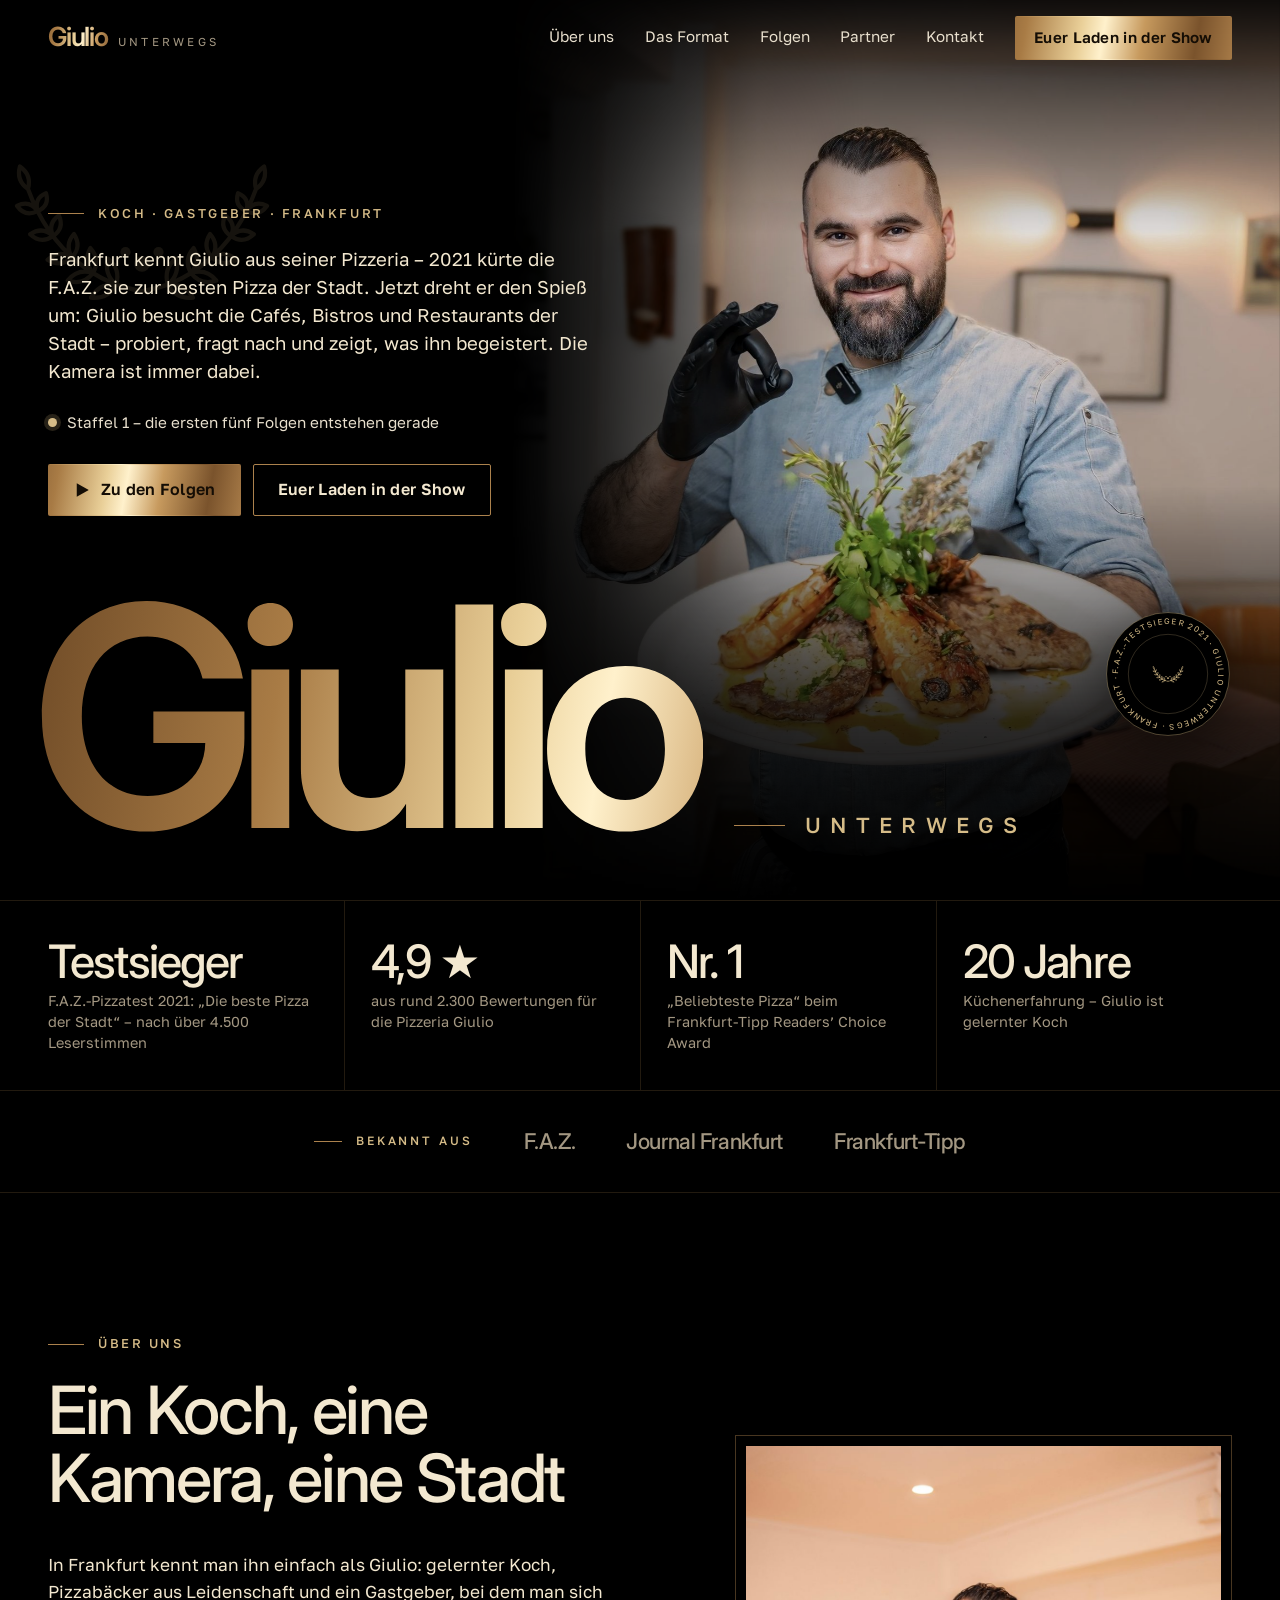
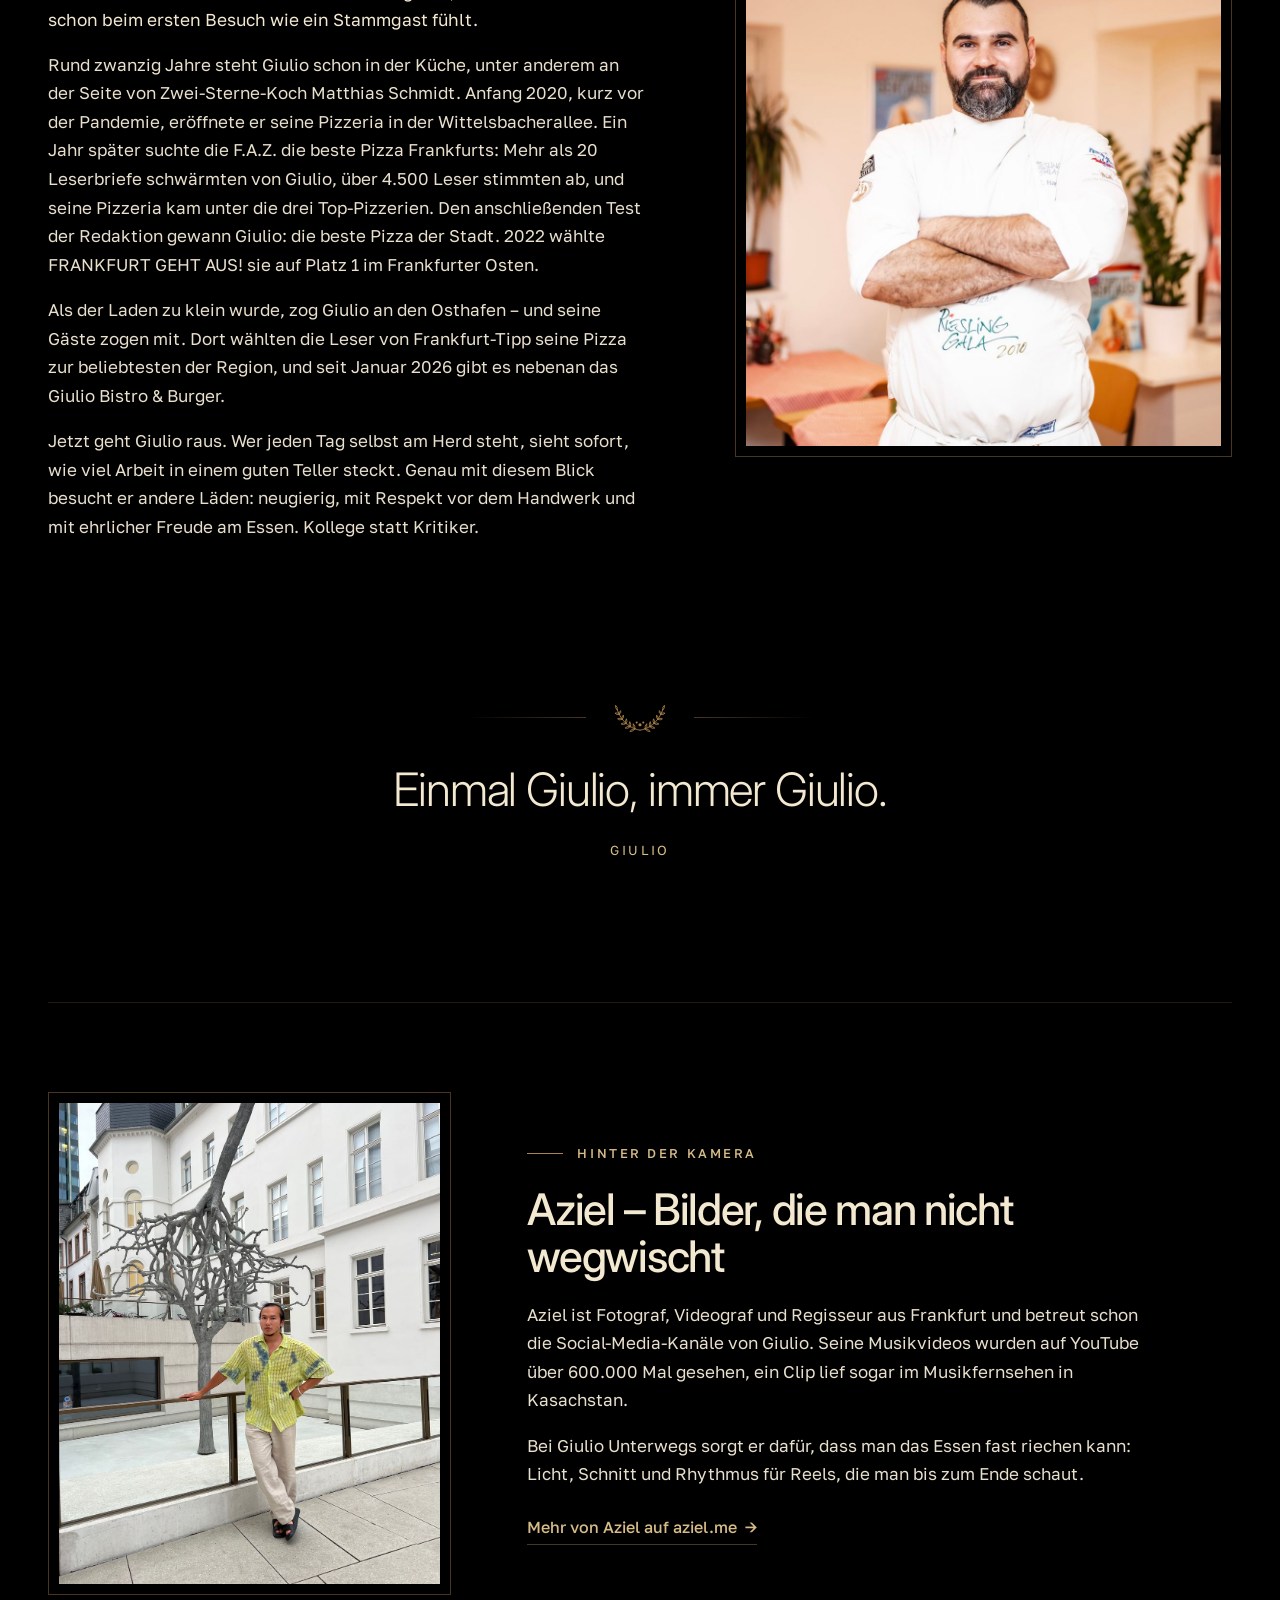
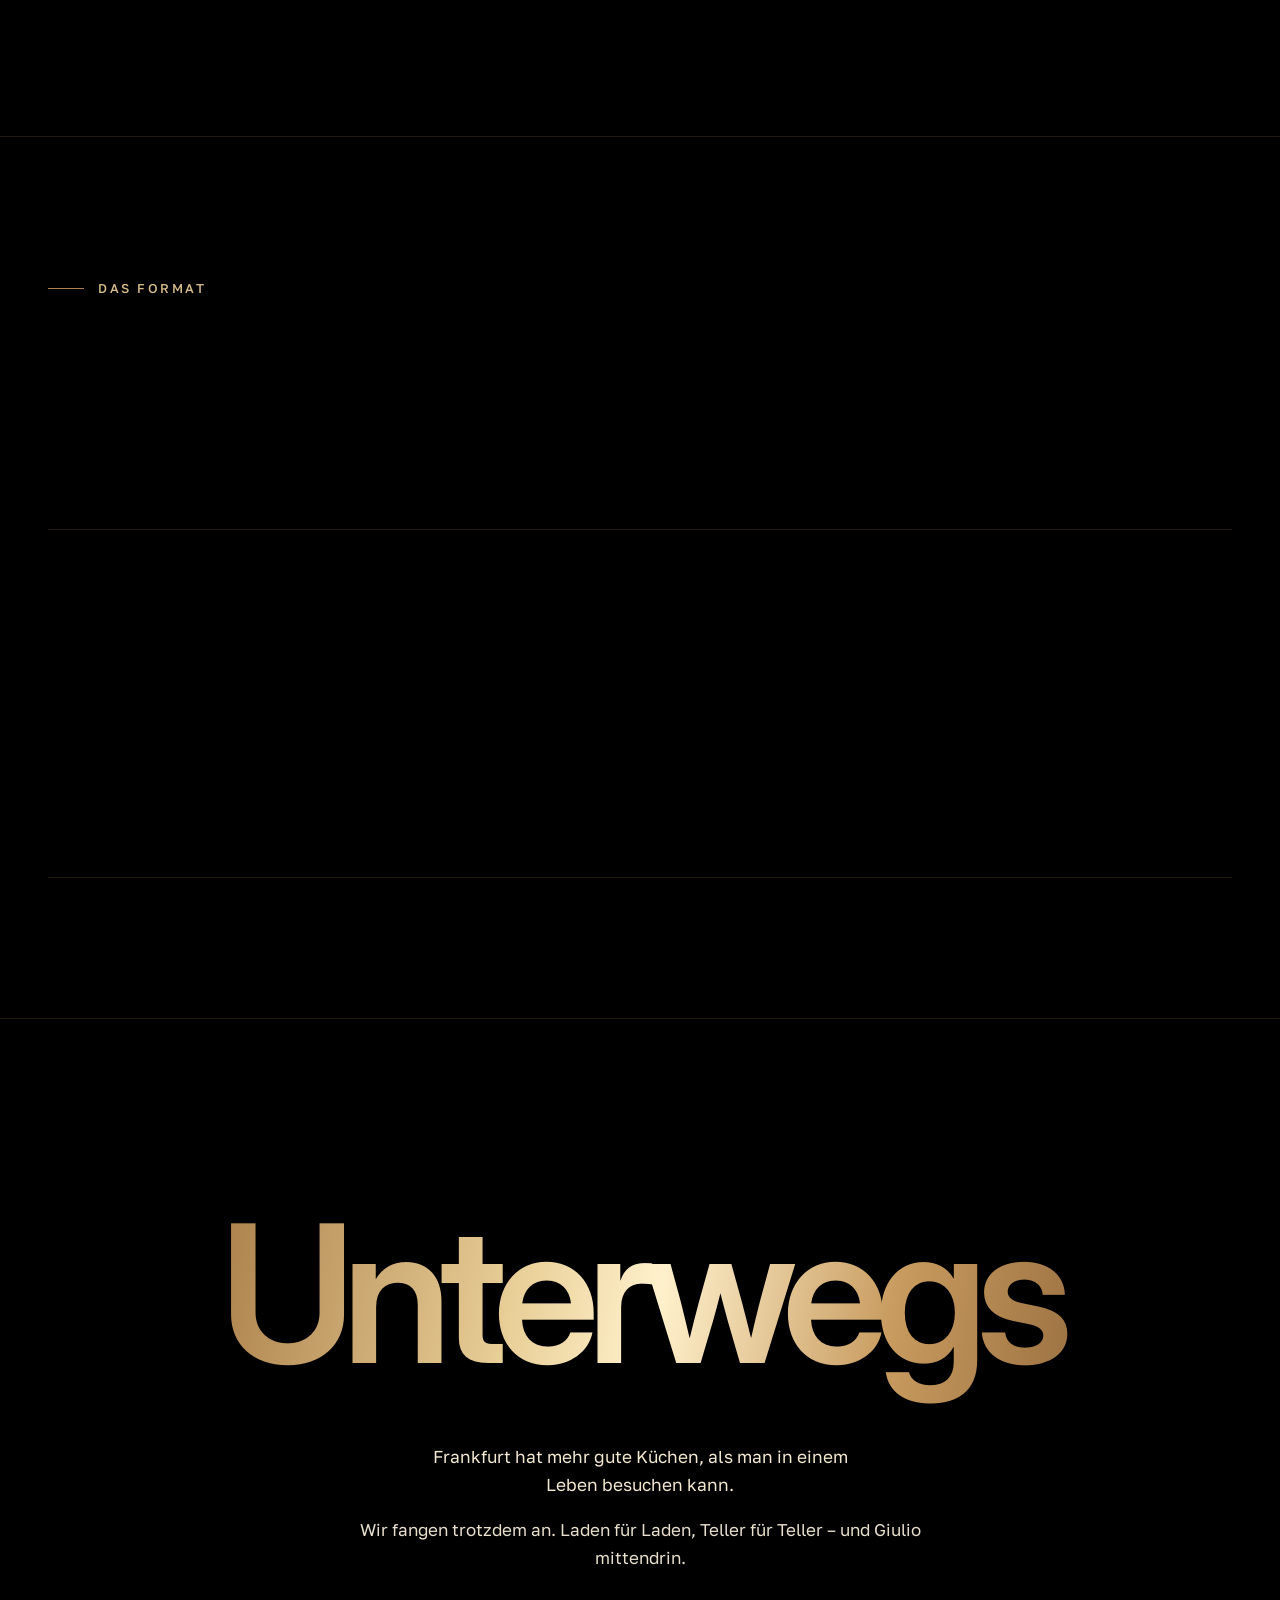
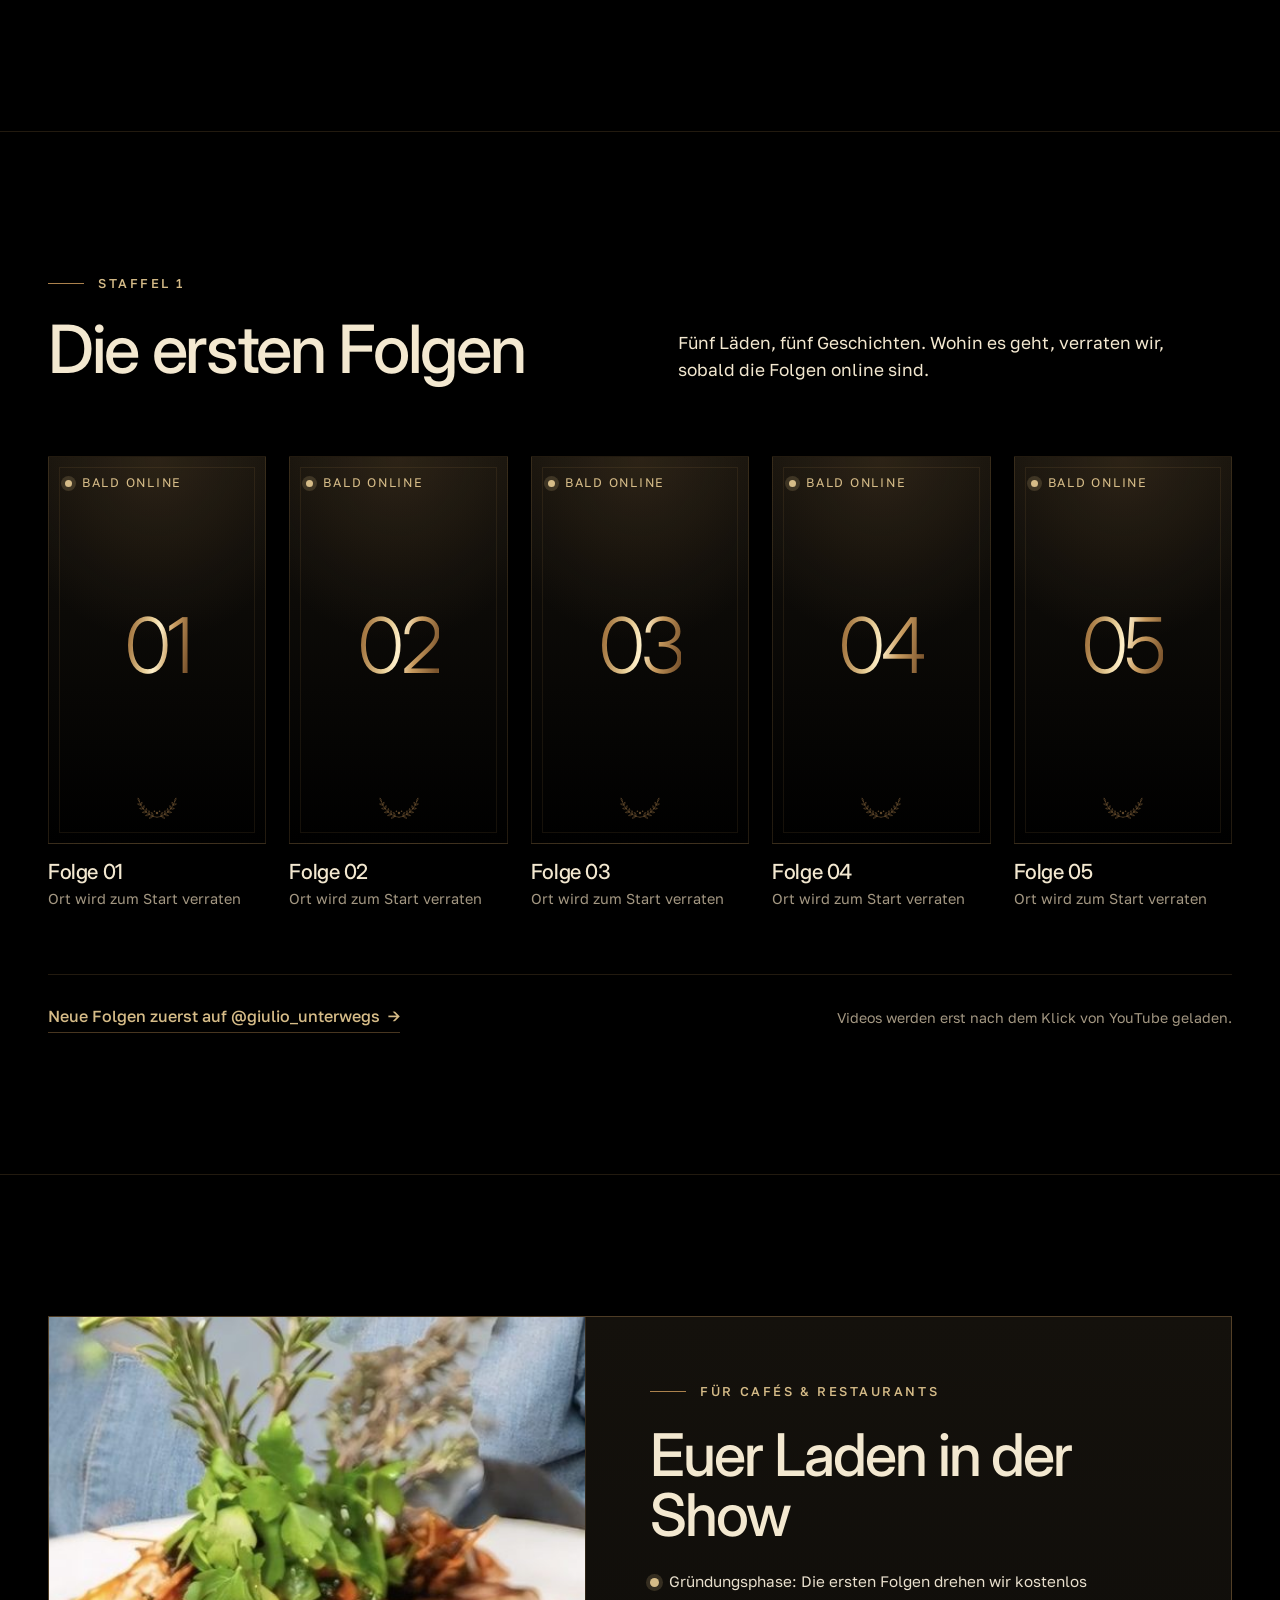
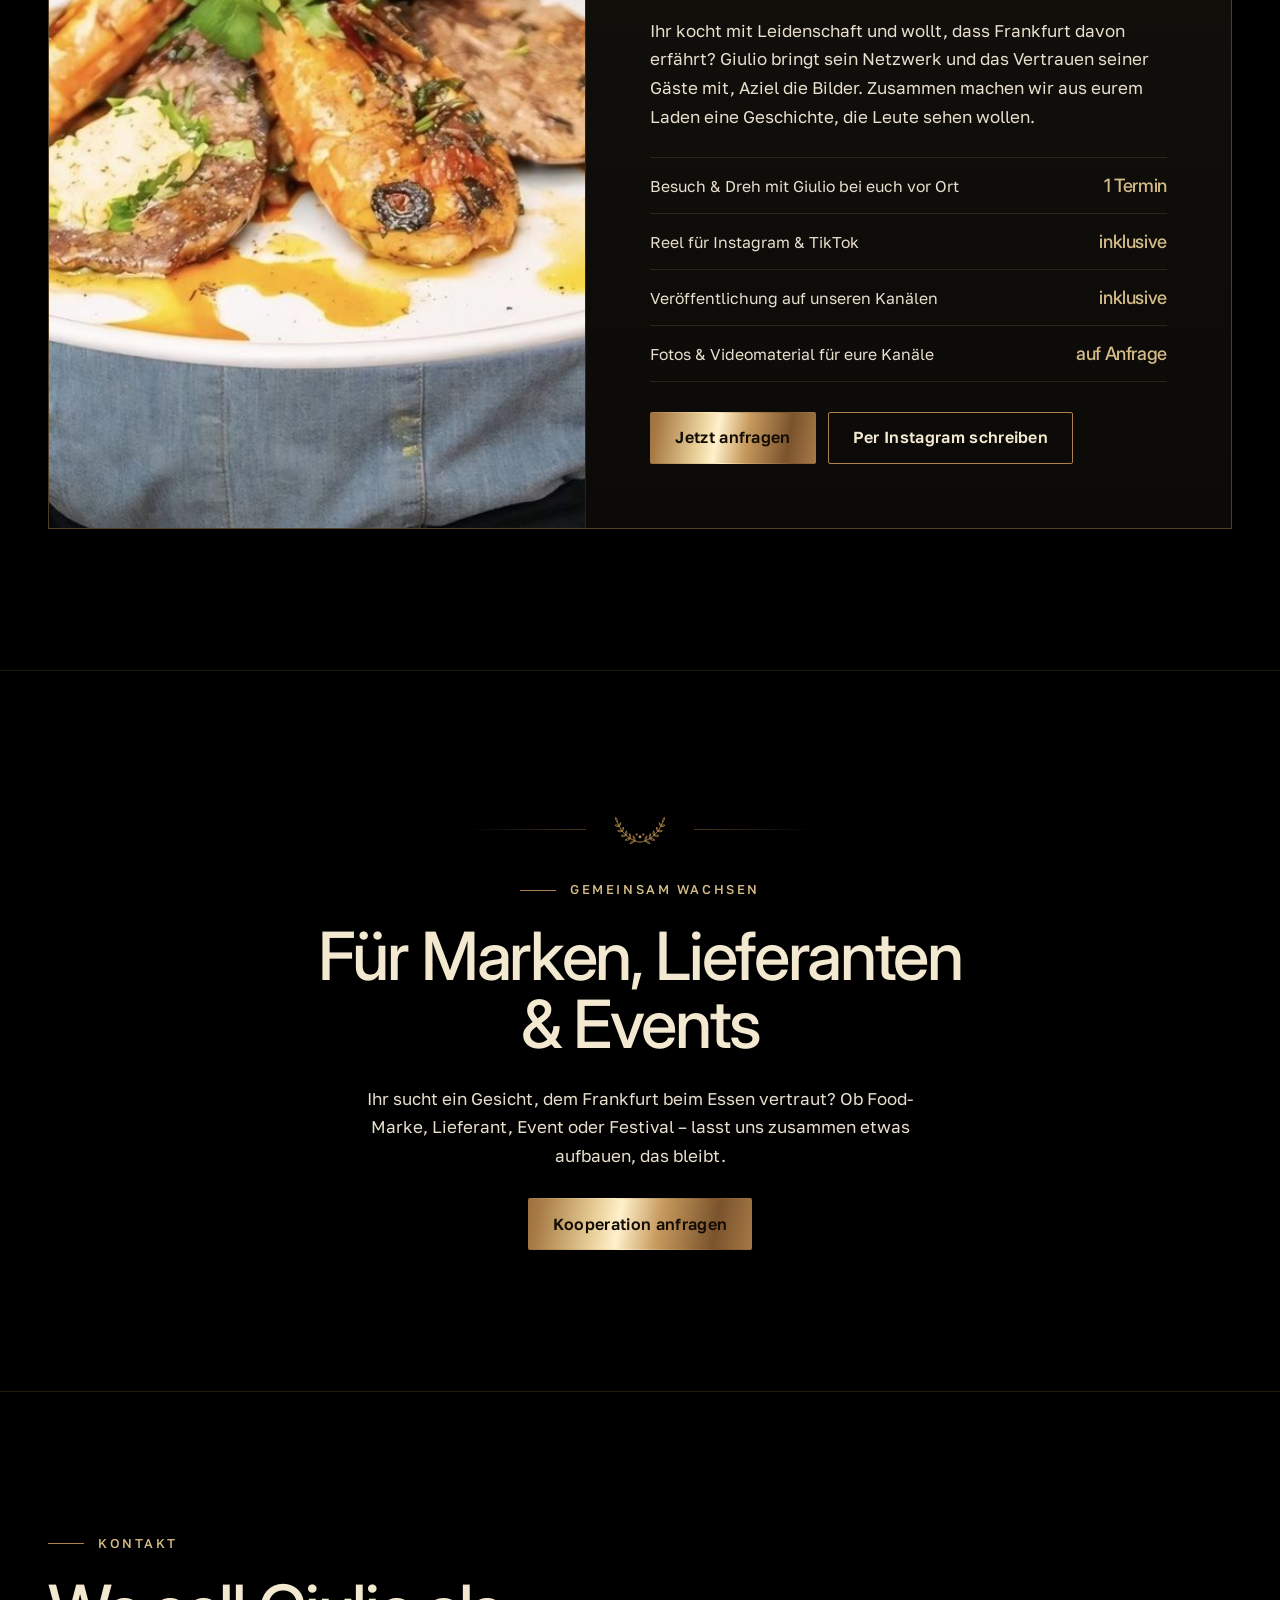
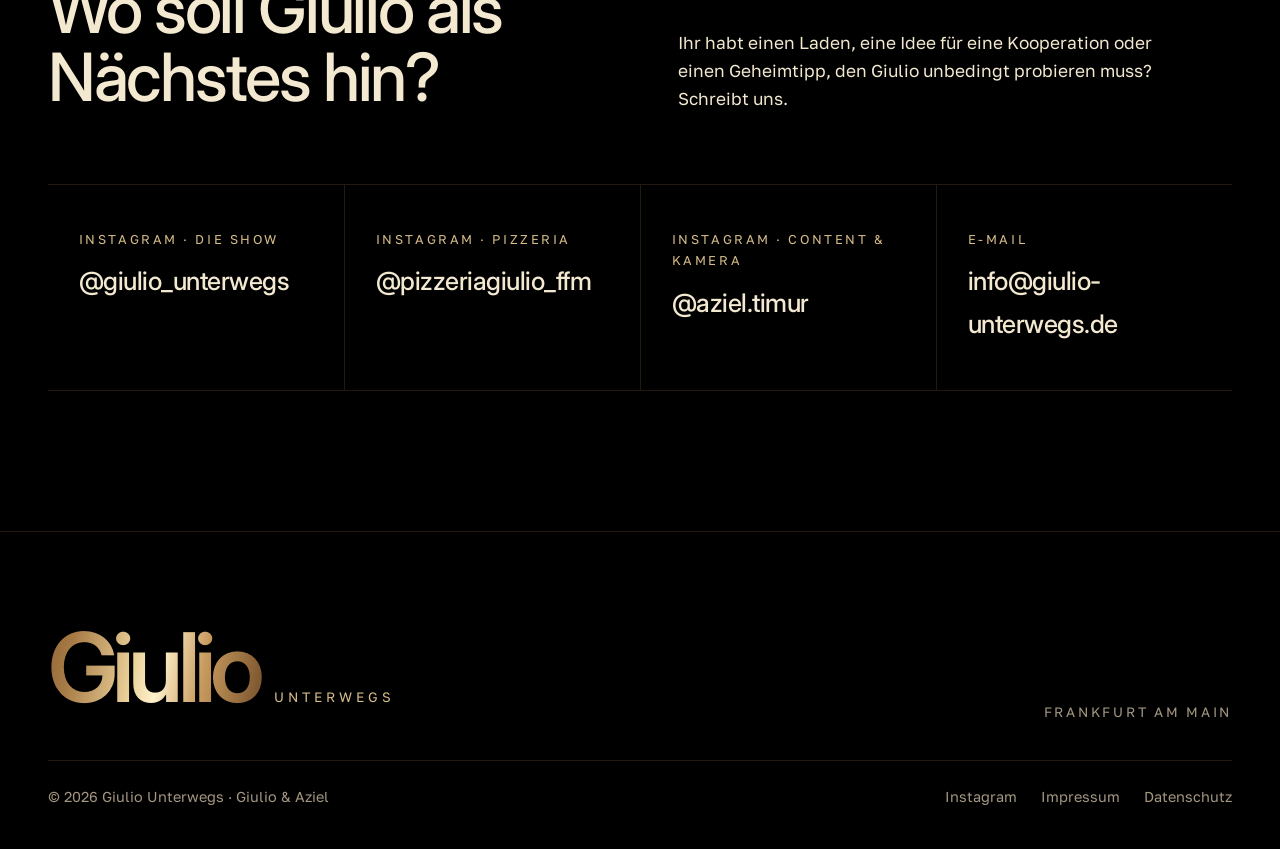
==== index.html @ 57077a45 "Kontakt: Aziels Arbeits-Account @aziel.timur statt privatem Account Co-Authored-By: Claude Opus 5.5 " ====
<!doctype html>
<html lang="de">
<head>
<meta charset="utf-8">
<meta name="viewport" content="width=device-width, initial-scale=1">
<title>Giulio Unterwegs — Koch Giulio zeigt Frankfurts beste Läden</title>
<meta name="description" content="Giulio Unterwegs: Koch Giulio – Gewinner des F.A.Z.-Pizzatests 2021 – besucht Cafés, Bistros und Restaurants in Frankfurt, gefilmt von Aziel. Reels, Folgen und Kooperationen.">
<meta name="theme-color" content="#000000">
<!-- Adresse anpassen, falls ihr eine eigene Domain nutzt (siehe README) -->
<link rel="canonical" href="https://giulio-unterwegs.de/">
<meta property="og:type" content="website">
<meta property="og:url" content="https://giulio-unterwegs.de/">
<meta property="og:title" content="Giulio Unterwegs — Koch trifft Koch">
<meta property="og:description" content="Der Gewinner des F.A.Z.-Pizzatests besucht die Cafés, Bistros und Restaurants von Frankfurt. Probieren, fragen, filmen.">
<meta property="og:image" content="https://giulio-unterwegs.de/assets/img/og.jpg">
<meta property="og:locale" content="de_DE">
<meta name="twitter:card" content="summary_large_image">
<link rel="icon" href="favicon.svg" type="image/svg+xml">
<link rel="preload" href="assets/fonts/inter-display-600.woff" as="font" type="font/woff" crossorigin>
<link rel="preload" href="assets/fonts/golos.woff" as="font" type="font/woff" crossorigin>
<link rel="stylesheet" href="assets/css/style.css?v=4">
<script>document.documentElement.classList.add('js')</script>
</head>
<body>
<a class="skip" href="#main">Zum Inhalt</a>

<svg width="0" height="0" style="position:absolute" aria-hidden="true">
  <!-- Olivenzweig-Ornament -->
  <symbol id="orn" viewBox="0 0 120 60"><g transform="translate(0 -4)" fill="none" stroke="currentColor" stroke-width="1.4" stroke-linecap="round" stroke-linejoin="round"><path d="M60 56C46 54 30 44 22 22M51.4 53.8Q45.8 53.3 43.0 58.2Q48.7 58.8 51.4 53.8ZM51.4 53.8Q52.9 48.6 48.7 45.2Q47.2 50.4 51.4 53.8ZM43.7 50.0Q38.6 48.3 35.2 52.5Q40.3 54.3 43.7 50.0ZM43.7 50.0Q46.2 45.5 42.8 41.7Q40.3 46.2 43.7 50.0ZM36.7 44.8Q32.3 42.1 28.5 45.6Q32.9 48.3 36.7 44.8ZM36.7 44.8Q40.0 41.1 37.3 37.0Q34.1 40.7 36.7 44.8ZM30.4 37.7Q26.8 34.3 22.7 37.1Q26.3 40.5 30.4 37.7ZM30.4 37.7Q34.2 35.1 32.3 30.8Q28.4 33.5 30.4 37.7ZM25.2 29.4Q22.6 25.5 18.3 27.6Q21.0 31.5 25.2 29.4ZM25.2 29.4Q29.3 27.7 28.0 23.4Q23.9 25.2 25.2 29.4ZM22.0 22.0Q23.3 17.3 19.3 14.5Q18.0 19.2 22.0 22.0Z"/><path d="M60 56C74 54 90 44 98 22M68.6 53.8Q74.2 53.3 77 58.2Q71.3 58.8 68.6 53.8ZM68.6 53.8Q67.1 48.6 71.3 45.2Q72.8 50.4 68.6 53.8ZM76.3 50Q81.4 48.3 84.8 52.5Q79.7 54.3 76.3 50ZM76.3 50Q73.8 45.5 77.2 41.7Q79.7 46.2 76.3 50ZM83.3 44.8Q87.7 42.1 91.5 45.6Q87.1 48.3 83.3 44.8ZM83.3 44.8Q80 41.1 82.7 37Q85.9 40.7 83.3 44.8ZM89.6 37.7Q93.2 34.3 97.3 37.1Q93.7 40.5 89.6 37.7ZM89.6 37.7Q85.8 35.1 87.7 30.8Q91.6 33.5 89.6 37.7ZM94.8 29.4Q97.4 25.5 101.7 27.6Q99 31.5 94.8 29.4ZM94.8 29.4Q90.7 27.7 92 23.4Q96.1 25.2 94.8 29.4ZM98 22Q96.7 17.3 100.7 14.5Q102 19.2 98 22Z"/></g><g fill="currentColor"><circle cx="60" cy="43" r="2.6"/><circle cx="54.5" cy="39" r="1.7"/><circle cx="65.5" cy="39" r="1.7"/></g></symbol>
  <symbol id="play" viewBox="0 0 24 24"><path d="M5 3l16 9-16 9z"/></symbol>
</svg>

<header class="kopf" id="kopf">
  <div class="wrap">
    <a class="logo" href="./" aria-label="Giulio Unterwegs — zur Startseite"><span class="logo-marke">Giulio</span><span class="logo-zusatz">Unterwegs</span></a>
    <button class="menue-knopf" type="button" aria-expanded="false" aria-controls="menue" aria-label="Menü"><span></span><span></span><span></span></button>
    <nav class="kopf-nav" id="menue" aria-label="Hauptmenü">
      <a href="#ueber-uns">Über uns</a>
      <a href="#format">Das Format</a>
      <a href="#folgen">Folgen</a>
      <a href="#partner">Partner</a>
      <a href="#kontakt">Kontakt</a>
      <a class="btn btn--gold" href="#fuer-laeden">Euer Laden in der Show</a>
    </nav>
  </div>
</header>

<main id="main">

<!-- ================= HERO ================= -->
<section class="hero" aria-label="Giulio Unterwegs">
  <figure class="hero-bild">
    <picture>
      <source media="(max-width:760px)" srcset="assets/img/hero-giulio-m.jpg">
      <img src="assets/img/hero-giulio.jpg" alt="Giulio hält einen Teller mit Steak und Garnelen in die Kamera und zeigt mit der Hand: perfetto" fetchpriority="high">
    </picture>
  </figure>

  <svg class="siegel" viewBox="0 0 200 200" aria-hidden="true">
    <defs><path id="kreis" d="M100 100m-78 0a78 78 0 1 1 156 0a78 78 0 1 1-156 0"/></defs>
    <circle cx="100" cy="100" r="96" fill="#000" stroke="currentColor" stroke-opacity=".55"/>
    <circle cx="100" cy="100" r="62" fill="none" stroke="currentColor" stroke-opacity=".35"/>
    <g class="ring"><text font-family="Golos Text, sans-serif" font-size="12.5" letter-spacing="2.2" fill="currentColor"><textPath href="#kreis" textLength="486" lengthAdjust="spacing">F.A.Z.-TESTSIEGER 2021 · GIULIO UNTERWEGS · FRANKFURT ·</textPath></text></g>
    <use href="#orn" x="66" y="82" width="68" height="34" color="#d6bc88"/>
  </svg>

  <div class="wrap hero-inhalt">
    <div class="hero-text">
      <p class="eyebrow">Koch · Gastgeber · Frankfurt</p>
      <p class="hero-lead">Frankfurt kennt Giulio aus seiner Pizzeria – 2021 kürte die F.A.Z. sie zur besten Pizza der Stadt. Jetzt dreht er den Spieß um: Giulio besucht die Cafés, Bistros und Restaurants der Stadt – probiert, fragt nach und zeigt, was ihn begeistert. Die Kamera ist immer dabei.</p>
      <a class="status" href="#folgen">Staffel&nbsp;1 – die ersten fünf Folgen entstehen gerade</a>
      <div class="hero-cta">
        <a class="btn btn--gold" href="#folgen"><svg viewBox="0 0 24 24" fill="currentColor" aria-hidden="true"><use href="#play"/></svg>Zu den Folgen</a>
        <a class="btn" href="#fuer-laeden">Euer Laden in der Show</a>
      </div>
    </div>
  </div>

  <h1 class="wrap hero-titel"><span class="marke" aria-hidden="true">Giulio</span><span class="marke-zusatz" aria-hidden="true">Unterwegs</span><span class="sr-only">Giulio Unterwegs – Koch Giulio zeigt Frankfurts beste Läden</span></h1>
</section>

<!-- ================= ZAHLEN ================= -->
<div class="zahlen">
  <ul class="wrap">
    <li class="auftauchen"><strong>Testsieger</strong><span>F.A.Z.-Pizzatest 2021: „Die beste Pizza der Stadt“ – nach über 4.500 Leserstimmen</span></li>
    <li class="auftauchen" data-verzoegerung="1"><strong>4,9&nbsp;★</strong><span>aus rund 2.300 Bewertungen für die Pizzeria Giulio</span></li>
    <li class="auftauchen" data-verzoegerung="2"><strong>Nr.&nbsp;1</strong><span>„Beliebteste Pizza“ beim Frankfurt-Tipp Readers’ Choice Award</span></li>
    <li class="auftauchen" data-verzoegerung="3"><strong>20&nbsp;Jahre</strong><span>Küchenerfahrung – Giulio ist gelernter Koch</span></li>
  </ul>
</div>

<!-- ================= BEKANNT AUS ================= -->
<div class="presse" aria-label="Bekannt aus">
  <div class="wrap">
    <span class="presse-label">Bekannt aus</span>
    <a class="presse-name" href="https://www.faz.net/aktuell/rhein-main/frankfurt/die-beste-pizza-in-frankfurt-eine-abstimmung-17304950.html" rel="noopener">F.A.Z.</a>
    <a class="presse-name" href="https://www.genussmagazin-frankfurt.de/gastro_news/auf-und-zu-19/Die-Neueroeffnung-der-Woche-Einmal-Pizza-Giulio-immer-Pizza-Giulio-41785.html" rel="noopener">Journal Frankfurt</a>
    <a class="presse-name" href="https://www.frankfurt-tipp.de/en/index/best-of-christmas-market-2016-1-3-1-1.html" rel="noopener">Frankfurt-Tipp</a>
  </div>
</div>

<!-- ================= ÜBER UNS ================= -->
<section class="abschnitt" id="ueber-uns" aria-labelledby="ueber-h">
  <div class="wrap">
    <div class="ich-raster">
      <div class="ich-text">
        <p class="eyebrow auftauchen">Über uns</p>
        <h2 class="titel auftauchen" id="ueber-h">Ein Koch, eine Kamera, eine Stadt</h2>
        <p class="lead auftauchen">In Frankfurt kennt man ihn einfach als Giulio: gelernter Koch, Pizzabäcker aus Leidenschaft und ein Gastgeber, bei dem man sich schon beim ersten Besuch wie ein Stammgast fühlt.</p>
        <p class="auftauchen">Rund zwanzig Jahre steht Giulio schon in der Küche, unter anderem an der Seite von Zwei-Sterne-Koch Matthias Schmidt. Anfang 2020, kurz vor der Pandemie, eröffnete er seine Pizzeria in der Wittelsbacherallee. Ein Jahr später suchte die F.A.Z. die beste Pizza Frankfurts: Mehr als 20 Leserbriefe schwärmten von Giulio, über 4.500 Leser stimmten ab, und seine Pizzeria kam unter die drei Top-Pizzerien. Den anschließenden Test der Redaktion gewann Giulio: die beste Pizza der Stadt. 2022 wählte FRANKFURT GEHT AUS! sie auf Platz&nbsp;1 im Frankfurter Osten.</p>
        <p class="auftauchen">Als der Laden zu klein wurde, zog Giulio an den Osthafen – und seine Gäste zogen mit. Dort wählten die Leser von Frankfurt-Tipp seine Pizza zur beliebtesten der Region, und seit Januar 2026 gibt es nebenan das Giulio Bistro &amp; Burger.</p>
        <p class="auftauchen">Jetzt geht Giulio raus. Wer jeden Tag selbst am Herd steht, sieht sofort, wie viel Arbeit in einem guten Teller steckt. Genau mit diesem Blick besucht er andere Läden: neugierig, mit Respekt vor dem Handwerk und mit ehrlicher Freude am Essen. Kollege statt Kritiker.</p>
      </div>
      <figure class="rahmen ich-bild auftauchen" data-verzoegerung="1">
        <img src="assets/img/giulio-portrait.jpg" alt="Giulio im weißen Kochjackett mit verschränkten Armen in seinem Restaurant" loading="lazy">
      </figure>
    </div>

    <div class="zitat auftauchen">
      <div class="ornament" aria-hidden="true"><svg viewBox="0 0 120 60"><use href="#orn"/></svg></div>
      <blockquote>Einmal Giulio, immer Giulio.</blockquote>
      <cite>Giulio</cite>
    </div>

    <div class="team">
      <figure class="rahmen team-bild auftauchen">
        <img src="assets/img/aziel.jpg" alt="Aziel, Regisseur und Fotograf, in Frankfurt" loading="lazy">
      </figure>
      <div>
        <p class="eyebrow auftauchen">Hinter der Kamera</p>
        <h3 class="auftauchen">Aziel – Bilder, die man nicht wegwischt</h3>
        <p class="auftauchen">Aziel ist Fotograf, Videograf und Regisseur aus Frankfurt und betreut schon die Social-Media-Kanäle von Giulio. Seine Musikvideos wurden auf YouTube über 600.000&nbsp;Mal gesehen, ein Clip lief sogar im Musikfernsehen in Kasachstan.</p>
        <p class="auftauchen">Bei Giulio Unterwegs sorgt er dafür, dass man das Essen fast riechen kann: Licht, Schnitt und Rhythmus für Reels, die man bis zum Ende schaut.</p>
        <a class="pfeil auftauchen" href="https://aziel.me" rel="noopener">Mehr von Aziel auf aziel.me <span aria-hidden="true">→</span></a>
      </div>
    </div>
  </div>
</section>

<!-- ================= FORMAT ================= -->
<section class="abschnitt abschnitt--linie" id="format" aria-labelledby="format-h">
  <div class="wrap">
    <div class="abschnitt-kopf">
      <div>
        <p class="eyebrow auftauchen">Das Format</p>
        <h2 class="titel auftauchen" id="format-h">Kein Werbespot. Ein&nbsp;Besuch.</h2>
      </div>
      <p class="lead auftauchen" data-verzoegerung="1">Giulio geht dahin, wo in Frankfurt mit Herz gekocht wird – vom Café um die Ecke bis zum Restaurant. Echte Begegnungen statt gestellter Clips: Koch trifft Koch.</p>
    </div>

    <ol class="weg-liste">
      <li class="auftauchen">
        <span class="weg-nr metall-text">01</span>
        <h3>Der Besuch</h3>
        <p>Giulio kommt vorbei, lernt euch kennen und schaut hinter die Theke: Wer steht hier am Herd, und was macht euren Laden besonders?</p>
      </li>
      <li class="auftauchen" data-verzoegerung="1">
        <span class="weg-nr metall-text">02</span>
        <h3>Das Probieren</h3>
        <p>Er probiert eure Lieblingsgerichte, fragt nach Zutaten und Handgriffen – mit dem Blick und der Sprache eines Kochs.</p>
      </li>
      <li class="auftauchen" data-verzoegerung="2">
        <span class="weg-nr metall-text">03</span>
        <h3>Der Dreh</h3>
        <p>Aziel filmt im Kino-Look: kurze Reels für Instagram und TikTok, längere Folgen für YouTube.</p>
      </li>
      <li class="auftauchen" data-verzoegerung="3">
        <span class="weg-nr metall-text">04</span>
        <h3>Die Folge</h3>
        <p>Das Video läuft auf unseren Kanälen, und ihr teilt es auf euren. So erfährt Frankfurt, was bei euch auf den Teller kommt.</p>
      </li>
    </ol>
  </div>
</section>

<!-- ================= GROSSES WORT ================= -->
<section class="abschnitt abschnitt--linie wort-abschnitt" aria-labelledby="wort-h">
  <div class="wrap">
    <p class="eyebrow eyebrow--mitte auftauchen">Frankfurt am Main</p>
    <h2 id="wort-h" class="auftauchen"><span class="grosses-wort metall-text">Unterwegs</span></h2>
    <p class="lead auftauchen">Frankfurt hat mehr gute Küchen, als man in einem Leben besuchen kann.</p>
    <p class="auftauchen">Wir fangen trotzdem an. Laden für Laden, Teller für Teller – und Giulio mittendrin.</p>
  </div>
</section>

<!-- ================= FOLGEN ================= -->
<section class="abschnitt abschnitt--linie" id="folgen" aria-labelledby="folgen-h">
  <div class="wrap">
    <div class="abschnitt-kopf">
      <div>
        <p class="eyebrow auftauchen">Staffel 1</p>
        <h2 class="titel auftauchen" id="folgen-h">Die ersten Folgen</h2>
      </div>
      <p class="lead auftauchen" data-verzoegerung="1">Fünf Läden, fünf Geschichten. Wohin es geht, verraten wir, sobald die Folgen online sind.</p>
    </div>

    <!--
      SO WIRD AUS EINEM PLATZHALTER EINE FERTIGE FOLGE:
      Den kompletten <li> eines Platzhalters durch diesen Block ersetzen.
      data-video   = die YouTube-ID (bei youtube.com/shorts/ABC123 ist es ABC123)
      data-format  = "hoch" für Shorts/Reels (9:16), weglassen für normale 16:9-Videos
      Vorschaubild = eigenes Bild in assets/img/ ablegen (hochkant, z. B. 720 × 1280)

      <li class="folge-karte auftauchen">
        <button class="video-knopf" type="button" data-video="YOUTUBE-ID" data-format="hoch" data-titel="Folge 01 – Name des Ladens">
          <img src="assets/img/folge-01.jpg" alt="Giulio im Laden …" loading="lazy">
          <span class="play"><svg viewBox="0 0 24 24" aria-hidden="true"><use href="#play"/></svg></span>
          <span class="sr-only">Folge 01 ansehen</span>
        </button>
        <h3>Name des Ladens</h3>
        <p>Café · Stadtteil</p>
      </li>
    -->
    <ul class="folgen-raster">
      <li class="folge-karte auftauchen">
        <div class="folge-platz"><span class="status bald">Bald online</span><span class="folge-nr metall-text">01</span><svg viewBox="0 0 120 60" aria-hidden="true"><use href="#orn"/></svg></div>
        <h3>Folge 01</h3>
        <p>Ort wird zum Start verraten</p>
      </li>
      <li class="folge-karte auftauchen" data-verzoegerung="1">
        <div class="folge-platz"><span class="status bald">Bald online</span><span class="folge-nr metall-text">02</span><svg viewBox="0 0 120 60" aria-hidden="true"><use href="#orn"/></svg></div>
        <h3>Folge 02</h3>
        <p>Ort wird zum Start verraten</p>
      </li>
      <li class="folge-karte auftauchen" data-verzoegerung="2">
        <div class="folge-platz"><span class="status bald">Bald online</span><span class="folge-nr metall-text">03</span><svg viewBox="0 0 120 60" aria-hidden="true"><use href="#orn"/></svg></div>
        <h3>Folge 03</h3>
        <p>Ort wird zum Start verraten</p>
      </li>
      <li class="folge-karte auftauchen" data-verzoegerung="3">
        <div class="folge-platz"><span class="status bald">Bald online</span><span class="folge-nr metall-text">04</span><svg viewBox="0 0 120 60" aria-hidden="true"><use href="#orn"/></svg></div>
        <h3>Folge 04</h3>
        <p>Ort wird zum Start verraten</p>
      </li>
      <li class="folge-karte auftauchen" data-verzoegerung="4">
        <div class="folge-platz"><span class="status bald">Bald online</span><span class="folge-nr metall-text">05</span><svg viewBox="0 0 120 60" aria-hidden="true"><use href="#orn"/></svg></div>
        <h3>Folge 05</h3>
        <p>Ort wird zum Start verraten</p>
      </li>
    </ul>

    <div class="folgen-fuss">
      <a class="pfeil" href="https://www.instagram.com/giulio_unterwegs" rel="noopener">Neue Folgen zuerst auf @giulio_unterwegs <span aria-hidden="true">→</span></a>
      <p>Videos werden erst nach dem Klick von YouTube geladen.</p>
    </div>
  </div>
</section>

<!-- ================= FÜR LÄDEN ================= -->
<section class="abschnitt abschnitt--linie" id="fuer-laeden" aria-labelledby="laeden-h">
  <div class="wrap">
    <div class="tafel-box auftauchen">
      <figure class="bild"><img src="assets/img/teller.jpg" alt="Teller mit Steak, Riesengarnelen, Kräuterbutter und frischen Kräutern" loading="lazy"></figure>
      <div class="inhalt">
        <p class="eyebrow">Für Cafés &amp; Restaurants</p>
        <h2 class="titel" id="laeden-h">Euer Laden in der Show</h2>
        <p class="status">Gründungsphase: Die ersten Folgen drehen wir kostenlos</p>
        <p>Ihr kocht mit Leidenschaft und wollt, dass Frankfurt davon erfährt? Giulio bringt sein Netzwerk und das Vertrauen seiner Gäste mit, Aziel die Bilder. Zusammen machen wir aus eurem Laden eine Geschichte, die Leute sehen wollen.</p>
        <ul>
          <li><span>Besuch &amp; Dreh mit Giulio bei euch vor Ort</span><b>1 Termin</b></li>
          <li><span>Reel für Instagram &amp; TikTok</span><b>inklusive</b></li>
          <li><span>Veröffentlichung auf unseren Kanälen</span><b>inklusive</b></li>
          <li><span>Fotos &amp; Videomaterial für eure Kanäle</span><b>auf Anfrage</b></li>
        </ul>
        <div class="hero-cta">
          <a class="btn btn--gold" href="mailto:info@giulio-unterwegs.de?subject=Giulio%20Unterwegs%20%E2%80%93%20Anfrage%20f%C3%BCr%20unseren%20Laden&amp;body=Hallo%20Giulio%2C%20hallo%20Aziel%2C%0A%0Awir%20m%C3%B6chten%20bei%20Giulio%20Unterwegs%20dabei%20sein.%0A%0AName%20des%20Ladens%3A%0AAdresse%3A%0AAnsprechpartner%20%26%20Telefon%3A%0AWas%20uns%20besonders%20macht%3A%0A">Jetzt anfragen</a>
          <a class="btn" href="https://ig.me/m/giulio_unterwegs" rel="noopener">Per Instagram schreiben</a>
        </div>
      </div>
    </div>
  </div>
</section>

<!-- ================= PARTNER ================= -->
<section class="abschnitt abschnitt--linie partner" id="partner" aria-labelledby="partner-h">
  <div class="wrap">
    <div class="ornament auftauchen" aria-hidden="true" style="margin-bottom:32px"><svg viewBox="0 0 120 60"><use href="#orn"/></svg></div>
    <p class="eyebrow eyebrow--mitte auftauchen">Gemeinsam wachsen</p>
    <h2 class="titel auftauchen" id="partner-h">Für Marken, Lieferanten &amp;&nbsp;Events</h2>
    <p class="auftauchen">Ihr sucht ein Gesicht, dem Frankfurt beim Essen vertraut? Ob Food-Marke, Lieferant, Event oder Festival – lasst uns zusammen etwas aufbauen, das bleibt.</p>
    <div class="hero-cta auftauchen">
      <a class="btn btn--gold" href="mailto:info@giulio-unterwegs.de?subject=Giulio%20Unterwegs%20%E2%80%93%20Kooperation">Kooperation anfragen</a>
    </div>
  </div>
</section>

<!-- ================= KONTAKT ================= -->
<section class="abschnitt abschnitt--linie" id="kontakt" aria-labelledby="kontakt-h">
  <div class="wrap">
    <div class="abschnitt-kopf">
      <div>
        <p class="eyebrow auftauchen">Kontakt</p>
        <h2 class="titel auftauchen" id="kontakt-h">Wo soll Giulio als Nächstes hin?</h2>
      </div>
      <p class="lead auftauchen" data-verzoegerung="1">Ihr habt einen Laden, eine Idee für eine Kooperation oder einen Geheimtipp, den Giulio unbedingt probieren muss? Schreibt uns.</p>
    </div>
    <ul class="kontakt-liste">
      <li class="auftauchen"><a href="https://www.instagram.com/giulio_unterwegs" rel="noopener"><span>Instagram · Die Show</span><strong>@giulio_unterwegs</strong></a></li>
      <li class="auftauchen" data-verzoegerung="1"><a href="https://www.instagram.com/pizzeriagiulio_ffm" rel="noopener"><span>Instagram · Pizzeria</span><strong>@pizzeriagiulio_ffm</strong></a></li>
      <li class="auftauchen" data-verzoegerung="2"><a href="https://www.instagram.com/aziel.timur" rel="noopener"><span>Instagram · Content &amp; Kamera</span><strong>@aziel.timur</strong></a></li>
      <li class="auftauchen" data-verzoegerung="3"><a href="mailto:info@giulio-unterwegs.de?subject=Giulio%20Unterwegs"><span>E-Mail</span><strong>info@giulio-unterwegs.de</strong></a></li>
    </ul>
  </div>
</section>

</main>

<footer class="fuss">
  <div class="wrap">
    <div class="fuss-oben">
      <div class="fuss-marke"><b class="metall-text">Giulio</b><span>Unterwegs</span></div>
      <p class="fuss-ort">Frankfurt am Main</p>
    </div>
    <div class="fuss-unten">
      <span>© 2026 Giulio Unterwegs · Giulio &amp; Aziel</span>
      <nav aria-label="Rechtliches">
        <a href="https://www.instagram.com/giulio_unterwegs" rel="noopener">Instagram</a>
        <a href="impressum.html">Impressum</a>
        <a href="datenschutz.html">Datenschutz</a>
      </nav>
    </div>
  </div>
</footer>

<dialog class="player" id="player" aria-label="Video">
  <button class="player-zu" type="button" data-zu>Schließen <svg viewBox="0 0 24 24" fill="none" stroke="currentColor" stroke-width="1.6" aria-hidden="true"><path d="M5 5l14 14M19 5L5 19"/></svg></button>
  <div class="player-buehne"></div>
  <p class="player-titel"></p>
</dialog>

<script src="assets/js/main.js?v=1" defer></script>
</body>
</html>
---- assets/css/style.css ----
/* =========================================================
   Giulio Unterwegs
   Schwarz, gebürstetes Gold, moderne Grotesk (Inter Display + Golos Text).
   Gleiche Formensprache wie aziel.me – eine Datei für alle Seiten.
   ========================================================= */

@font-face { font-family:"Inter Display"; src:url("../fonts/inter-display-300.woff") format("woff"); font-weight:300; font-style:normal; font-display:swap }
@font-face { font-family:"Inter Display"; src:url("../fonts/inter-display-500.woff") format("woff"); font-weight:400 500; font-style:normal; font-display:swap }
@font-face { font-family:"Inter Display"; src:url("../fonts/inter-display-600.woff") format("woff"); font-weight:600 700; font-style:normal; font-display:swap }
@font-face { font-family:"Golos Text"; src:url("../fonts/golos.woff") format("woff"); font-weight:400 900; font-style:normal; font-display:swap }

:root {
  --schwarz:#000;
  --tafel:#0b0a08;
  --tafel-hoch:#14110c;
  --bronze-tief:#6e4a26;
  --bronze:#ac824d;
  --gold:#d6bc88;
  --champagner:#f3e8d0;
  --text:#e8dfcd;
  --leise:#a39782;
  --linie:rgba(172,130,77,.42);
  --linie-zart:rgba(172,130,77,.2);
  --metall:linear-gradient(100deg,
    #6e4a26 0%, #a87b45 16%, #e9cf98 30%, #fff1cc 36%, #c79a5e 46%,
    #7a532c 60%, #b88a52 74%, #ecd3a0 86%, #8a6034 100%);

  --display:"Inter Display", "Golos Text", system-ui, -apple-system, "Segoe UI", sans-serif;
  --sans:"Golos Text", system-ui, -apple-system, "Segoe UI", sans-serif;

  --rand:clamp(16px, 4vw, 48px);
  --breite:1240px;
  --kopf-h:76px;
  --ease:cubic-bezier(.2,.7,.2,1);
}

*, *::before, *::after { box-sizing:border-box }
html { scroll-behavior:smooth; scroll-padding-top:calc(var(--kopf-h) + 16px); -webkit-text-size-adjust:100% }
@media (prefers-reduced-motion:reduce) { html { scroll-behavior:auto } }
body {
  margin:0; background:var(--schwarz); color:var(--text);
  font-family:var(--sans); font-size:1.0625rem; line-height:1.68;
  -webkit-font-smoothing:antialiased; text-rendering:optimizeLegibility; overflow-x:hidden;
}
img, svg { display:block; max-width:100% }
img { height:auto }
a { color:inherit }
p { margin:0 0 1em }
h1, h2, h3, h4 { margin:0; font-weight:500 }
::selection { background:var(--bronze); color:#000 }
:focus-visible { outline:2px solid var(--gold); outline-offset:3px }

.wrap { width:100%; max-width:calc(var(--breite) + 2 * var(--rand)); margin-inline:auto; padding-inline:var(--rand) }
.sr-only { position:absolute !important; width:1px; height:1px; padding:0; margin:-1px; overflow:hidden; clip:rect(0 0 0 0); white-space:nowrap; border:0 }
.skip { position:absolute; left:-999px; top:8px; z-index:100; background:var(--champagner); color:#000; padding:8px 14px; font-family:var(--sans) }
.skip:focus { left:8px }
.metall-text {
  background:var(--metall); background-size:200% 100%; background-position:20% 0;
  -webkit-background-clip:text; background-clip:text; color:transparent;
}

/* ---------- Typo-Bausteine ---------- */

.eyebrow {
  display:flex; align-items:center; gap:14px; margin:0 0 22px;
  font-family:var(--sans); font-size:.8rem; font-weight:500; letter-spacing:.2em; text-transform:uppercase; color:var(--gold);
}
.eyebrow::before { content:""; width:36px; height:1px; background:var(--bronze); flex:none }
.eyebrow--mitte { justify-content:center }
.titel {
  font-family:var(--display); color:var(--champagner); font-weight:500;
  font-size:clamp(2.4rem, 5.2vw, 4.4rem); line-height:1.02; letter-spacing:-.035em; max-width:16ch;
}
.lead { font-size:clamp(1.08rem, 1.35vw, 1.22rem); line-height:1.6; color:var(--champagner) }
.leise { color:var(--leise) }
.abschnitt { position:relative; padding-block:clamp(80px, 11vw, 150px) }
.abschnitt--linie { border-top:1px solid var(--linie-zart) }
.abschnitt-kopf { display:grid; grid-template-columns:minmax(0,1fr) minmax(0,1fr); gap:24px clamp(32px, 6vw, 96px); align-items:end; margin-bottom:clamp(40px, 6vw, 72px) }
.abschnitt-kopf .lead { margin:0; max-width:46ch }
@media (max-width:860px) { .abschnitt-kopf { grid-template-columns:1fr } }

/* ---------- Buttons ---------- */

.btn {
  display:inline-flex; align-items:center; justify-content:center; gap:.6em;
  min-height:52px; padding:0 1.5em;
  font-family:var(--sans); font-size:1rem; font-weight:600; letter-spacing:.02em; line-height:1.1;
  text-decoration:none; text-align:center; border:1px solid var(--bronze); border-radius:2px;
  color:var(--champagner); background:transparent; cursor:pointer;
  transition:background-color .25s, border-color .25s, color .25s, background-position .6s var(--ease);
}
.btn svg { width:18px; height:18px; flex:none }
.btn:hover { background-color:rgba(172,130,77,.14); border-color:var(--gold) }
.btn--gold {
  color:#140d05; border-color:transparent;
  background:var(--metall); background-size:180% 100%; background-position:30% 0;
}
.btn--gold:hover { background:var(--metall); background-size:180% 100%; background-position:72% 0; color:#140d05 }
.pfeil { display:inline-flex; align-items:center; gap:.5em; font-family:var(--sans); font-weight:500; font-size:1rem; color:var(--gold); text-decoration:none; border-bottom:1px solid var(--linie); padding-bottom:3px; transition:border-color .2s, gap .25s var(--ease) }
.pfeil:hover { border-color:var(--gold); gap:.8em }

/* ---------- Kopfzeile ---------- */

.kopf {
  position:fixed; inset:0 0 auto 0; z-index:50; height:var(--kopf-h);
  display:flex; align-items:center; border-bottom:1px solid transparent;
  transition:background-color .35s, border-color .35s, backdrop-filter .35s;
}
.kopf.ist-gescrollt, .kopf.menue-offen { background:rgba(0,0,0,.72); border-bottom-color:var(--linie-zart); -webkit-backdrop-filter:blur(14px) saturate(1.2); backdrop-filter:blur(14px) saturate(1.2) }
.kopf .wrap { display:flex; align-items:center; justify-content:space-between; gap:24px }
.logo { display:inline-flex; align-items:baseline; gap:.5em; text-decoration:none; line-height:1 }
.logo-marke {
  font-family:var(--display); font-weight:600; font-size:1.65rem; letter-spacing:-.045em; padding:.05em .06em .12em 0;
  background:var(--metall); background-size:220% 100%; background-position:18% 0; -webkit-background-clip:text; background-clip:text; color:transparent;
}
.logo-zusatz { font-family:var(--sans); font-size:.72rem; letter-spacing:.28em; text-transform:uppercase; color:var(--leise) }
.kopf-nav { display:flex; align-items:center; gap:clamp(18px, 2.4vw, 34px) }
.kopf-nav > a:not(.btn) { font-family:var(--sans); font-size:.95rem; text-decoration:none; color:var(--text); padding:6px 0; border-bottom:1px solid transparent; transition:border-color .2s, color .2s }
.kopf-nav > a:not(.btn):hover { color:var(--gold); border-bottom-color:var(--bronze) }
.kopf-nav .btn { min-height:44px; padding:0 1.2em; font-size:.95rem }
.menue-knopf { display:none; width:46px; height:46px; border:1px solid var(--linie); border-radius:2px; background:transparent; color:var(--champagner); cursor:pointer; padding:0; position:relative }
.menue-knopf span { position:absolute; left:13px; right:13px; height:1px; background:currentColor; transition:transform .3s var(--ease), opacity .2s }
.menue-knopf span:nth-child(1) { top:17px } .menue-knopf span:nth-child(2) { top:23px } .menue-knopf span:nth-child(3) { top:29px }
.menue-knopf[aria-expanded="true"] span:nth-child(1) { transform:translateY(6px) rotate(45deg) }
.menue-knopf[aria-expanded="true"] span:nth-child(2) { opacity:0 }
.menue-knopf[aria-expanded="true"] span:nth-child(3) { transform:translateY(-6px) rotate(-45deg) }
@media (max-width:960px) {
  .menue-knopf { display:block }
  .kopf-nav {
    position:fixed; inset:var(--kopf-h) 0 0 0; z-index:49; flex-direction:column; align-items:flex-start; justify-content:flex-start; gap:6px;
    padding:clamp(28px, 8vw, 56px) var(--rand) 40px; background:#000;
    opacity:0; visibility:hidden; transform:translateY(-8px); transition:opacity .3s, transform .35s var(--ease), visibility .3s;
  }
  .kopf.menue-offen .kopf-nav { opacity:1; visibility:visible; transform:none }
  /* backdrop-filter würde das fixierte Menü in die Kopfzeile einsperren */
  .kopf.menue-offen { -webkit-backdrop-filter:none; backdrop-filter:none; background:#000 }
  .kopf-nav > a:not(.btn) { font-family:var(--display); font-weight:500; letter-spacing:-.03em; font-size:clamp(2rem, 9vw, 2.8rem); color:var(--champagner); border:0; padding:4px 0 }
  .kopf-nav .btn { margin-top:24px; min-height:54px; width:100%; font-size:1.05rem }
}
body.menue-offen { overflow:hidden }

/* ---------- Hero ---------- */

.hero {
  position:relative; min-height:100svh; display:flex; flex-direction:column; justify-content:flex-end;
  padding-top:calc(var(--kopf-h) + 32px); overflow:hidden; isolation:isolate;
}
.hero-bild { position:absolute; top:0; right:0; bottom:0; width:min(60vw, 1060px); margin:0; z-index:-1; background:#000 }
.hero-bild picture { display:block; width:100%; height:100% }
.hero-bild img { width:100%; height:100%; object-fit:cover; object-position:50% 30%; filter:brightness(.86) contrast(1.06) saturate(.95) }
.hero-bild::after {
  content:""; position:absolute; inset:0; pointer-events:none;
  background:
    linear-gradient(90deg, #000 0%, rgba(0,0,0,.78) 12%, rgba(0,0,0,.18) 32%, rgba(0,0,0,0) 46%),
    linear-gradient(0deg, #000 0%, rgba(0,0,0,.8) 20%, rgba(0,0,0,0) 46%),
    linear-gradient(180deg, rgba(0,0,0,.9) 0%, rgba(0,0,0,.5) 11%, rgba(0,0,0,0) 26%);
}
.hero::after {
  content:""; position:absolute; z-index:-1; pointer-events:none; left:-3vw; top:15vh;
  width:min(30vw, 360px); aspect-ratio:2/1; background:url("../img/ornament.svg") no-repeat center/contain; opacity:.1;
}
.siegel { position:absolute; z-index:2; width:clamp(118px, 10vw, 156px); height:auto; aspect-ratio:1; right:var(--rand); bottom:18%; color:var(--gold); filter:drop-shadow(0 12px 28px rgba(0,0,0,.6)) }
.siegel .ring { transform-origin:50% 50%; animation:drehen 48s linear infinite }
@keyframes drehen { to { transform:rotate(360deg) } }
@media (max-width:1100px) { .siegel { display:none } }
.hero-inhalt { position:relative; z-index:2; padding-bottom:clamp(8px, 2vw, 20px) }
.hero-text { max-width:min(35rem, 46vw) }
.hero-lead { font-size:clamp(1.12rem, 1.45vw, 1.32rem); line-height:1.5; color:var(--champagner); margin-bottom:22px }
.status { display:inline-flex; align-items:center; gap:10px; font-family:var(--sans); font-size:.95rem; color:var(--text); margin:0; text-decoration:none }
.status::before { content:""; width:9px; height:9px; border-radius:50%; background:var(--gold); box-shadow:0 0 0 4px rgba(214,188,136,.18); flex:none; animation:puls 2.6s ease-in-out infinite }
a.status:hover { color:var(--gold) }
@keyframes puls { 50% { box-shadow:0 0 0 7px rgba(214,188,136,.06) } }
.hero-cta { display:flex; flex-wrap:wrap; gap:12px; margin-top:28px }

.hero-titel { display:flex; flex-wrap:wrap; align-items:flex-end; gap:0 clamp(16px, 2.4vw, 40px); margin-top:clamp(18px, 3vw, 40px) }
.marke {
  display:block; font-family:var(--display); font-weight:600;
  font-size:clamp(5rem, 24vw, 22rem); line-height:.84; letter-spacing:-.07em;
  margin:0 0 0 -.055em; padding:.04em .04em .18em 0;
  background:var(--metall); background-size:240% 100%; background-position:0% 0;
  -webkit-background-clip:text; background-clip:text; color:transparent;
}
.marke-zusatz {
  display:flex; align-items:center; gap:.9em; margin-bottom:clamp(1.6rem, 4.4vw, 4.6rem);
  font-family:var(--sans); font-weight:500; font-size:clamp(.95rem, 1.7vw, 1.55rem); letter-spacing:.42em; text-transform:uppercase; color:var(--gold);
}
.marke-zusatz::before { content:""; width:clamp(28px, 4vw, 64px); height:1px; background:var(--bronze) }
@media (prefers-reduced-motion:no-preference) {
  .marke { animation:glanz 3.4s var(--ease) .2s both }
  .marke-zusatz { animation:steigen 1.2s var(--ease) .9s both }
  .hero-bild img { animation:licht 2.6s var(--ease) both }
  .hero-text > * { animation:steigen 1.1s var(--ease) both }
  .hero-text > :nth-child(2) { animation-delay:.15s } .hero-text > :nth-child(3) { animation-delay:.3s } .hero-text > :nth-child(4) { animation-delay:.42s }
}
@keyframes glanz { from { background-position:100% 0; opacity:0; transform:translateY(.06em) } to { background-position:0% 0; opacity:1; transform:none } }
@keyframes licht { from { filter:brightness(.1) saturate(.4); transform:scale(1.04) } to { filter:brightness(.86) contrast(1.06) saturate(.95); transform:none } }
@keyframes steigen { from { opacity:0; transform:translateY(16px) } to { opacity:1; transform:none } }
@media (max-width:760px) {
  .hero { min-height:0; padding-top:0; justify-content:flex-start }
  .hero::after { display:none }
  .hero-bild { position:relative; width:100%; height:min(72svh, 640px); z-index:auto; order:0 }
  .hero-bild img { object-position:50% 24% }
  .hero-bild::after { background:linear-gradient(0deg, #000 0%, rgba(0,0,0,.55) 24%, rgba(0,0,0,0) 52%), linear-gradient(180deg, rgba(0,0,0,.88) 0%, rgba(0,0,0,.45) 12%, rgba(0,0,0,0) 28%) }
  .hero > .hero-titel { order:1; position:relative; z-index:2; margin-top:-.62em; flex-direction:column; align-items:flex-start }
  .hero .marke { font-size:34vw }
  .marke-zusatz { margin:-.2rem 0 0; font-size:.95rem; letter-spacing:.38em }
  .hero-inhalt { order:2; padding-top:28px; padding-bottom:48px }
  .hero-text { max-width:none }
  .hero-cta .btn { flex:1 1 auto }
}

/* ---------- Kennzahlen ---------- */

.zahlen { border-top:1px solid var(--linie-zart); border-bottom:1px solid var(--linie-zart) }
.zahlen ul { list-style:none; margin:0 auto; padding-block:0; display:grid; grid-template-columns:repeat(4, minmax(0,1fr)) }
.zahlen li { padding:clamp(22px, 3vw, 36px) clamp(12px, 2vw, 28px); border-left:1px solid var(--linie-zart) }
.zahlen li:first-child { border-left:0; padding-left:0 }
.zahlen strong { display:block; font-family:var(--display); font-weight:500; letter-spacing:-.04em; font-size:clamp(2rem, 3.6vw, 3rem); line-height:1.05; color:var(--champagner) }
.zahlen span { display:block; margin-top:6px; font-family:var(--sans); font-size:.9rem; line-height:1.45; color:var(--leise) }
@media (max-width:860px) {
  .zahlen ul { grid-template-columns:1fr 1fr }
  .zahlen li:nth-child(3) { border-left:0; padding-left:0 }
  .zahlen li:nth-child(n+3) { border-top:1px solid var(--linie-zart) }
}

/* ---------- Bekannt aus ---------- */

.presse { border-bottom:1px solid var(--linie-zart) }
.presse .wrap { display:flex; flex-wrap:wrap; align-items:center; justify-content:center; gap:12px clamp(24px, 4vw, 56px); padding-block:clamp(22px, 3vw, 32px) }
.presse-label { display:flex; align-items:center; gap:14px; font-family:var(--sans); font-size:.75rem; font-weight:500; letter-spacing:.24em; text-transform:uppercase; color:var(--gold) }
.presse-label::before { content:""; width:28px; height:1px; background:var(--bronze) }
.presse-name { font-family:var(--display); font-weight:500; letter-spacing:-.02em; font-size:clamp(1.1rem, 1.7vw, 1.4rem); color:var(--leise); text-decoration:none; transition:color .25s }
.presse-name:hover { color:var(--champagner) }
@media (max-width:600px) { .presse .wrap { justify-content:flex-start } .presse-label { flex-basis:100% } }

/* ---------- Bilder mit Rahmen ---------- */

.rahmen { margin:0; position:relative; padding:10px; border:1px solid var(--linie); background:var(--schwarz) }
.rahmen img { width:100%; height:100%; object-fit:cover }

/* ---------- Über uns ---------- */

.ich-raster { display:grid; grid-template-columns:minmax(0, 6fr) minmax(0, 5fr); gap:clamp(40px, 7vw, 110px); align-items:center }
.ich-text .titel { margin-bottom:clamp(26px, 3vw, 38px) }
.ich-text p { max-width:58ch }
.ich-bild { aspect-ratio:4/5 }
.ich-bild img { object-position:50% 30% }
@media (max-width:860px) {
  .ich-raster { grid-template-columns:1fr }
  .ich-bild { order:-1; margin-bottom:24px }
}

.team { margin-top:clamp(80px, 11vw, 150px); padding-top:clamp(56px, 7vw, 96px); border-top:1px solid var(--linie-zart);
  display:grid; grid-template-columns:minmax(0, 4fr) minmax(0, 7fr); gap:clamp(36px, 6vw, 96px); align-items:center }
.team-bild { aspect-ratio:4/5 }
.team-bild img { object-position:52% 40% }
.team h3 { font-family:var(--display); font-weight:500; letter-spacing:-.03em; color:var(--champagner); font-size:clamp(1.9rem, 3.4vw, 2.9rem); line-height:1.06; margin-bottom:22px; max-width:18ch }
.team p { max-width:58ch }
.team .pfeil { margin-top:8px }
@media (max-width:860px) { .team { grid-template-columns:1fr } .team-bild { max-width:420px } }

.zitat { margin:clamp(80px, 11vw, 150px) auto 0; max-width:920px; text-align:center }
.zitat .ornament { margin-bottom:28px }
.zitat blockquote { margin:0 auto; max-width:22ch; font-family:var(--display); font-weight:300; color:var(--champagner); font-size:clamp(1.9rem, 3.6vw, 3.1rem); line-height:1.16; letter-spacing:-.025em }
.zitat cite { display:block; margin-top:22px; font-family:var(--sans); font-style:normal; font-size:.82rem; letter-spacing:.2em; text-transform:uppercase; color:var(--gold) }

.ornament { display:flex; align-items:center; justify-content:center; gap:18px; color:var(--bronze) }
.ornament::before, .ornament::after { content:""; height:1px; flex:1 1 0; max-width:120px; background:linear-gradient(90deg, transparent, var(--linie)) }
.ornament::after { background:linear-gradient(270deg, transparent, var(--linie)) }
.ornament svg { width:72px; height:auto; flex:none }

/* ---------- Format (vier Schritte) ---------- */

.weg-liste { list-style:none; margin:0; padding:0; display:grid; grid-template-columns:repeat(4, minmax(0,1fr)); border-top:1px solid var(--linie-zart); border-bottom:1px solid var(--linie-zart) }
.weg-liste li { padding:clamp(28px, 3.4vw, 44px) clamp(18px, 2.2vw, 30px) clamp(32px, 4vw, 52px); border-left:1px solid var(--linie-zart) }
.weg-liste li:first-child { border-left:0; padding-left:0 }
.weg-nr { display:block; font-family:var(--display); font-weight:300; letter-spacing:-.04em; font-size:3.2rem; line-height:1; margin-bottom:22px; padding-bottom:.1em }
.weg-liste h3 { font-family:var(--display); font-weight:500; letter-spacing:-.02em; font-size:clamp(1.4rem, 1.9vw, 1.7rem); line-height:1.12; color:var(--champagner); margin-bottom:14px }
.weg-liste p { font-size:1.02rem; line-height:1.62; margin:0; color:var(--text) }
@media (max-width:1000px) {
  .weg-liste { grid-template-columns:1fr 1fr }
  .weg-liste li:nth-child(3) { border-left:0; padding-left:0 }
  .weg-liste li:nth-child(n+3) { border-top:1px solid var(--linie-zart) }
}
@media (max-width:600px) {
  .weg-liste { grid-template-columns:1fr }
  .weg-liste li { border-left:0; padding-inline:0 }
  .weg-liste li + li { border-top:1px solid var(--linie-zart) }
}

/* ---------- Großes Wort ---------- */

.wort-abschnitt { text-align:center; overflow:hidden }
.grosses-wort {
  display:block; font-family:var(--display); font-weight:600; font-size:clamp(3.6rem, 15vw, 13.5rem); line-height:.86; letter-spacing:-.065em;
  padding:.04em .06em .16em; margin:0 auto clamp(20px, 3vw, 36px);
}
.wort-abschnitt .lead { max-width:40ch; margin-inline:auto }
.wort-abschnitt p { max-width:56ch; margin-inline:auto }

/* ---------- Folgen ---------- */

.folgen-raster { list-style:none; margin:0; padding:0; display:grid; grid-template-columns:repeat(5, minmax(0,1fr)); gap:clamp(14px, 1.8vw, 24px) }
.folge-karte h3 { font-family:var(--display); font-weight:500; letter-spacing:-.02em; font-size:1.3rem; line-height:1.15; color:var(--champagner); margin:16px 0 4px }
.folge-karte p { font-family:var(--sans); font-size:.9rem; line-height:1.5; color:var(--leise); margin:0 }
.folge-platz {
  position:relative; aspect-ratio:9/16; overflow:hidden; border:1px solid var(--linie-zart);
  background:radial-gradient(120% 80% at 50% 0%, rgba(172,130,77,.16), rgba(0,0,0,0) 60%), linear-gradient(180deg, var(--tafel-hoch), #000);
  display:grid; place-items:center;
}
.folge-platz::before { content:""; position:absolute; inset:10px; border:1px solid rgba(172,130,77,.12); pointer-events:none }
.folge-platz .folge-nr { font-family:var(--display); font-weight:300; font-size:clamp(3.6rem, 6vw, 5.4rem); line-height:1; letter-spacing:-.05em; padding-bottom:.1em }
.folge-platz .bald { position:absolute; left:16px; top:16px; font-size:.78rem; letter-spacing:.14em; text-transform:uppercase; color:var(--gold) }
.folge-platz .bald::before { width:7px; height:7px }
.folge-platz svg { position:absolute; bottom:22px; left:50%; width:56px; transform:translateX(-50%); color:var(--bronze); opacity:.55 }
.video-knopf {
  all:unset; box-sizing:border-box; position:relative; display:block; width:100%; cursor:pointer; overflow:hidden; background:#000; aspect-ratio:9/16;
}
.video-knopf img { width:100%; height:100%; object-fit:cover; transition:transform .9s var(--ease), filter .5s }
.video-knopf::after { content:""; position:absolute; inset:0; background:linear-gradient(0deg, rgba(0,0,0,.55), rgba(0,0,0,0) 45%); pointer-events:none }
.video-knopf:hover img { transform:scale(1.035); filter:brightness(1.06) }
.video-knopf:focus-visible { outline:2px solid var(--gold); outline-offset:4px }
.play {
  position:absolute; z-index:2; left:50%; top:50%; width:56px; aspect-ratio:1; transform:translate(-50%, -50%);
  border-radius:50%; display:grid; place-items:center; background:rgba(0,0,0,.35); -webkit-backdrop-filter:blur(6px); backdrop-filter:blur(6px);
  border:1px solid rgba(233,207,152,.75); transition:transform .4s var(--ease), background-color .3s;
}
.play svg { width:32%; margin-left:8%; fill:var(--champagner) }
.video-knopf:hover .play { transform:translate(-50%, -50%) scale(1.08); background:rgba(172,130,77,.35) }
@media (max-width:1000px) { .folgen-raster { grid-template-columns:repeat(3, minmax(0,1fr)) } }
@media (max-width:640px) {
  .folgen-raster { grid-template-columns:none; grid-auto-flow:column; grid-auto-columns:64%; overflow-x:auto; scroll-snap-type:x mandatory; scroll-padding-inline:var(--rand); padding-bottom:12px; margin-inline:calc(var(--rand) * -1); padding-inline:var(--rand); scrollbar-width:none }
  .folgen-raster::-webkit-scrollbar { display:none }
  .folge-karte { scroll-snap-align:start }
}
.folgen-fuss { display:flex; flex-wrap:wrap; justify-content:space-between; align-items:center; gap:16px 32px; margin-top:clamp(40px, 5vw, 64px); padding-top:28px; border-top:1px solid var(--linie-zart) }
.folgen-fuss p { margin:0; font-family:var(--sans); font-size:.88rem; color:var(--leise) }

/* Player-Dialog (YouTube erst nach Klick) */
.player { width:min(1200px, 94vw); max-width:none; padding:0; border:1px solid var(--linie); background:#000; color:var(--text); overflow:visible }
.player--hoch { width:min(420px, 92vw) }
.player::backdrop { background:rgba(0,0,0,.88); -webkit-backdrop-filter:blur(6px); backdrop-filter:blur(6px) }
.player-buehne { position:relative; aspect-ratio:16/9; background:#000 }
.player--hoch .player-buehne { aspect-ratio:9/16; max-height:78vh; margin-inline:auto }
.player-buehne iframe { position:absolute; inset:0; width:100%; height:100%; border:0 }
.player-zu { position:absolute; right:0; bottom:calc(100% + 10px); display:inline-flex; align-items:center; gap:8px; background:none; border:0; color:var(--champagner); font-family:var(--sans); font-size:.95rem; cursor:pointer; padding:6px 0 }
.player-zu svg { width:20px; height:20px }
.player-titel { margin:0; padding:14px 18px; font-family:var(--display); font-size:1.2rem; color:var(--champagner); border-top:1px solid var(--linie-zart) }

/* ---------- Für Läden (Tafel) ---------- */

.tafel-box { display:grid; grid-template-columns:minmax(0, 5fr) minmax(0, 6fr); border:1px solid var(--linie); background:linear-gradient(180deg, var(--tafel-hoch), var(--tafel)) }
.tafel-box .bild { position:relative; min-height:320px; margin:0; border-right:1px solid var(--linie-zart) }
.tafel-box .bild img { position:absolute; inset:0; width:100%; height:100%; object-fit:cover; object-position:50% 50% }
.tafel-box .inhalt { padding:clamp(28px, 5vw, 72px) }
.tafel-box .titel { font-size:clamp(2.4rem, 4.6vw, 4rem); margin-bottom:22px }
.tafel-box .status { margin-bottom:22px }
.tafel-box ul { list-style:none; margin:26px 0 30px; padding:0; border-top:1px solid var(--linie-zart) }
.tafel-box li { display:flex; justify-content:space-between; align-items:baseline; gap:16px; padding:12px 0; border-bottom:1px solid var(--linie-zart); font-family:var(--sans); font-size:.98rem }
.tafel-box li b { font-family:var(--display); font-weight:500; letter-spacing:-.02em; font-size:1.15rem; color:var(--gold); white-space:nowrap }
.tafel-box .hero-cta { margin-top:0 }
@media (max-width:860px) { .tafel-box { grid-template-columns:1fr } .tafel-box .bild { min-height:0; aspect-ratio:16/10; border-right:0; border-bottom:1px solid var(--linie-zart) } }

.partner { text-align:center }
.partner .titel { margin:0 auto 26px; max-width:18ch }
.partner p { max-width:52ch; margin-inline:auto }
.partner .hero-cta { justify-content:center }

/* ---------- Kontakt ---------- */

.kontakt-liste { display:grid; grid-template-columns:repeat(4, minmax(0,1fr)); margin:0; padding:0; list-style:none; border-top:1px solid var(--linie-zart); border-bottom:1px solid var(--linie-zart) }
.kontakt-liste li + li { border-left:1px solid var(--linie-zart) }
.kontakt-liste a { display:block; height:100%; padding:clamp(26px, 3.4vw, 44px) clamp(16px, 2.4vw, 32px); text-decoration:none; transition:background-color .3s }
.kontakt-liste a:hover { background:rgba(172,130,77,.07) }
.kontakt-liste span { display:block; font-family:var(--sans); font-size:.8rem; letter-spacing:.2em; text-transform:uppercase; color:var(--gold); margin-bottom:10px }
.kontakt-liste strong { display:block; font-family:var(--display); font-weight:500; letter-spacing:-.02em; font-size:clamp(1.25rem, 2vw, 1.7rem); color:var(--champagner); overflow-wrap:anywhere }
@media (max-width:1100px) {
  .kontakt-liste { grid-template-columns:1fr 1fr }
  .kontakt-liste li:nth-child(3) { border-left:0 }
  .kontakt-liste li:nth-child(n+3) { border-top:1px solid var(--linie-zart) }
}
@media (max-width:640px) { .kontakt-liste { grid-template-columns:1fr } .kontakt-liste li + li { border-left:0; border-top:1px solid var(--linie-zart) } }

/* ---------- Fußzeile ---------- */

.fuss { border-top:1px solid var(--linie-zart); padding:clamp(56px, 7vw, 88px) 0 40px; color:var(--leise) }
.fuss-oben { display:flex; flex-wrap:wrap; justify-content:space-between; align-items:flex-end; gap:24px 48px; padding-bottom:36px; border-bottom:1px solid var(--linie-zart) }
.fuss-marke { display:flex; align-items:baseline; gap:.5em }
.fuss-marke b { font-family:var(--display); font-weight:600; font-size:clamp(3.2rem, 8vw, 6rem); line-height:.9; letter-spacing:-.06em; padding:.04em .06em .14em 0 }
.fuss-marke span { font-family:var(--sans); font-size:.85rem; letter-spacing:.3em; text-transform:uppercase; color:var(--gold) }
.fuss-ort { font-family:var(--sans); font-size:.85rem; letter-spacing:.2em; text-transform:uppercase; color:var(--leise); margin:0 }
.fuss-unten { display:flex; flex-wrap:wrap; justify-content:space-between; gap:14px 32px; padding-top:24px; font-family:var(--sans); font-size:.9rem }
.fuss nav { display:flex; flex-wrap:wrap; gap:8px 24px }
.fuss a { text-decoration:none; color:var(--leise); transition:color .2s }
.fuss a:hover { color:var(--gold) }

/* ---------- Auftauchen beim Scrollen ---------- */

@media (prefers-reduced-motion:no-preference) {
  .js .auftauchen { opacity:0; transform:translateY(28px); transition:opacity 1s var(--ease), transform 1.1s var(--ease) }
  .js .auftauchen.ist-sichtbar { opacity:1; transform:none }
  .js .auftauchen[data-verzoegerung="1"] { transition-delay:.12s }
  .js .auftauchen[data-verzoegerung="2"] { transition-delay:.24s }
  .js .auftauchen[data-verzoegerung="3"] { transition-delay:.36s }
  .js .auftauchen[data-verzoegerung="4"] { transition-delay:.48s }
}

/* =========================================================
   Einfache Seiten: Impressum, Datenschutz
   ========================================================= */

.nav { position:absolute; inset:0 0 auto 0; z-index:10 }
.nav .wrap { display:flex; align-items:center; justify-content:space-between; gap:20px; height:84px }
.nav .btn { min-height:44px; padding:0 1.2em; font-size:.92rem }

footer.site { border-top:1px solid var(--linie-zart); padding:44px 0 52px; font-family:var(--sans); font-size:.92rem }
footer.site .wrap { display:flex; flex-wrap:wrap; gap:1.2rem 2.4rem; justify-content:space-between; align-items:baseline; color:var(--leise) }
footer.site nav { display:flex; flex-wrap:wrap; gap:.6rem 1.6rem }
footer.site a { text-decoration:none; color:var(--leise) }
footer.site a:hover { color:var(--gold) }

.legal { padding:150px 0 100px }
.legal .wrap { max-width:860px }
.legal h1 { font-family:var(--display); font-weight:500; letter-spacing:-.035em; color:var(--champagner); font-size:clamp(2.6rem, 6vw, 4rem); line-height:1.05; margin-bottom:2rem }
.legal h2 { font-family:var(--sans); font-weight:600; font-size:1.15rem; color:var(--champagner); margin:2.4rem 0 .8rem }
.legal p, .legal li { font-family:var(--sans); font-size:1rem; line-height:1.7; color:var(--text); max-width:72ch }
.legal a { color:var(--gold) }
.legal .muted { color:var(--leise) }
.fill { background:rgba(172,130,77,.22); border-bottom:1px dashed var(--gold); padding:0 .25em }

/* =========================================================
   LINK-SEITE (/links/) – für die Instagram-Bio
   ========================================================= */

.linkseite {
  background:
    radial-gradient(70% 45% at 50% 0%, rgba(172,130,77,.16), rgba(0,0,0,0) 70%),
    radial-gradient(60% 40% at 50% 100%, rgba(172,130,77,.08), rgba(0,0,0,0) 70%),
    #000;
  min-height:100svh;
}
.lk { position:relative; width:100%; max-width:480px; margin:0 auto; min-height:100svh; display:flex; flex-direction:column; background:#000 }
@media (min-width:520px) { .lk { border-inline:1px solid var(--linie-zart); box-shadow:0 0 120px rgba(0,0,0,.9) } }

.lk-cover { position:relative; height:clamp(190px, 52vw, 250px); margin:0; overflow:hidden }
.lk-cover img { width:100%; height:100%; object-fit:cover; object-position:50% 55%; filter:brightness(.82) contrast(1.06) saturate(.95) }
.lk-cover::after { content:""; position:absolute; inset:0; background:linear-gradient(0deg, #000 0%, rgba(0,0,0,.55) 32%, rgba(0,0,0,0) 62%), linear-gradient(180deg, rgba(0,0,0,.78) 0%, rgba(0,0,0,.35) 22%, rgba(0,0,0,0) 40%) }
.lk-marke-oben { position:absolute; z-index:2; left:18px; top:16px; display:flex; align-items:baseline; gap:.45em; text-decoration:none; filter:drop-shadow(0 1px 10px rgba(0,0,0,.85)) }
.lk-marke-oben .logo-marke { font-size:1.3rem }
.lk-marke-oben .logo-zusatz { font-size:.62rem; color:var(--champagner); opacity:.8 }
.lk-teilen {
  position:absolute; z-index:2; right:14px; top:12px; width:42px; height:42px; display:grid; place-items:center; padding:0; cursor:pointer;
  border-radius:50%; border:1px solid rgba(233,207,152,.55); background:rgba(0,0,0,.35); color:var(--champagner);
  -webkit-backdrop-filter:blur(8px); backdrop-filter:blur(8px); transition:background-color .25s, border-color .25s;
}
.lk-teilen:hover { background:rgba(172,130,77,.3); border-color:var(--gold) }
.lk-teilen svg { width:19px; height:19px }

.lk-inhalt { position:relative; z-index:2; flex:1; padding:0 22px 28px; text-align:center }
.lk-avatar { position:relative; width:136px; height:136px; margin:-82px auto 0; border-radius:50% }
.lk-avatar::before {
  content:""; position:absolute; inset:-3px; border-radius:50%;
  background:conic-gradient(from 0deg, #6e4a26, #e9cf98, #fff1cc, #c79a5e, #7a532c, #b88a52, #ecd3a0, #6e4a26);
}
.lk-avatar img { position:relative; width:100%; height:100%; border-radius:50%; object-fit:cover; border:4px solid #000 }
.lk-avatar .lk-live { position:absolute; right:6px; bottom:10px; width:16px; height:16px; border-radius:50%; background:var(--gold); border:3px solid #000; box-shadow:0 0 0 4px rgba(214,188,136,.18); animation:puls 2.6s ease-in-out infinite }

.lk-name { margin:18px 0 0; line-height:1 }
.lk-name .marke-klein {
  display:block; font-family:var(--display); font-weight:600; font-size:3.6rem; line-height:.9; letter-spacing:-.06em; padding:.02em .06em .12em;
  background:var(--metall); background-size:240% 100%; background-position:10% 0; -webkit-background-clip:text; background-clip:text; color:transparent;
}
.lk-name .zusatz { display:flex; align-items:center; justify-content:center; gap:12px; margin-top:4px; font-family:var(--sans); font-weight:500; font-size:.8rem; letter-spacing:.42em; text-transform:uppercase; color:var(--gold); padding-left:.42em }
.lk-name .zusatz::before, .lk-name .zusatz::after { content:""; width:22px; height:1px; background:var(--bronze) }
.lk-rolle { margin:16px 0 0; font-family:var(--sans); font-size:.74rem; font-weight:500; letter-spacing:.22em; text-transform:uppercase; color:var(--leise) }
.lk-text { margin:14px auto 0; max-width:34ch; font-size:1rem; line-height:1.55; color:var(--champagner) }
.lk-inhalt .status { margin-top:16px; font-size:.88rem }

.lk-links { list-style:none; margin:26px 0 0; padding:0; display:grid; gap:12px; text-align:left }
.lk-btn {
  display:grid; grid-template-columns:42px minmax(0,1fr) 18px; align-items:center; gap:14px; min-height:66px; padding:12px 16px 12px 12px;
  text-decoration:none; color:var(--champagner); border:1px solid var(--linie); border-radius:2px;
  background:linear-gradient(180deg, rgba(20,17,12,.9), rgba(11,10,8,.9));
  transition:border-color .25s, background-color .25s, transform .2s var(--ease);
}
.lk-btn:hover { border-color:var(--gold); background:rgba(172,130,77,.1) }
.lk-btn:active { transform:scale(.985) }
.lk-ico { width:42px; height:42px; display:grid; place-items:center; border-radius:50%; border:1px solid var(--linie-zart); color:var(--gold) }
.lk-ico svg { width:20px; height:20px }
.lk-btn b { display:block; font-family:var(--sans); font-weight:600; font-size:1rem; line-height:1.25; letter-spacing:.01em }
.lk-btn small { display:block; margin-top:2px; font-family:var(--sans); font-size:.82rem; line-height:1.35; color:var(--leise) }
.lk-pfeil { width:18px; height:18px; color:var(--gold); transition:transform .3s var(--ease) }
.lk-btn:hover .lk-pfeil { transform:translateX(4px) }
.lk-btn--gold { border-color:transparent; color:#140d05; background:var(--metall); background-size:180% 100%; background-position:30% 0; transition:background-position .6s var(--ease), transform .2s var(--ease) }
.lk-btn--gold:hover { background:var(--metall); background-size:180% 100%; background-position:72% 0 }
.lk-btn--gold small { color:rgba(20,13,5,.72) }
.lk-btn--gold .lk-ico { border-color:rgba(20,13,5,.3); color:#140d05 }
.lk-btn--gold .lk-pfeil { color:#140d05 }

.lk-beweis { margin:28px 0 0; display:grid; grid-template-columns:repeat(3, minmax(0,1fr)); border-top:1px solid var(--linie-zart); border-bottom:1px solid var(--linie-zart); list-style:none; padding:0 }
.lk-beweis li { padding:16px 6px; border-left:1px solid var(--linie-zart) }
.lk-beweis li:first-child { border-left:0 }
.lk-beweis strong { display:block; font-family:var(--display); font-weight:500; letter-spacing:-.03em; font-size:1.45rem; line-height:1.1; color:var(--champagner) }
.lk-beweis span { display:block; margin-top:4px; font-family:var(--sans); font-size:.72rem; line-height:1.35; color:var(--leise) }

.lk-kontakt { margin-top:30px }
.lk-kontakt .ornament { margin-bottom:14px }
.lk-kontakt .ornament svg { width:58px }
.lk-kontakt p { margin:0 0 14px; font-family:var(--sans); font-size:.76rem; font-weight:500; letter-spacing:.24em; text-transform:uppercase; color:var(--gold) }
.lk-icons { list-style:none; margin:0; padding:0; display:flex; justify-content:center; gap:14px }
.lk-icons a { width:54px; height:54px; display:grid; place-items:center; border-radius:50%; border:1px solid var(--linie); color:var(--champagner); transition:background-color .25s, border-color .25s, color .25s, transform .2s var(--ease) }
.lk-icons a:hover { background:rgba(172,130,77,.16); border-color:var(--gold); color:var(--gold) }
.lk-icons a:active { transform:scale(.94) }
.lk-icons svg { width:22px; height:22px }

.lk-fuss { padding:22px 22px 28px; border-top:1px solid var(--linie-zart); display:flex; flex-wrap:wrap; justify-content:center; gap:6px 18px; font-family:var(--sans); font-size:.8rem; color:var(--leise) }
.lk-fuss a { color:var(--leise); text-decoration:none } .lk-fuss a:hover { color:var(--gold) }

.lk-toast { position:fixed; left:50%; bottom:28px; z-index:60; transform:translate(-50%, 20px); opacity:0; pointer-events:none; padding:10px 16px; border:1px solid var(--linie); background:#000; color:var(--champagner); font-family:var(--sans); font-size:.9rem; transition:opacity .3s, transform .3s var(--ease) }
.lk-toast.ist-da { opacity:1; transform:translate(-50%, 0) }

@media (prefers-reduced-motion:no-preference) {
  .lk-avatar::before { animation:drehen 9s linear infinite }
  .lk-cover img { animation:licht 2.2s var(--ease) both }
  .lk-rein { animation:steigen .9s var(--ease) both; animation-delay:calc(var(--i, 0) * 70ms + 150ms) }
}
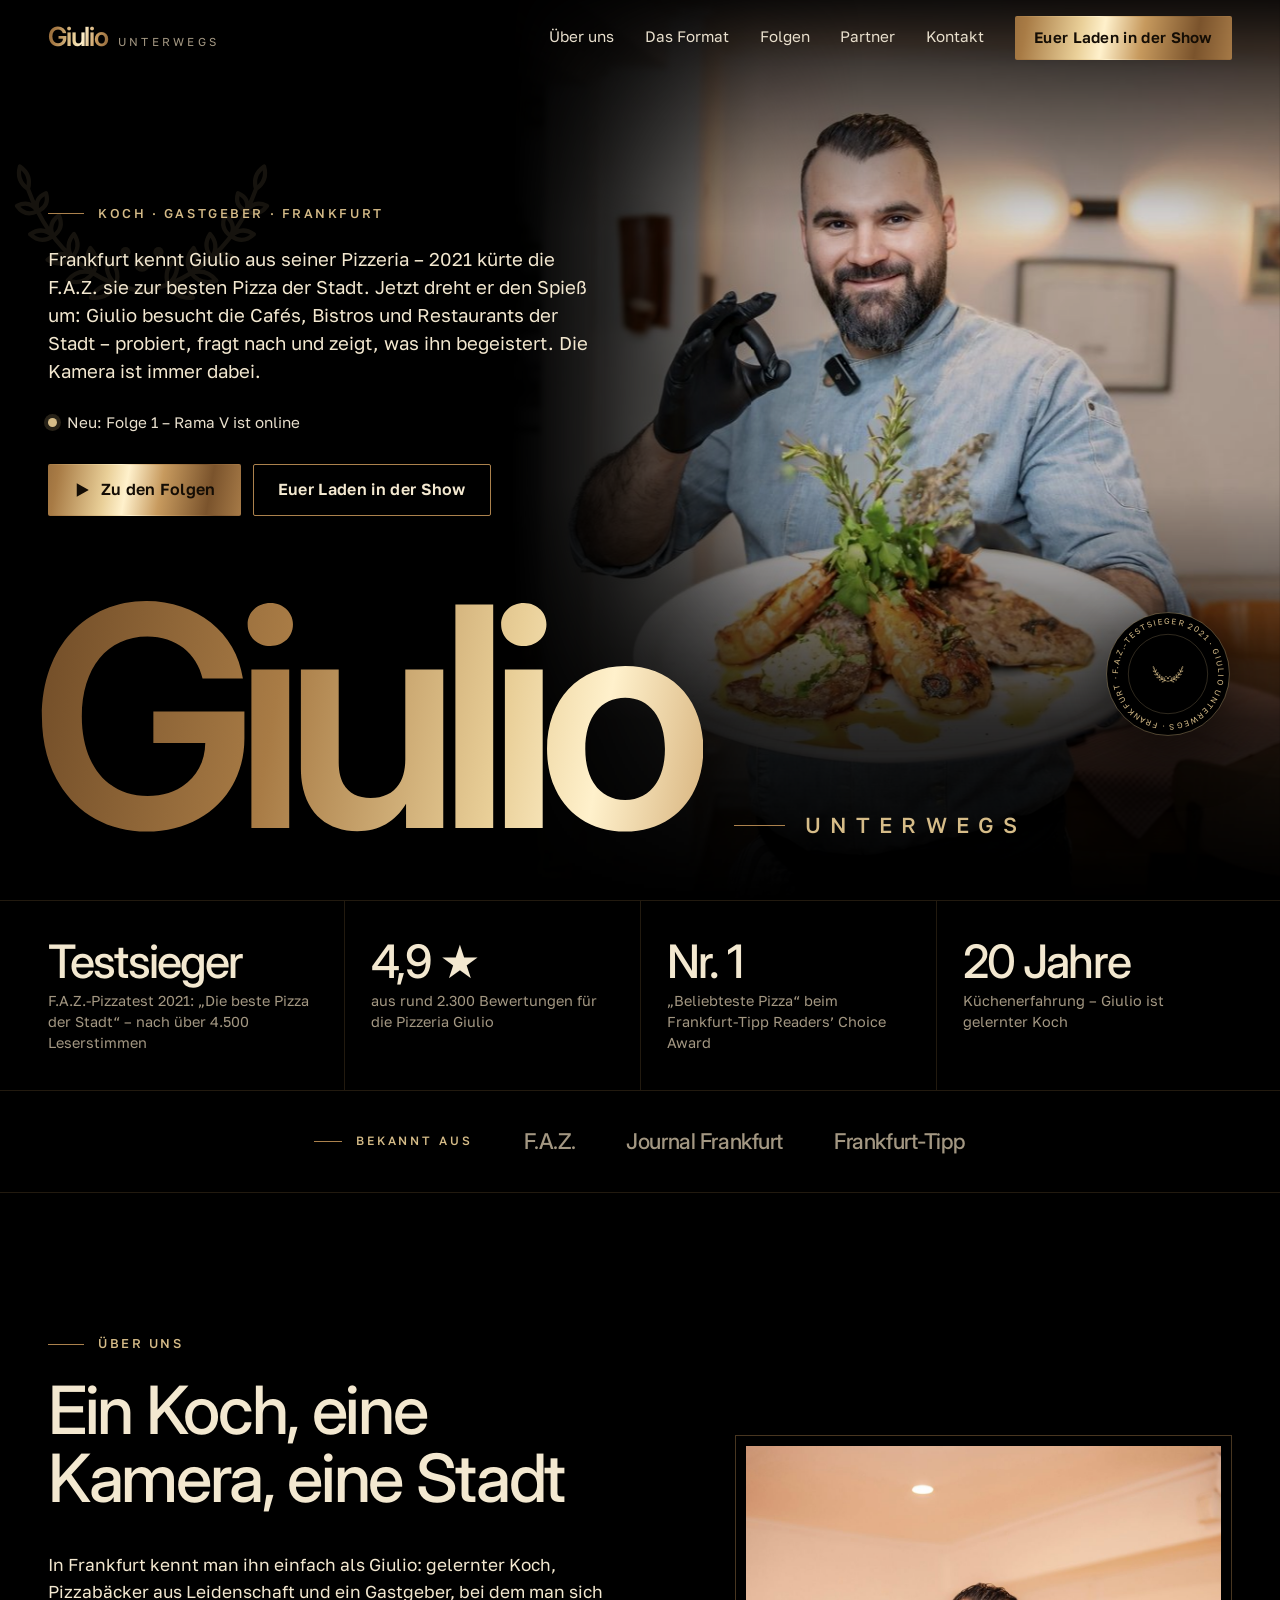
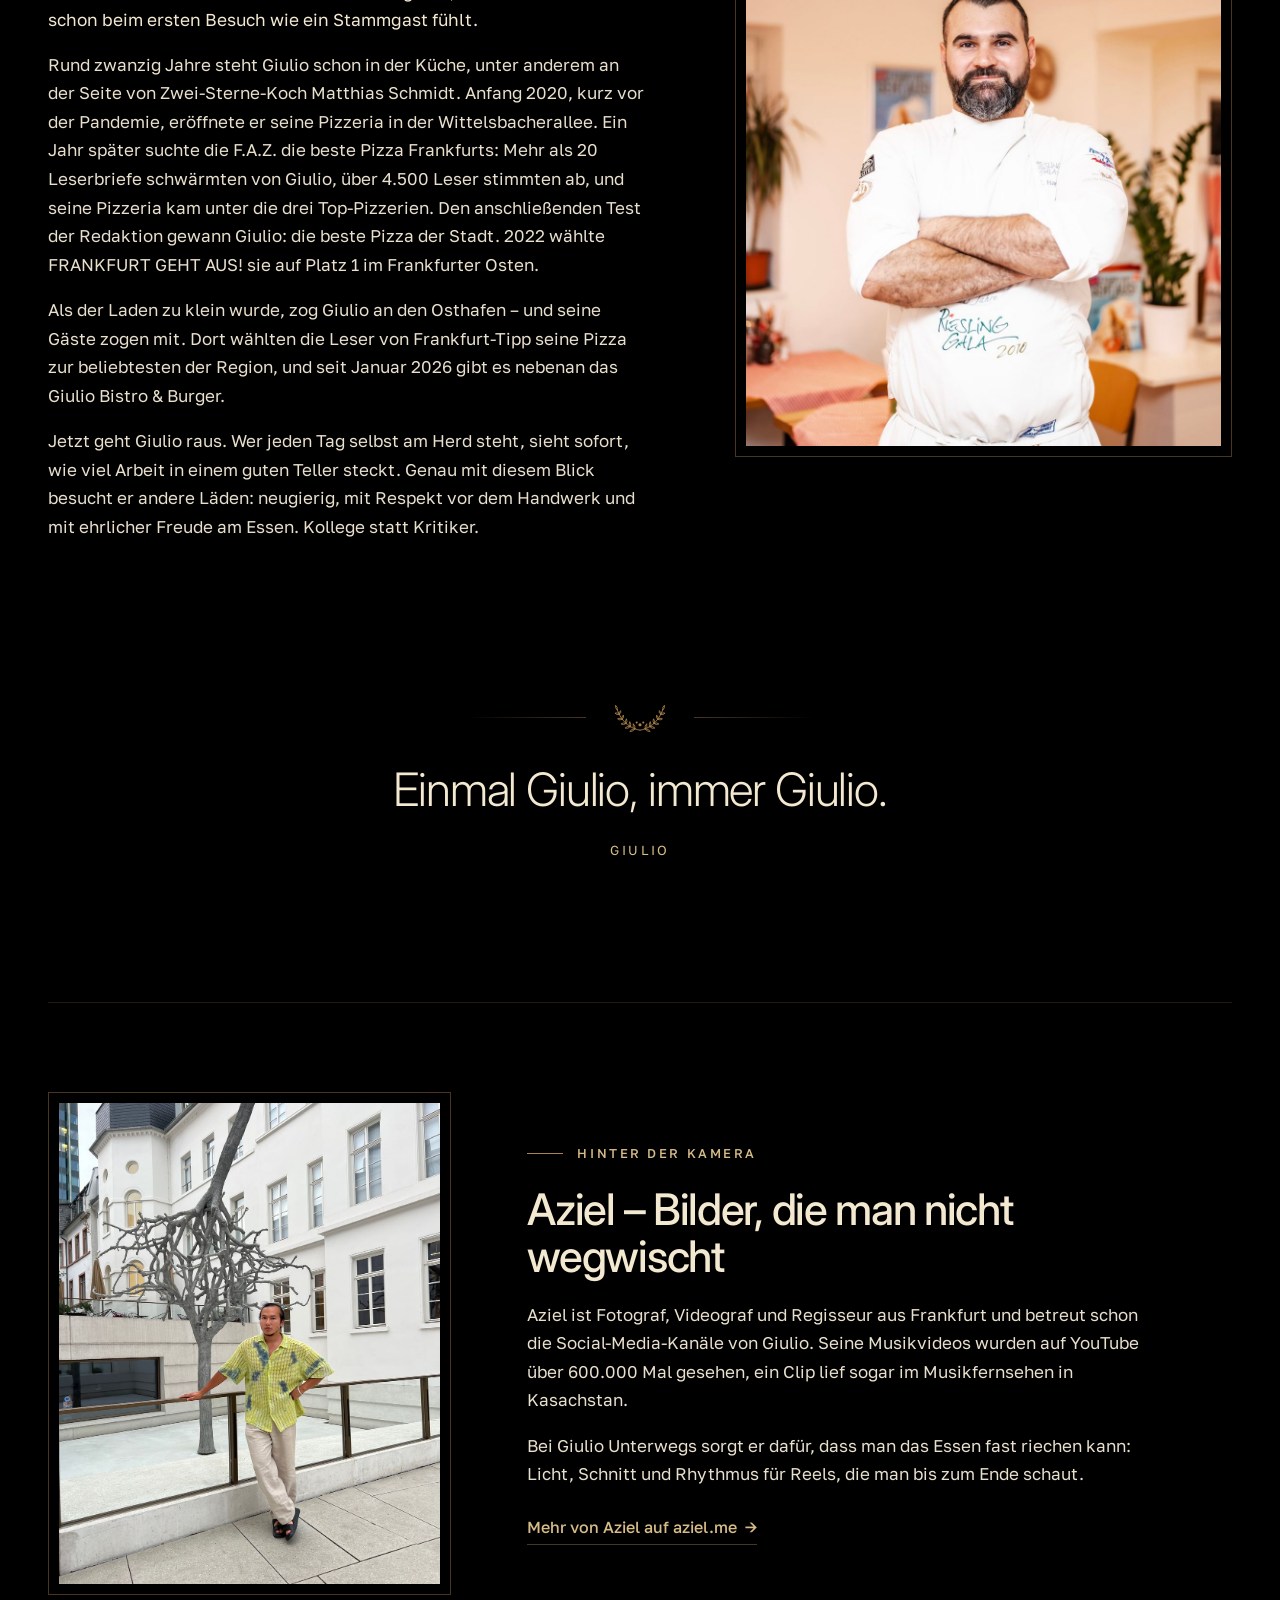
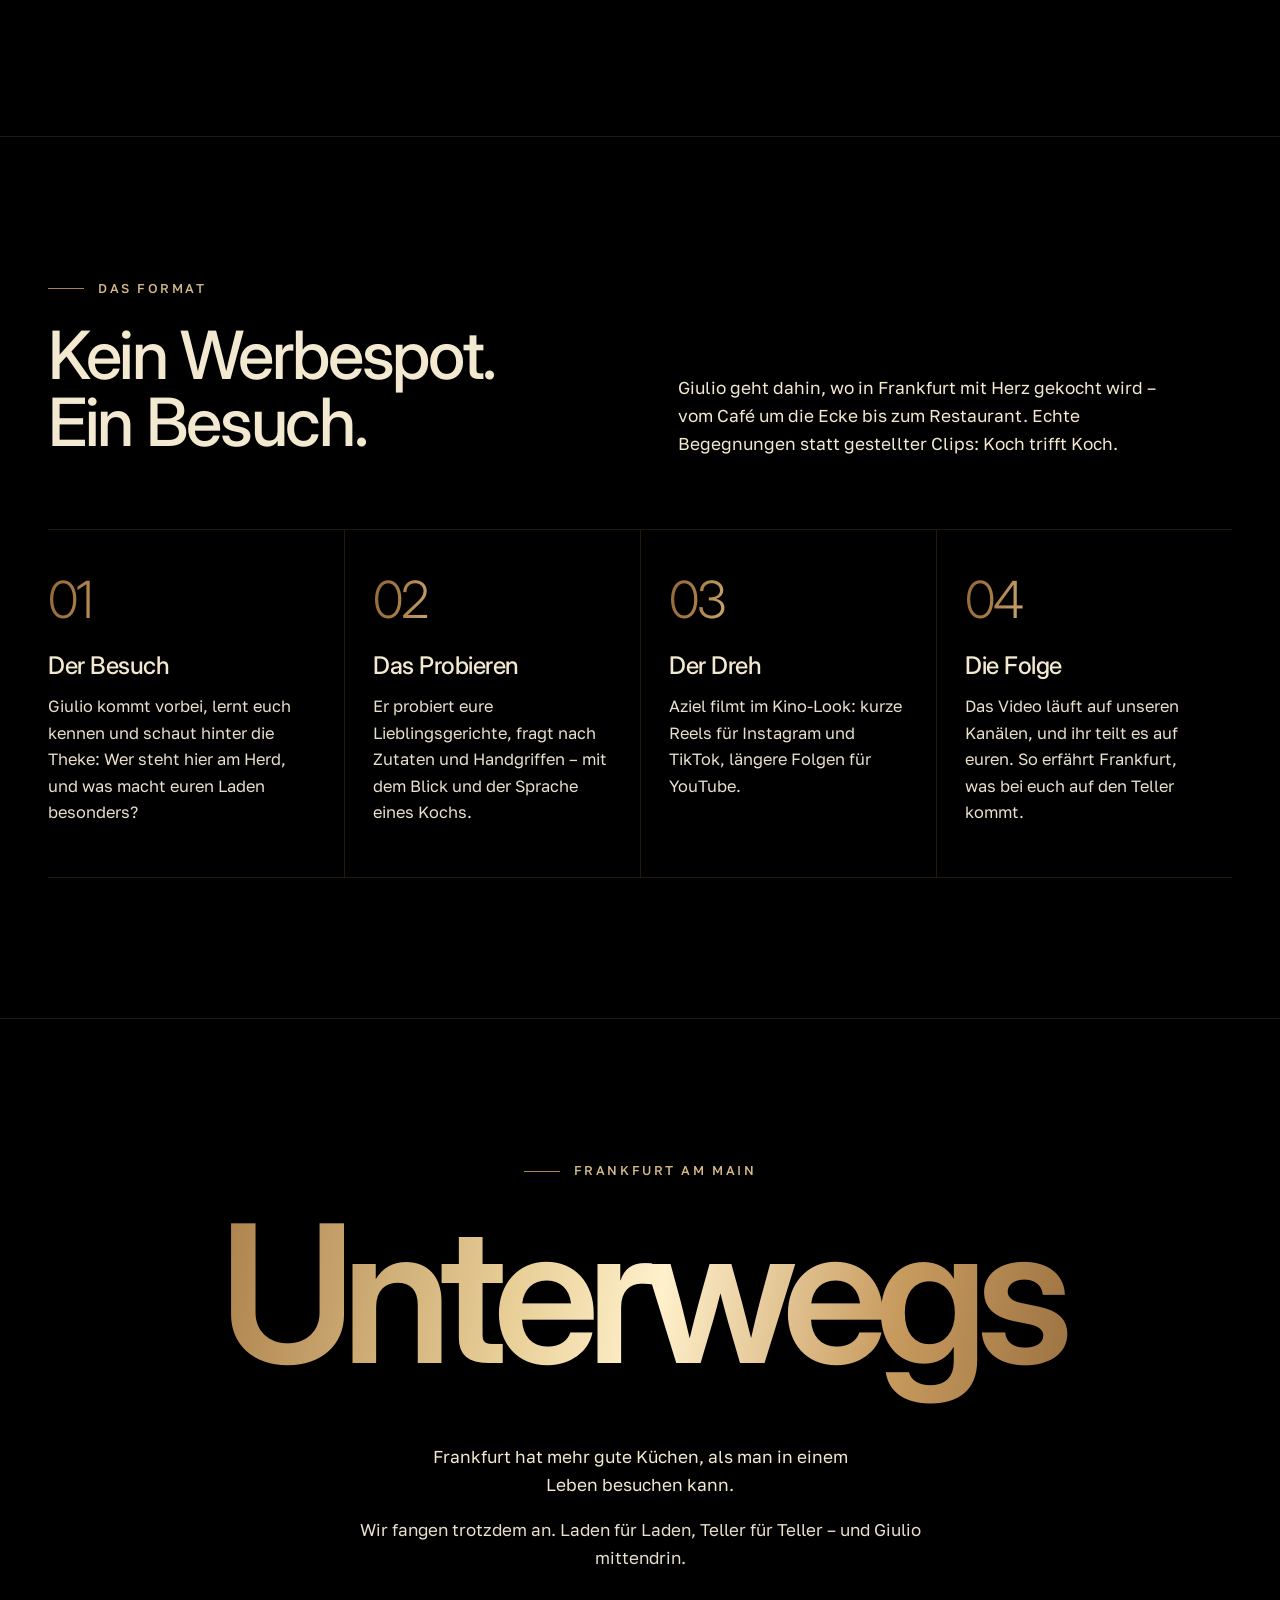
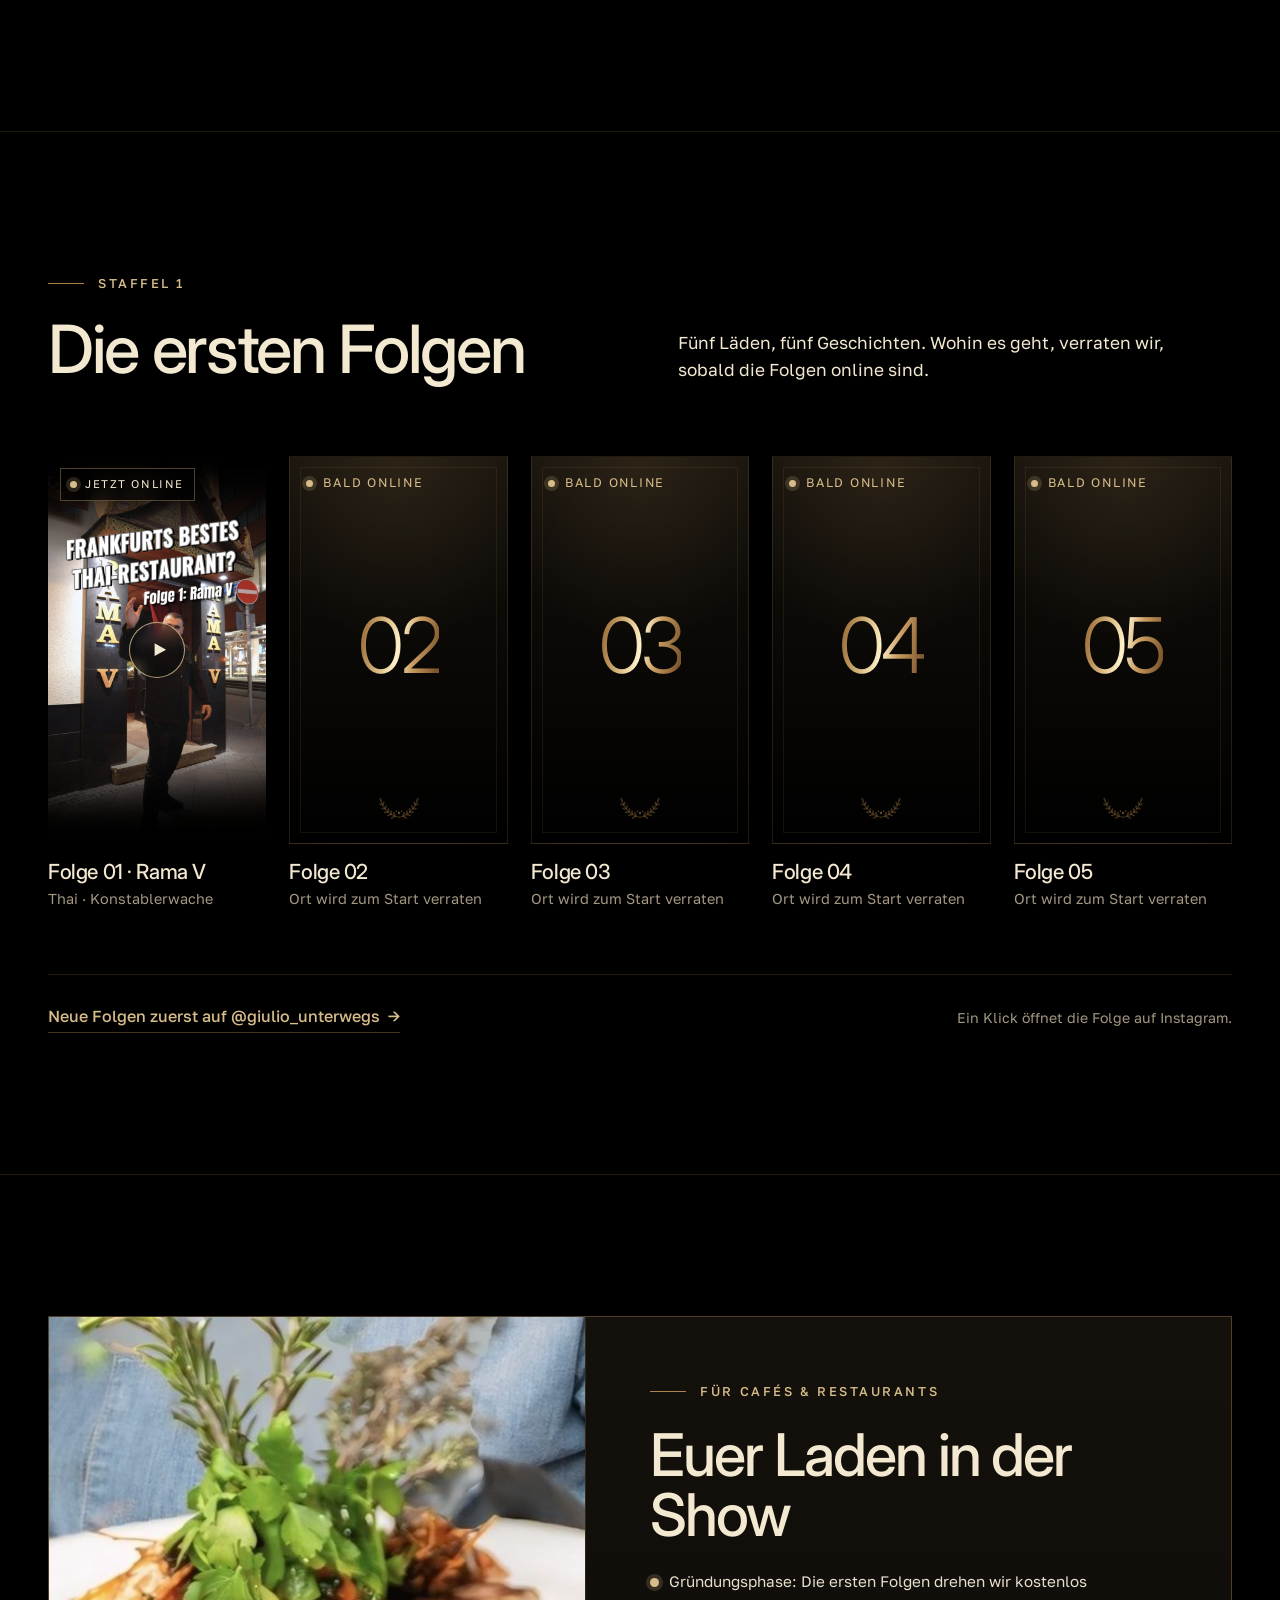
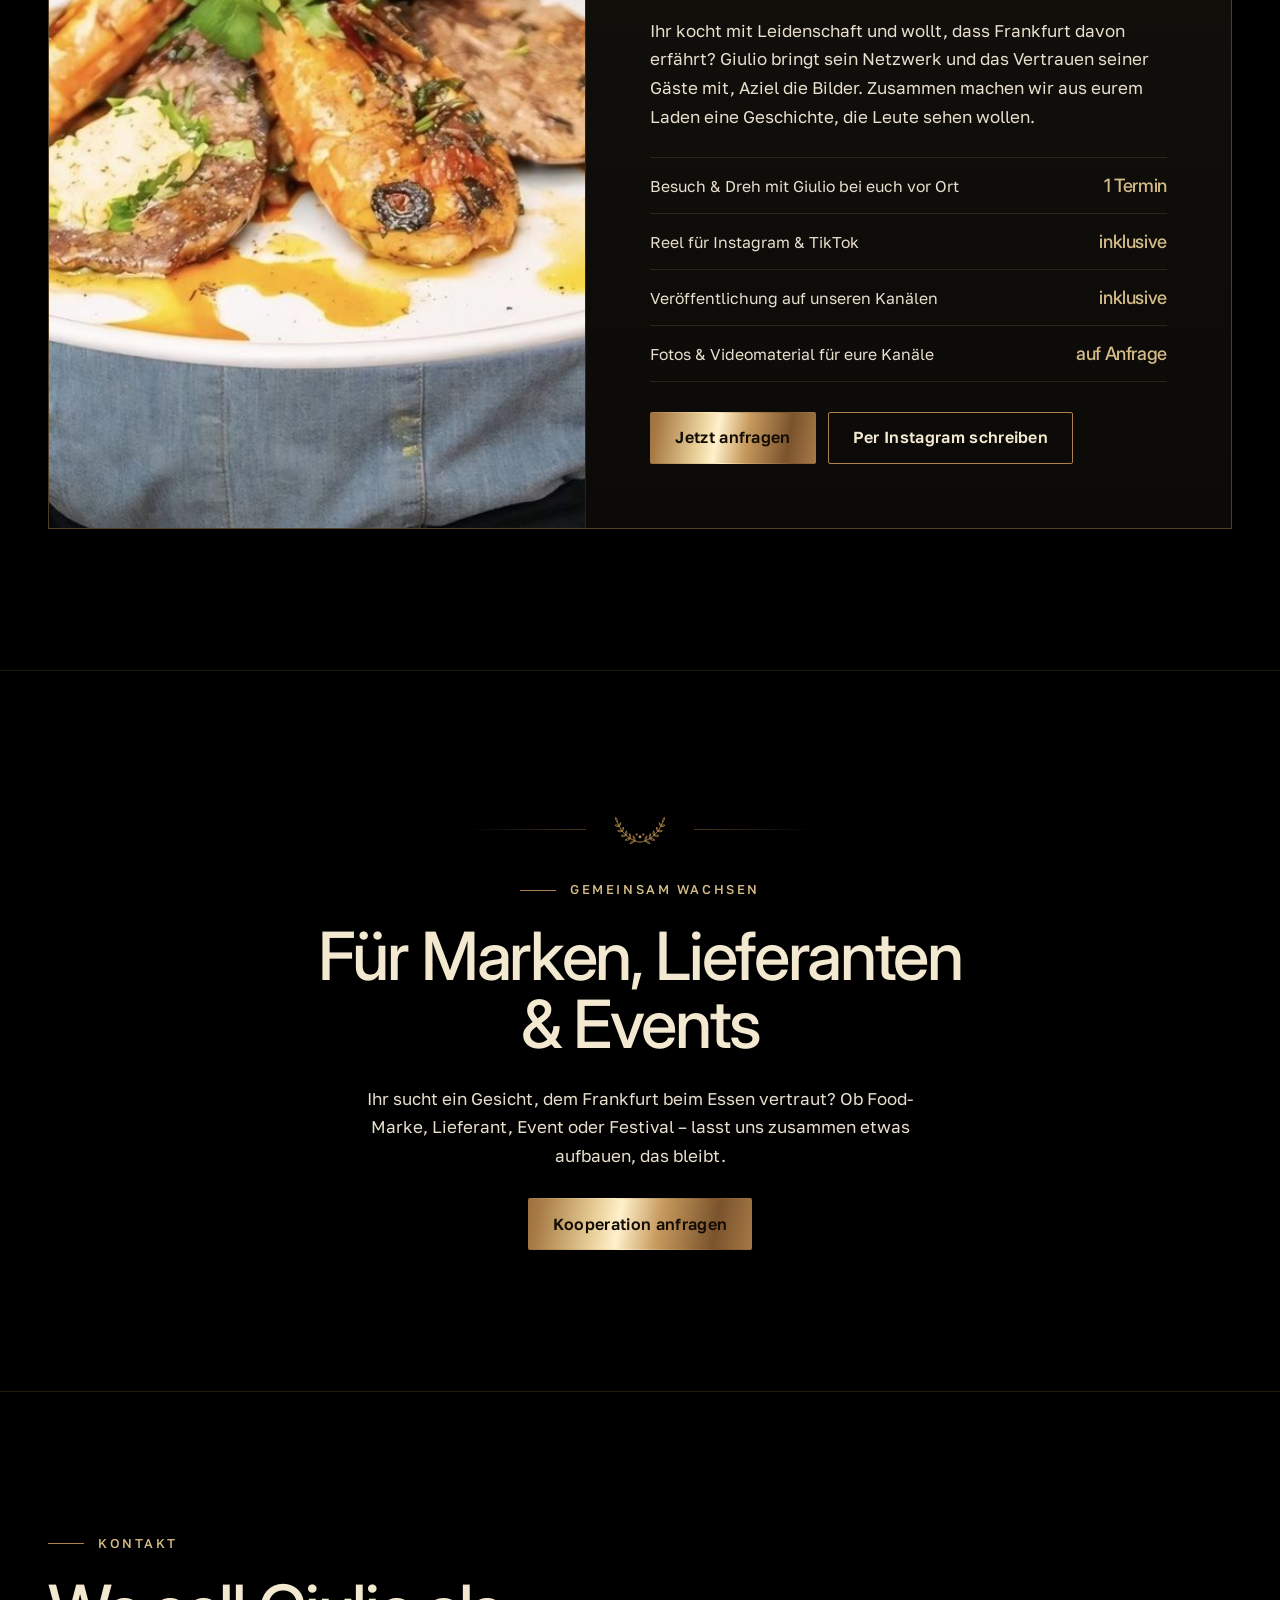
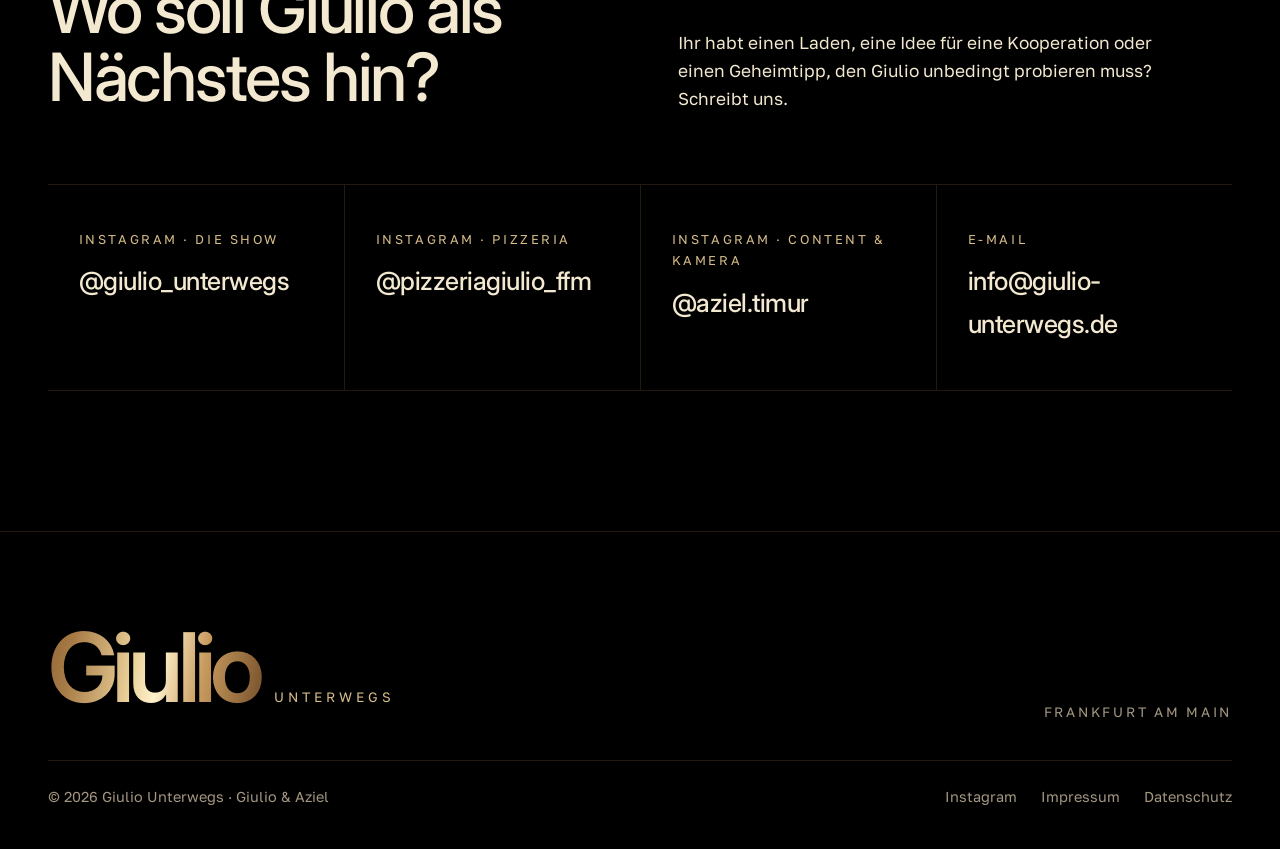
==== commit efc4fdf6: "Folge 1 online: Rama V mit Vorschaubild und Link zu Instagram Co-Authored-By: Claude Opus 5.5 <norep" ====
--- a/index.html
+++ b/index.html
@@ -18,7 +18,7 @@
 <link rel="icon" href="favicon.svg" type="image/svg+xml">
 <link rel="preload" href="assets/fonts/inter-display-600.woff" as="font" type="font/woff" crossorigin>
 <link rel="preload" href="assets/fonts/golos.woff" as="font" type="font/woff" crossorigin>
-<link rel="stylesheet" href="assets/css/style.css?v=4">
+<link rel="stylesheet" href="assets/css/style.css?v=5">
 <script>document.documentElement.classList.add('js')</script>
 </head>
 <body>
@@ -68,7 +68,7 @@
     <div class="hero-text">
       <p class="eyebrow">Koch · Gastgeber · Frankfurt</p>
       <p class="hero-lead">Frankfurt kennt Giulio aus seiner Pizzeria – 2021 kürte die F.A.Z. sie zur besten Pizza der Stadt. Jetzt dreht er den Spieß um: Giulio besucht die Cafés, Bistros und Restaurants der Stadt – probiert, fragt nach und zeigt, was ihn begeistert. Die Kamera ist immer dabei.</p>
-      <a class="status" href="#folgen">Staffel&nbsp;1 – die ersten fünf Folgen entstehen gerade</a>
+      <a class="status" href="#folgen">Neu: Folge&nbsp;1 – Rama&nbsp;V ist online</a>
       <div class="hero-cta">
         <a class="btn btn--gold" href="#folgen"><svg viewBox="0 0 24 24" fill="currentColor" aria-hidden="true"><use href="#play"/></svg>Zu den Folgen</a>
         <a class="btn" href="#fuer-laeden">Euer Laden in der Show</a>
@@ -213,9 +213,14 @@
     -->
     <ul class="folgen-raster">
       <li class="folge-karte auftauchen">
-        <div class="folge-platz"><span class="status bald">Bald online</span><span class="folge-nr metall-text">01</span><svg viewBox="0 0 120 60" aria-hidden="true"><use href="#orn"/></svg></div>
-        <h3>Folge 01</h3>
-        <p>Ort wird zum Start verraten</p>
+        <a class="video-knopf" href="https://www.instagram.com/giulio_unterwegs/reels/" target="_blank" rel="noopener">
+          <img src="assets/img/folge-01.jpg" alt="Giulio winkt vor dem Eingang des Thai-Restaurants Rama V in Frankfurt" width="720" height="1280" loading="lazy">
+          <span class="status neu">Jetzt online</span>
+          <span class="play"><svg viewBox="0 0 24 24" aria-hidden="true"><use href="#play"/></svg></span>
+          <span class="sr-only">Folge 01 auf Instagram ansehen</span>
+        </a>
+        <h3>Folge 01 · Rama V</h3>
+        <p>Thai · Konstablerwache</p>
       </li>
       <li class="folge-karte auftauchen" data-verzoegerung="1">
         <div class="folge-platz"><span class="status bald">Bald online</span><span class="folge-nr metall-text">02</span><svg viewBox="0 0 120 60" aria-hidden="true"><use href="#orn"/></svg></div>
@@ -241,7 +246,7 @@
 
     <div class="folgen-fuss">
       <a class="pfeil" href="https://www.instagram.com/giulio_unterwegs" rel="noopener">Neue Folgen zuerst auf @giulio_unterwegs <span aria-hidden="true">→</span></a>
-      <p>Videos werden erst nach dem Klick von YouTube geladen.</p>
+      <p>Ein Klick öffnet die Folge auf Instagram.</p>
     </div>
   </div>
 </section>
--- a/assets/css/style.css
+++ b/assets/css/style.css
@@ -327,6 +327,12 @@
 }
 .play svg { width:32%; margin-left:8%; fill:var(--champagner) }
 .video-knopf:hover .play { transform:translate(-50%, -50%) scale(1.08); background:rgba(172,130,77,.35) }
+.video-knopf .neu {
+  position:absolute; z-index:2; left:12px; top:12px; padding:6px 10px 6px 9px; gap:8px;
+  font-size:.7rem; letter-spacing:.14em; text-transform:uppercase; color:var(--champagner);
+  background:rgba(0,0,0,.6); -webkit-backdrop-filter:blur(6px); backdrop-filter:blur(6px); border:1px solid rgba(214,188,136,.35);
+}
+.video-knopf .neu::before { width:7px; height:7px }
 @media (max-width:1000px) { .folgen-raster { grid-template-columns:repeat(3, minmax(0,1fr)) } }
 @media (max-width:640px) {
   .folgen-raster { grid-template-columns:none; grid-auto-flow:column; grid-auto-columns:64%; overflow-x:auto; scroll-snap-type:x mandatory; scroll-padding-inline:var(--rand); padding-bottom:12px; margin-inline:calc(var(--rand) * -1); padding-inline:var(--rand); scrollbar-width:none }
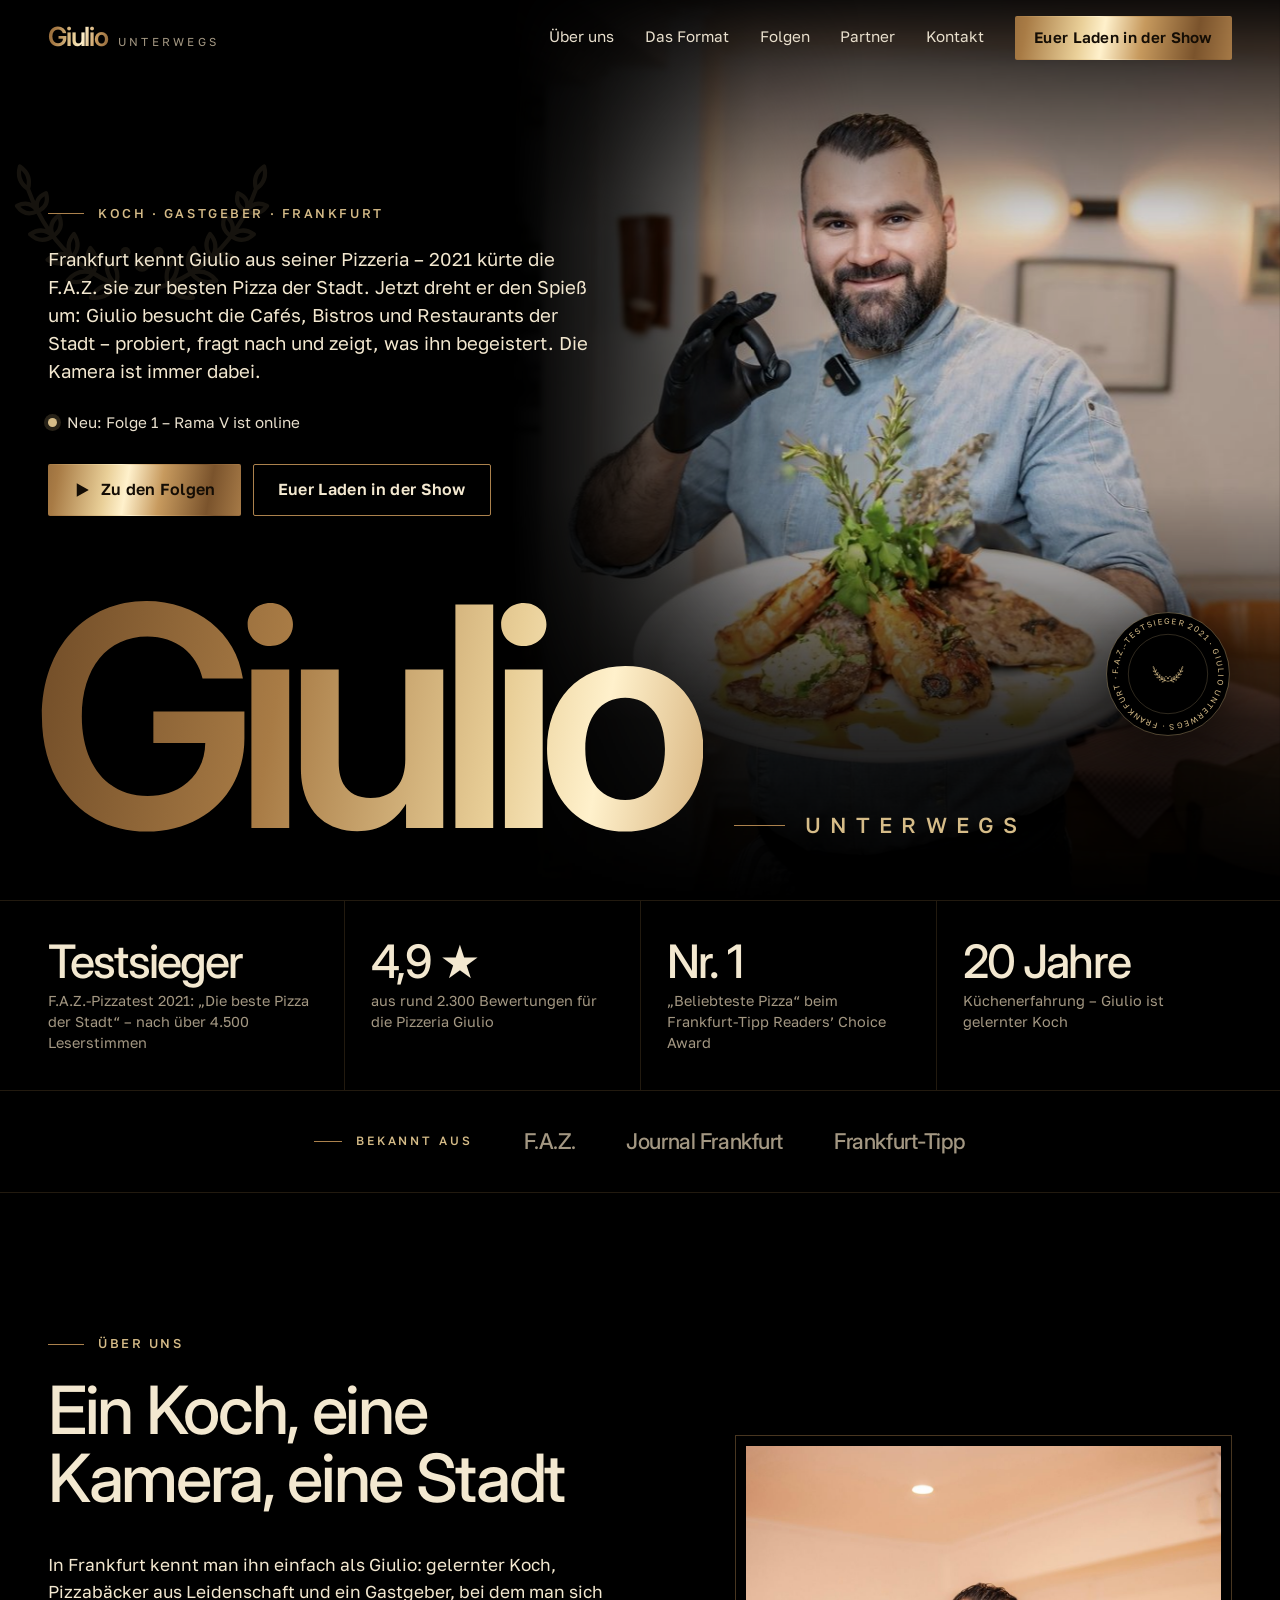
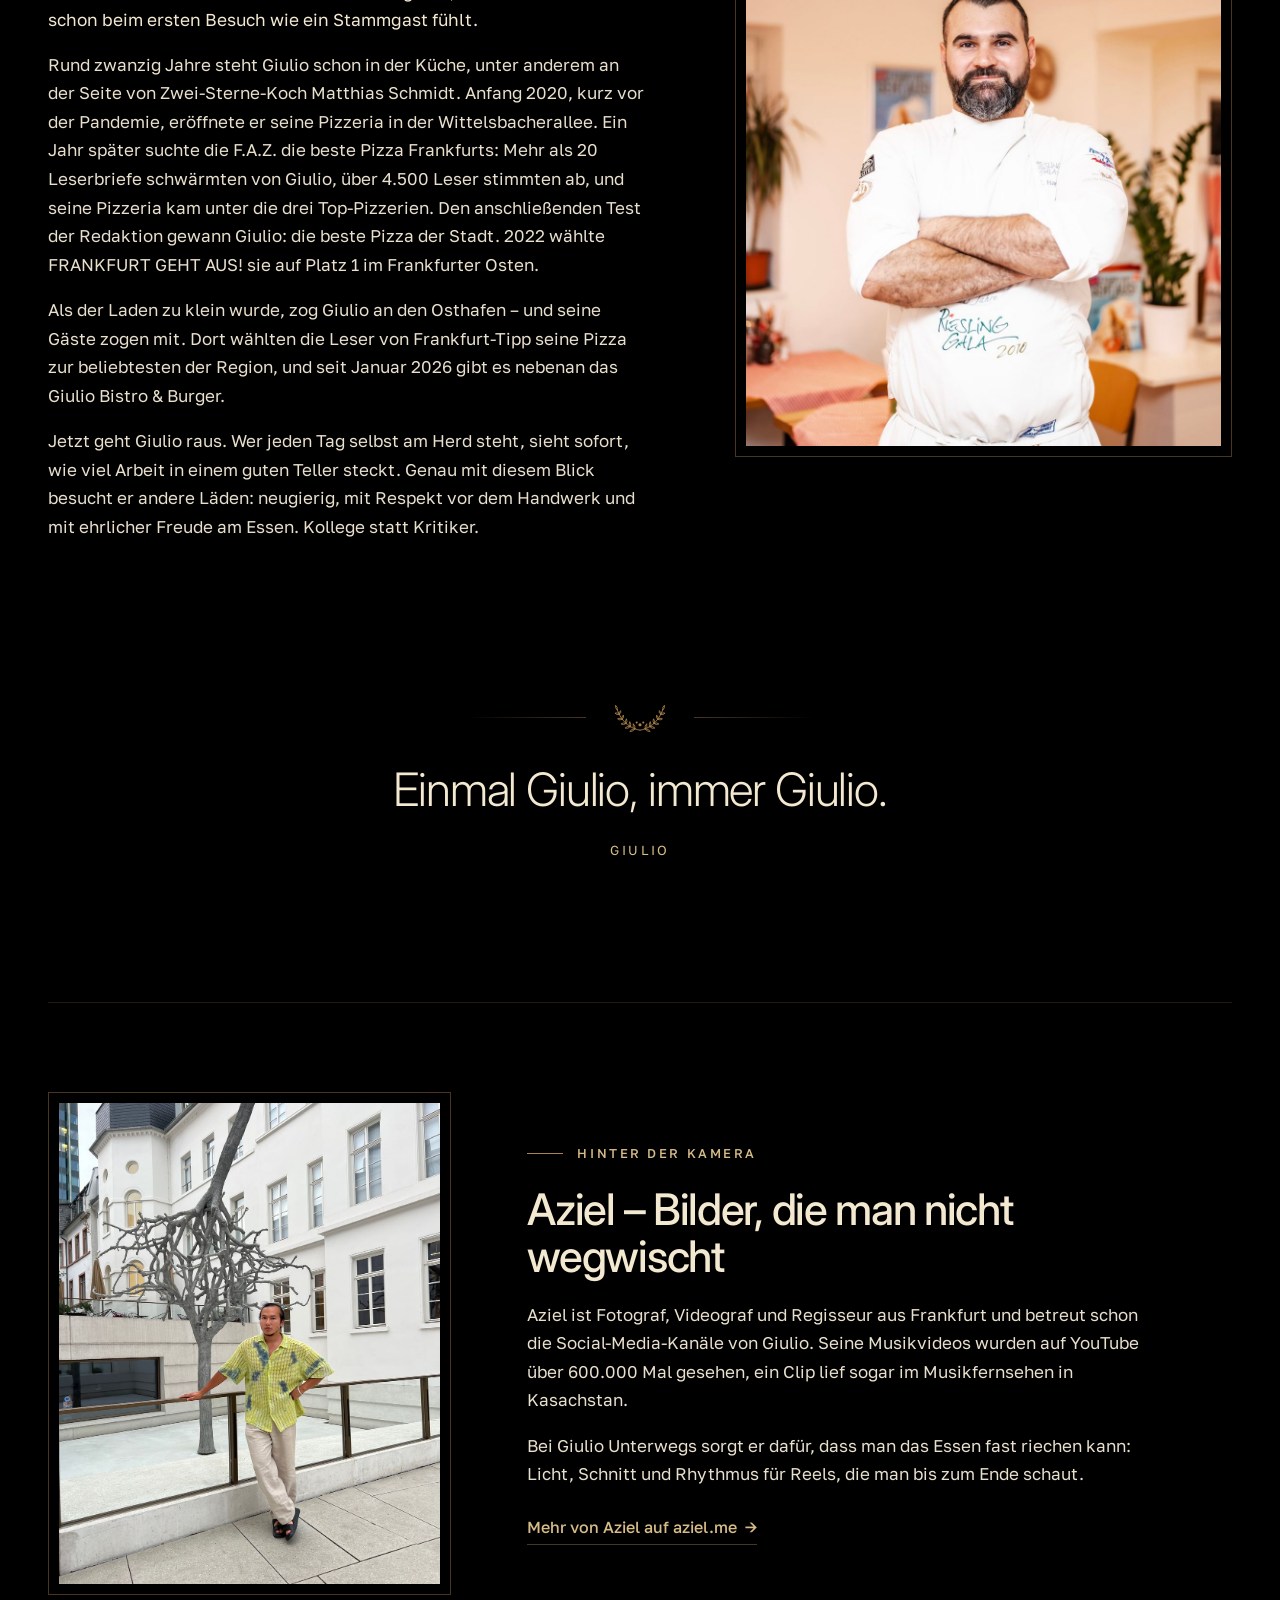
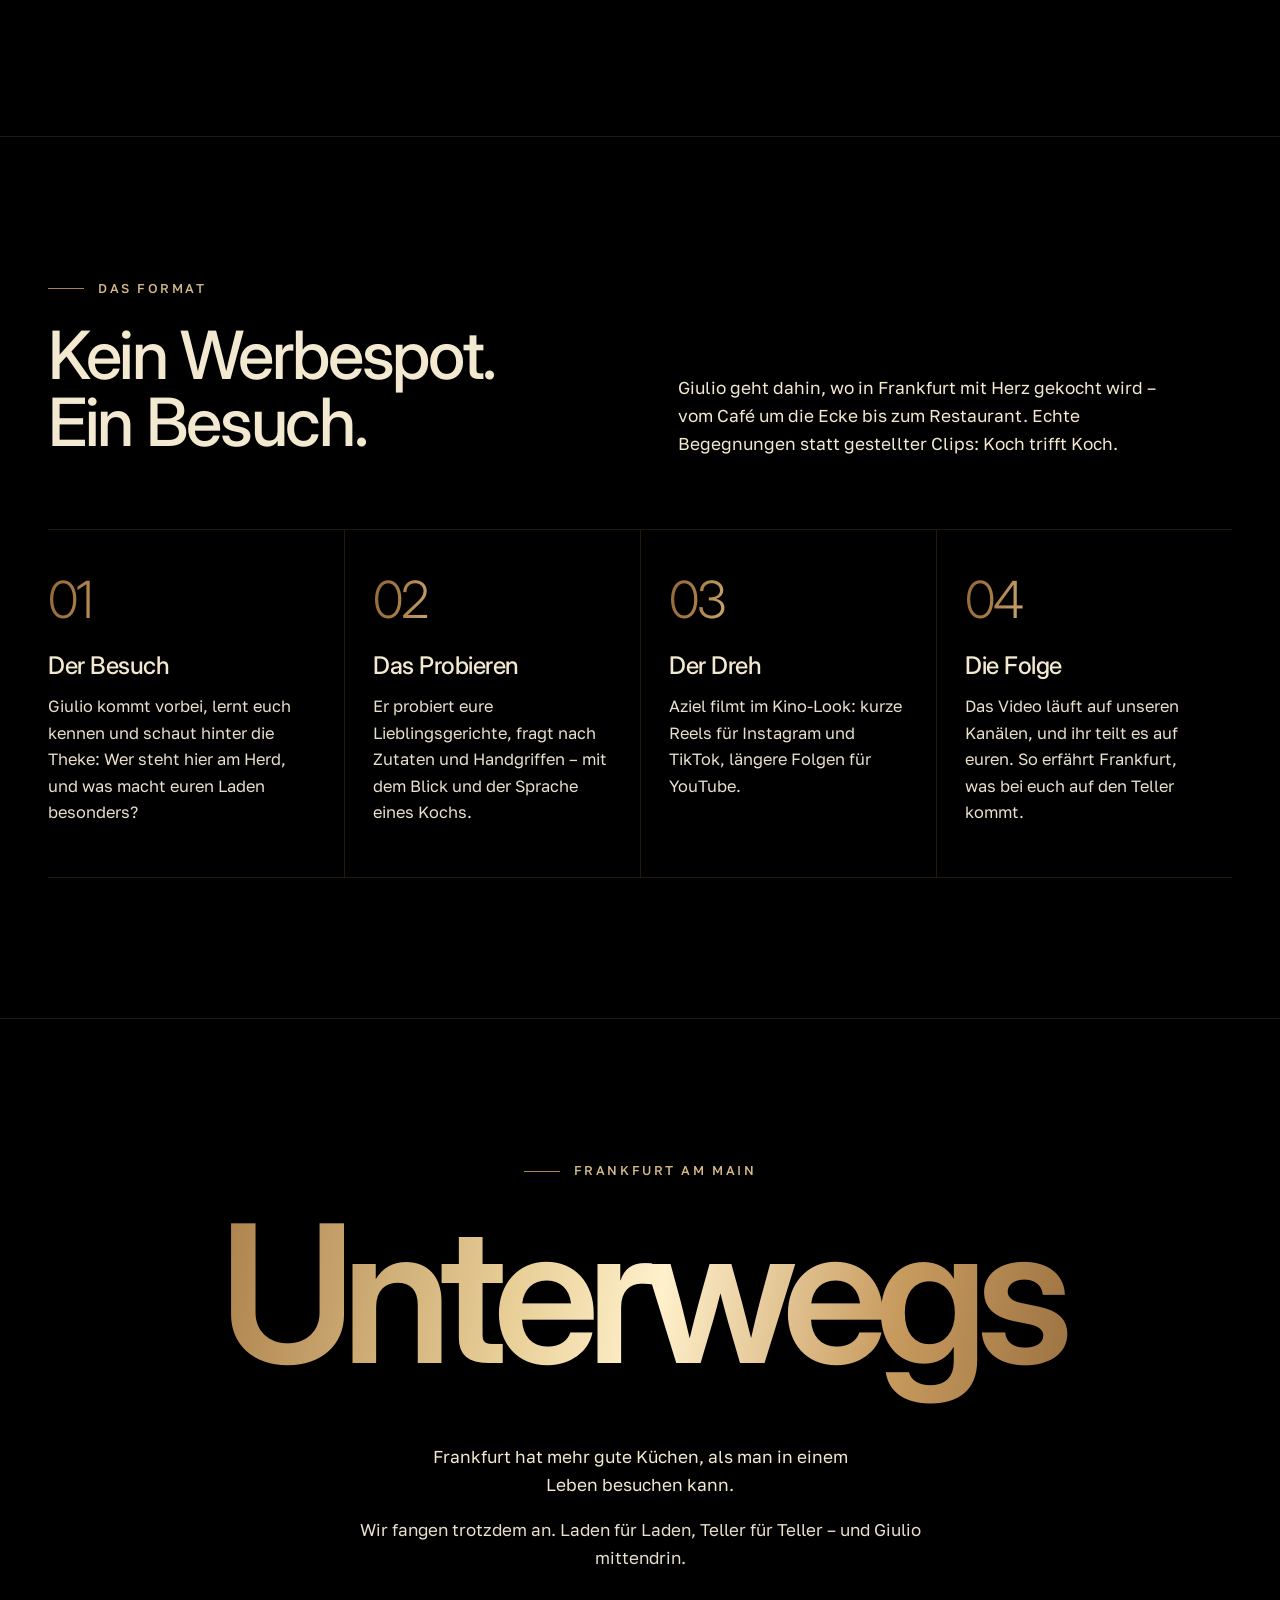
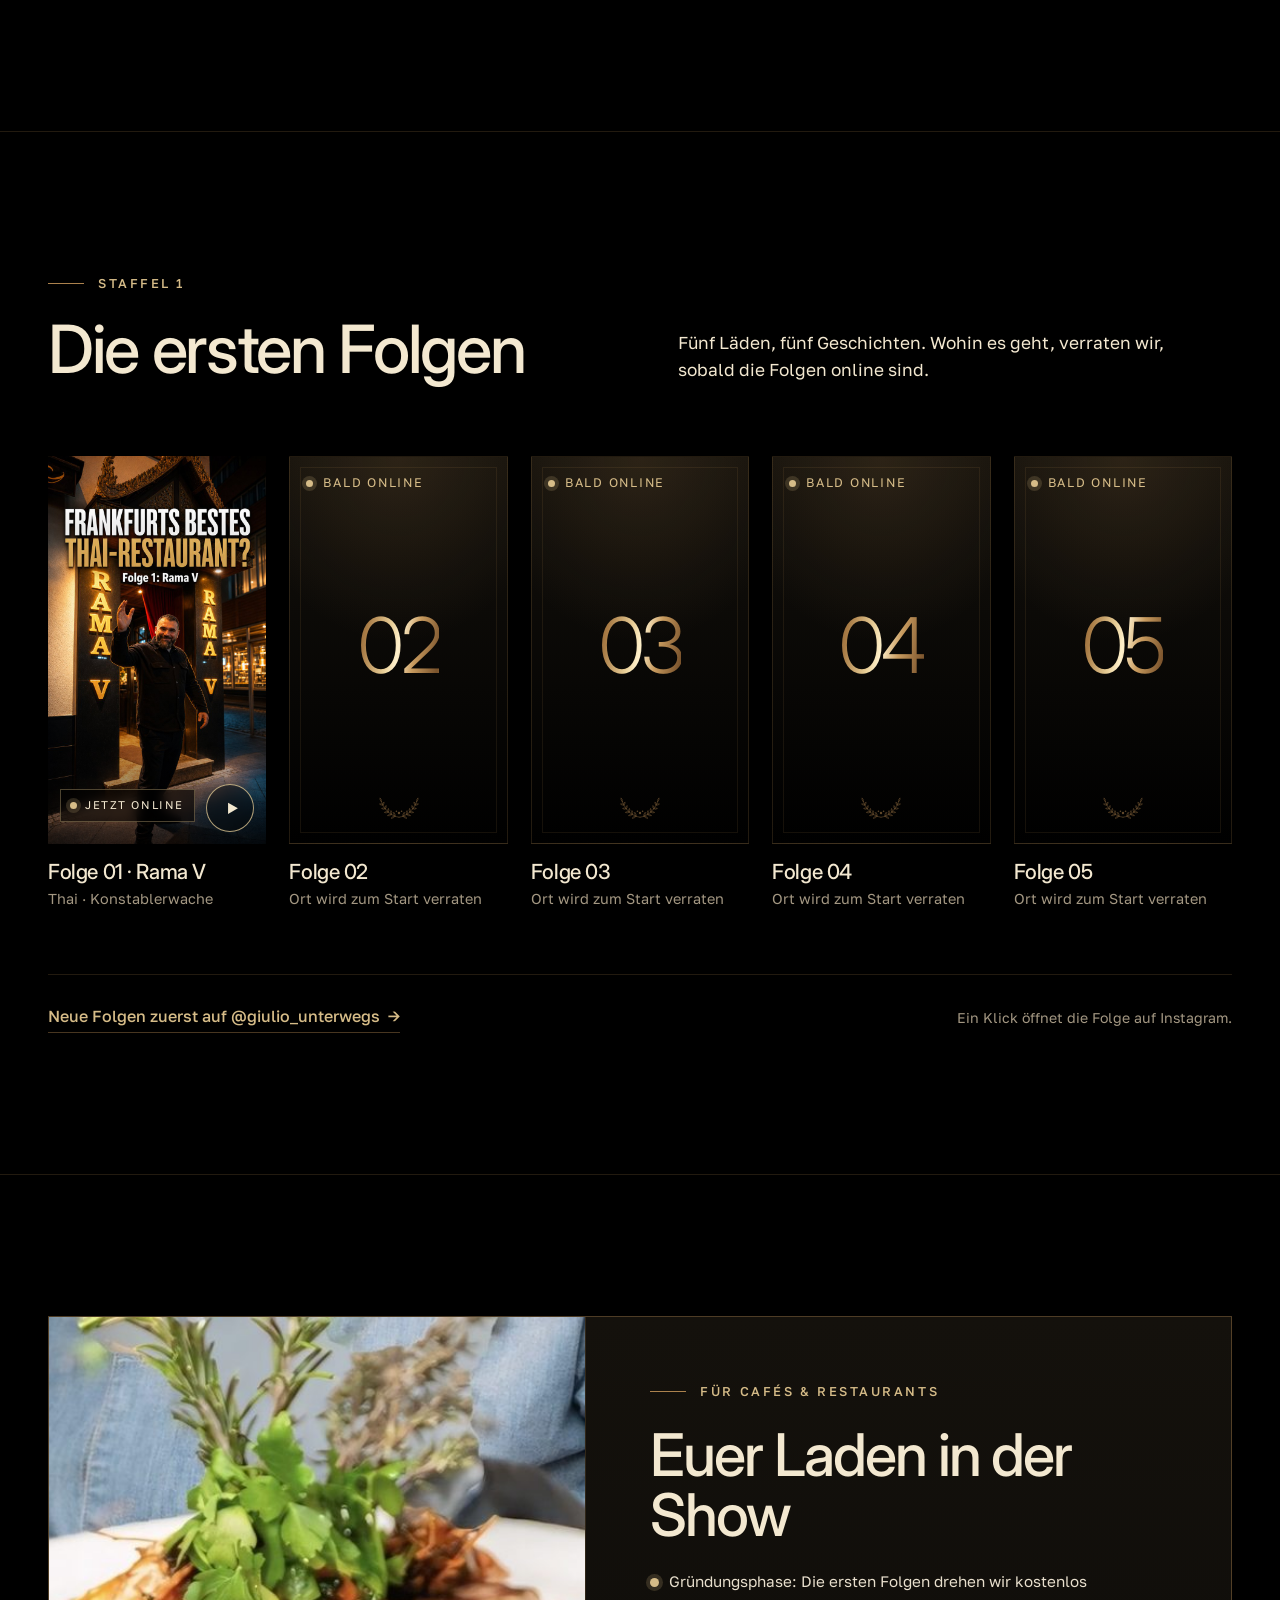
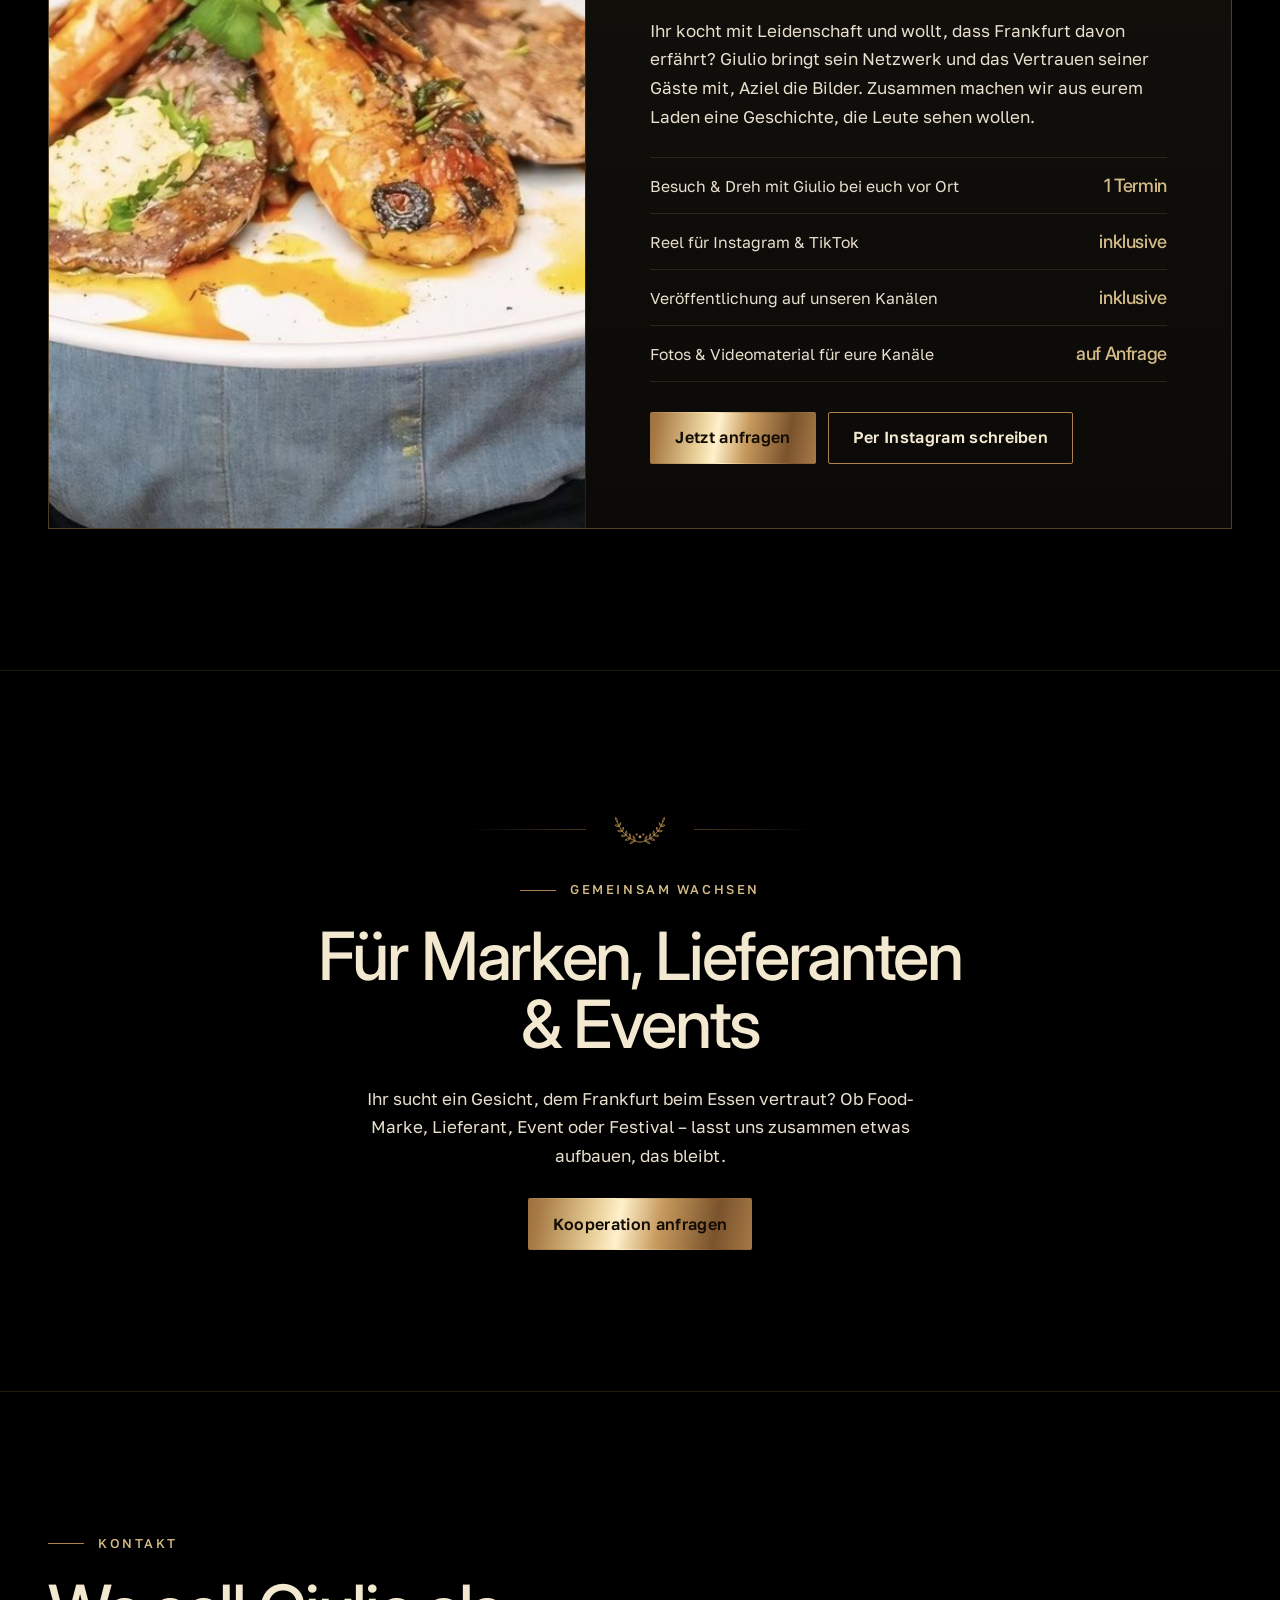
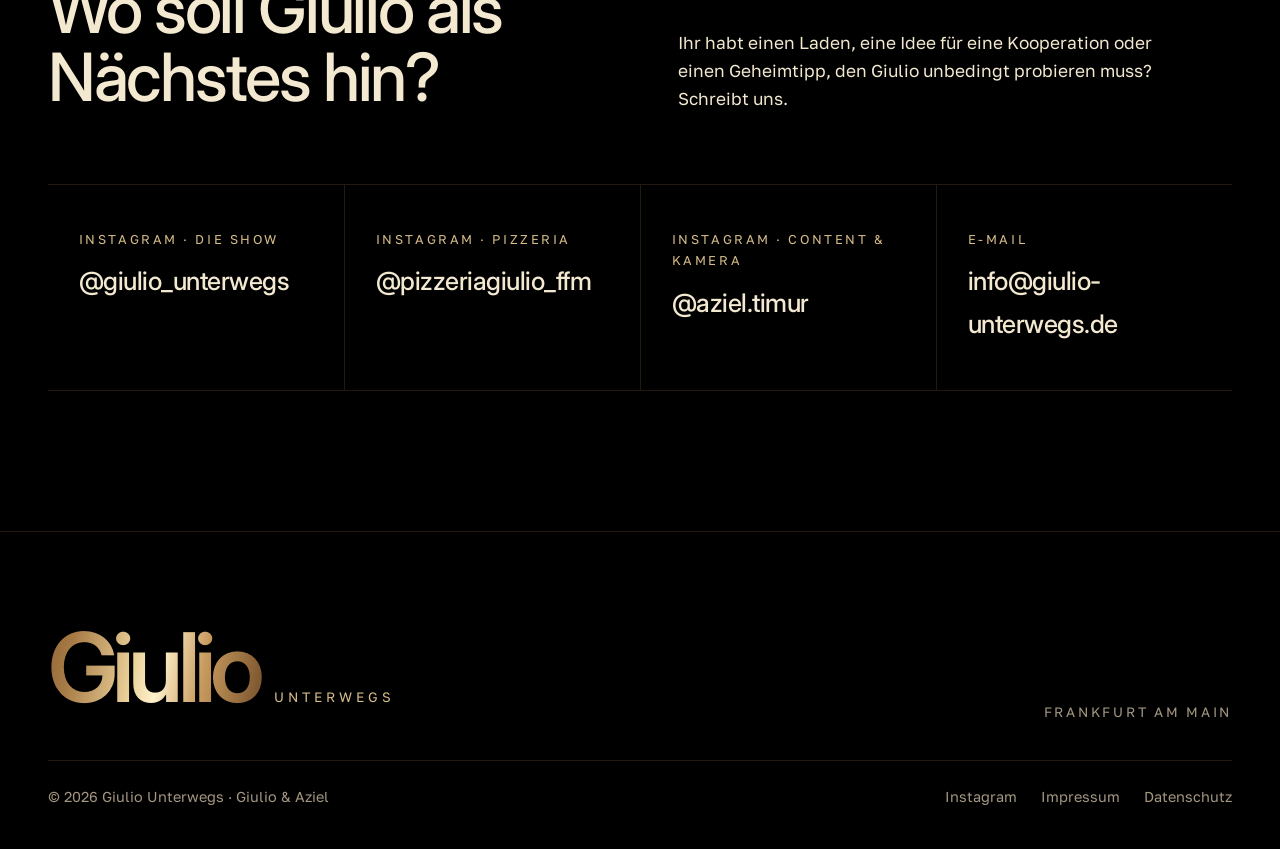
==== commit d9c08a3e: "Folge 1: neues Titelbild, Play-Knopf und Hinweis nach unten Co-Authored-By: Claude Opus 5.5 <noreply" ====
--- a/index.html
+++ b/index.html
@@ -18,7 +18,7 @@
 <link rel="icon" href="favicon.svg" type="image/svg+xml">
 <link rel="preload" href="assets/fonts/inter-display-600.woff" as="font" type="font/woff" crossorigin>
 <link rel="preload" href="assets/fonts/golos.woff" as="font" type="font/woff" crossorigin>
-<link rel="stylesheet" href="assets/css/style.css?v=5">
+<link rel="stylesheet" href="assets/css/style.css?v=6">
 <script>document.documentElement.classList.add('js')</script>
 </head>
 <body>
--- a/assets/css/style.css
+++ b/assets/css/style.css
@@ -321,14 +321,14 @@
 .video-knopf:hover img { transform:scale(1.035); filter:brightness(1.06) }
 .video-knopf:focus-visible { outline:2px solid var(--gold); outline-offset:4px }
 .play {
-  position:absolute; z-index:2; left:50%; top:50%; width:56px; aspect-ratio:1; transform:translate(-50%, -50%);
+  position:absolute; z-index:2; right:12px; bottom:12px; width:48px; aspect-ratio:1;
   border-radius:50%; display:grid; place-items:center; background:rgba(0,0,0,.35); -webkit-backdrop-filter:blur(6px); backdrop-filter:blur(6px);
   border:1px solid rgba(233,207,152,.75); transition:transform .4s var(--ease), background-color .3s;
 }
 .play svg { width:32%; margin-left:8%; fill:var(--champagner) }
-.video-knopf:hover .play { transform:translate(-50%, -50%) scale(1.08); background:rgba(172,130,77,.35) }
+.video-knopf:hover .play { transform:scale(1.08); background:rgba(172,130,77,.35) }
 .video-knopf .neu {
-  position:absolute; z-index:2; left:12px; top:12px; padding:6px 10px 6px 9px; gap:8px;
+  position:absolute; z-index:2; left:12px; bottom:22px; padding:6px 10px 6px 9px; gap:8px;
   font-size:.7rem; letter-spacing:.14em; text-transform:uppercase; color:var(--champagner);
   background:rgba(0,0,0,.6); -webkit-backdrop-filter:blur(6px); backdrop-filter:blur(6px); border:1px solid rgba(214,188,136,.35);
 }
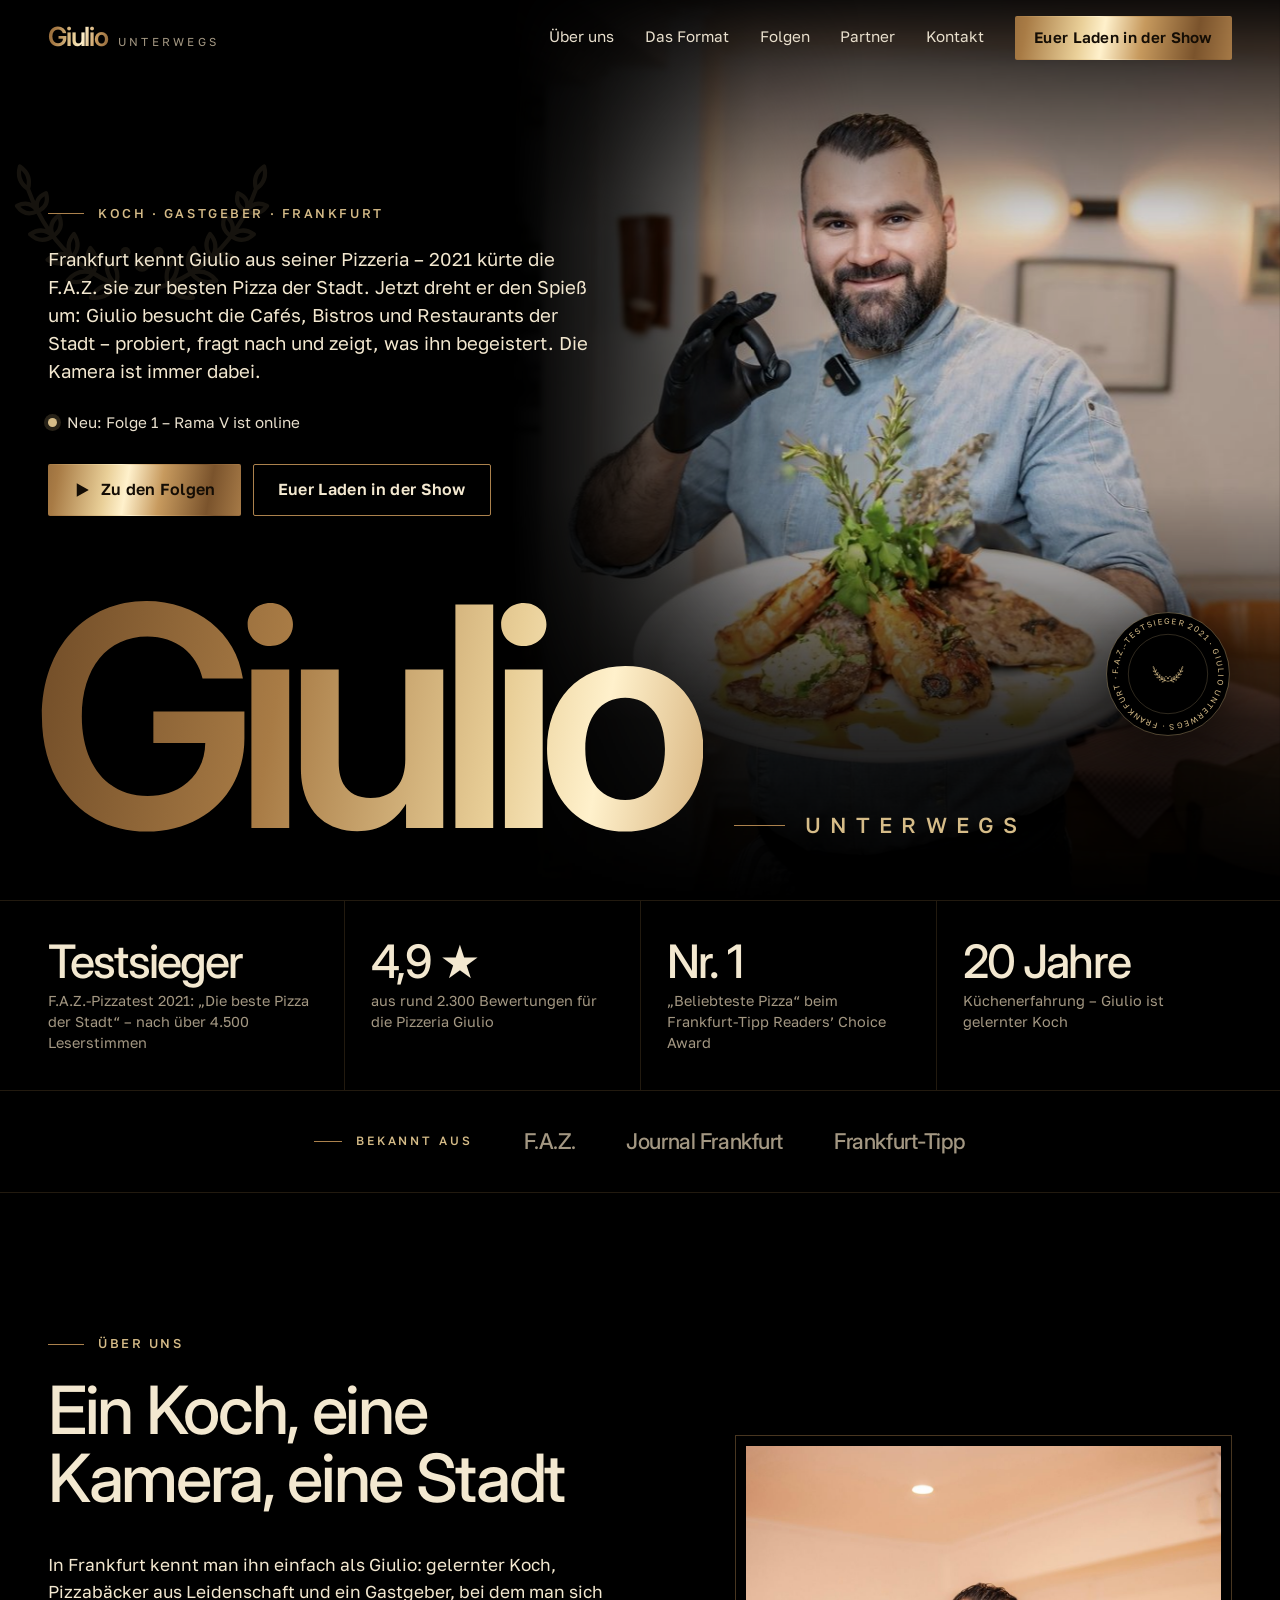
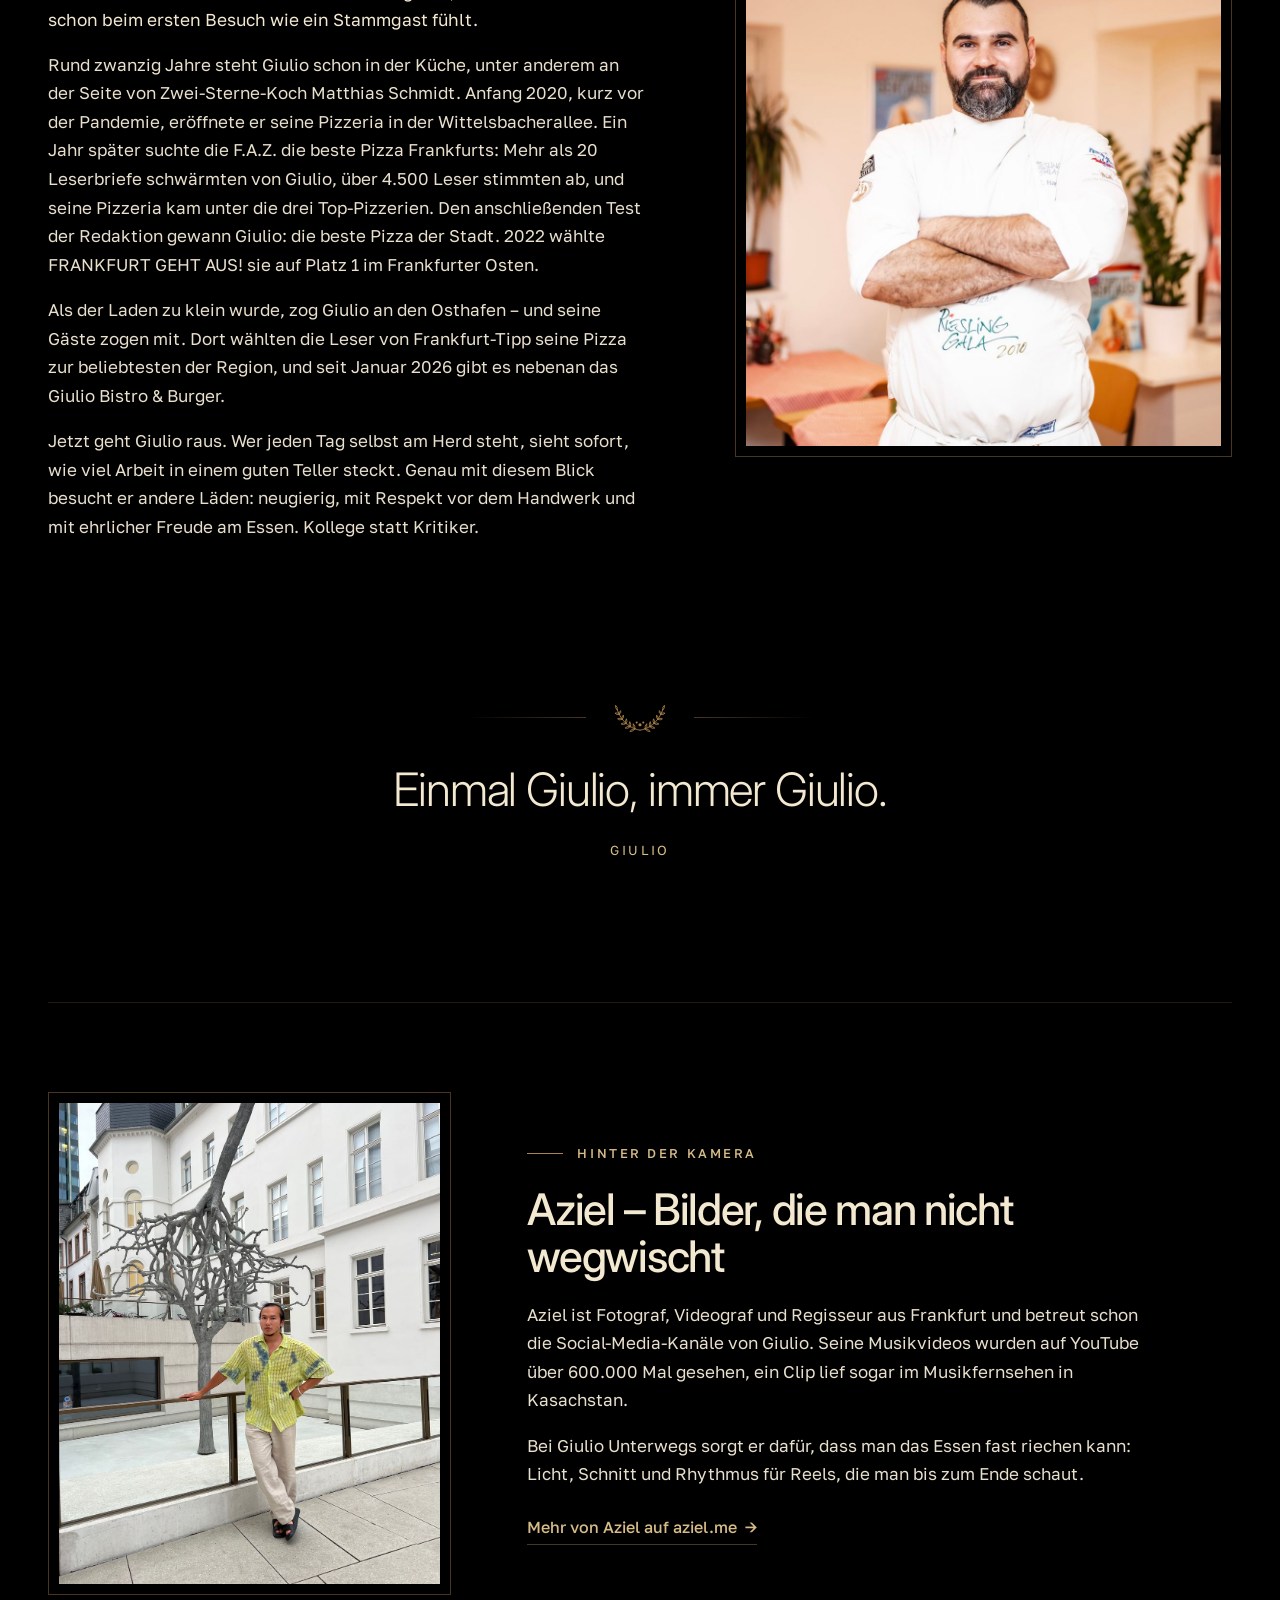
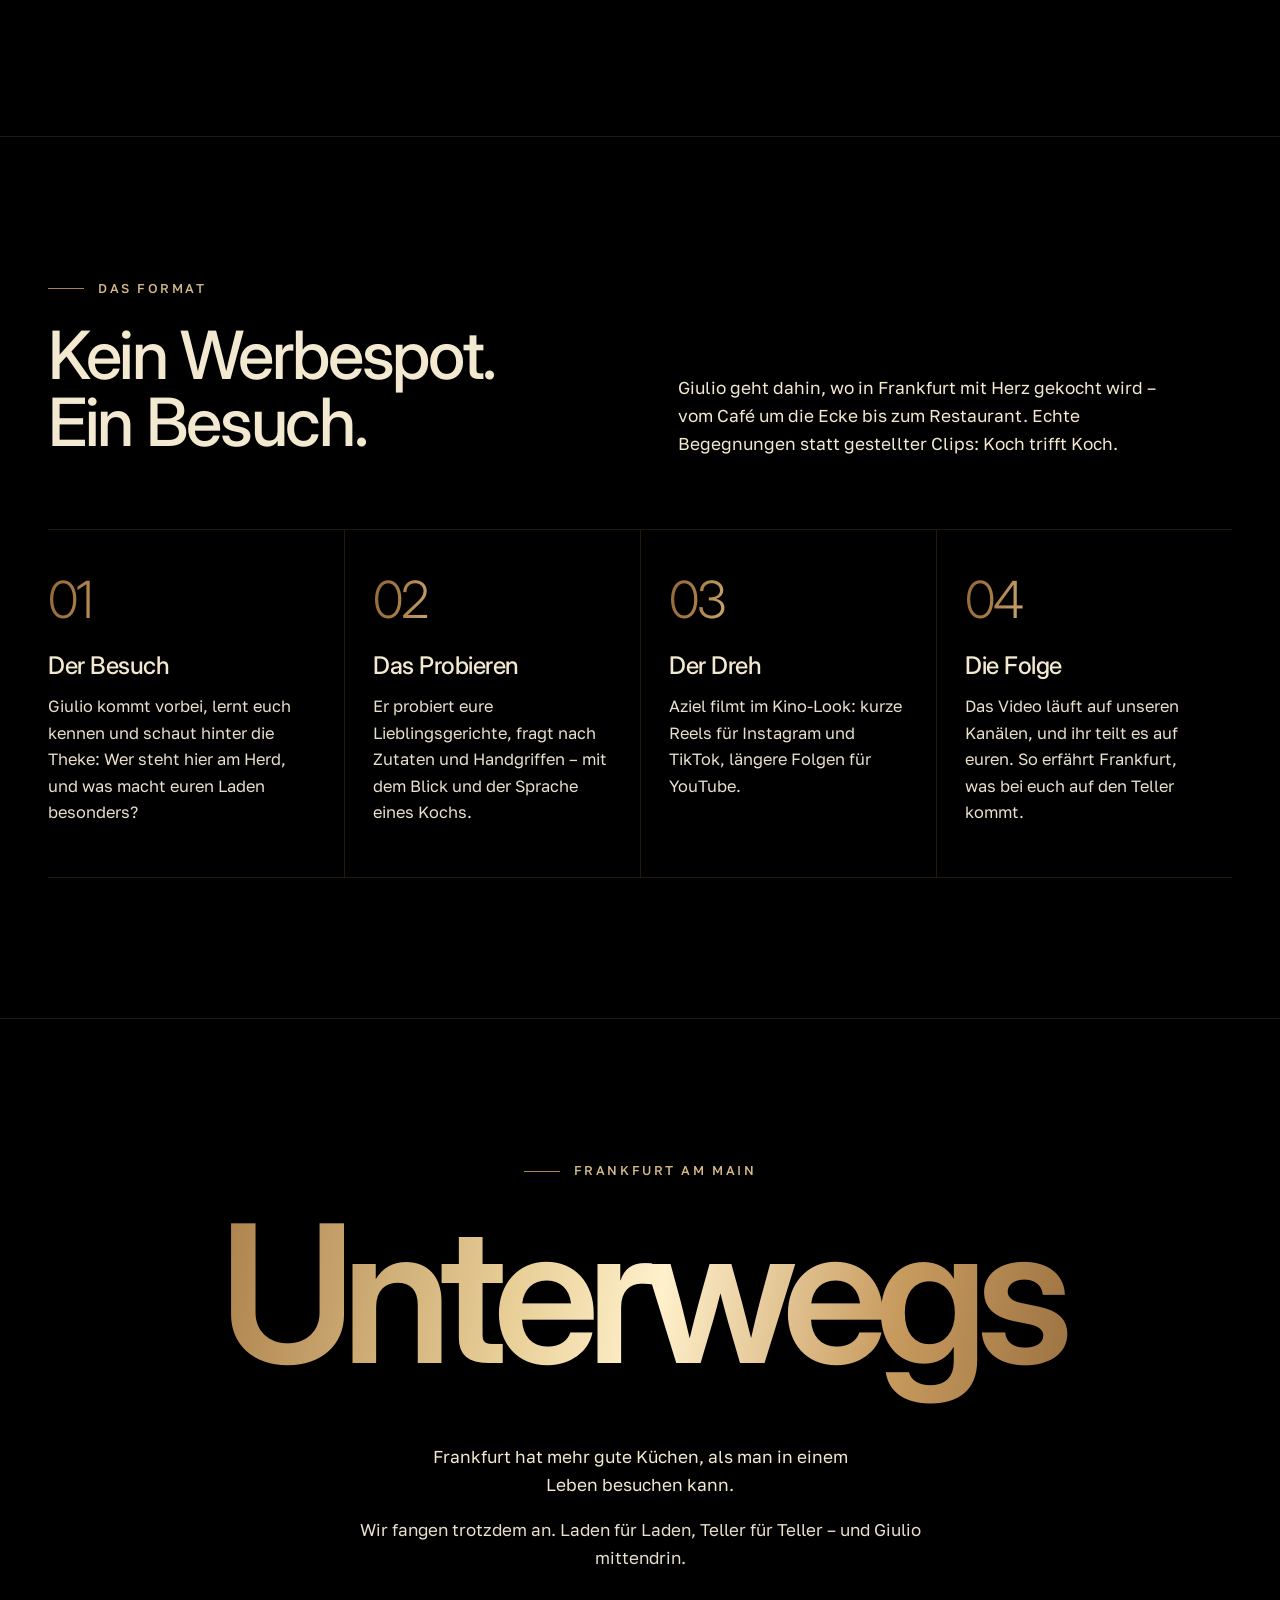
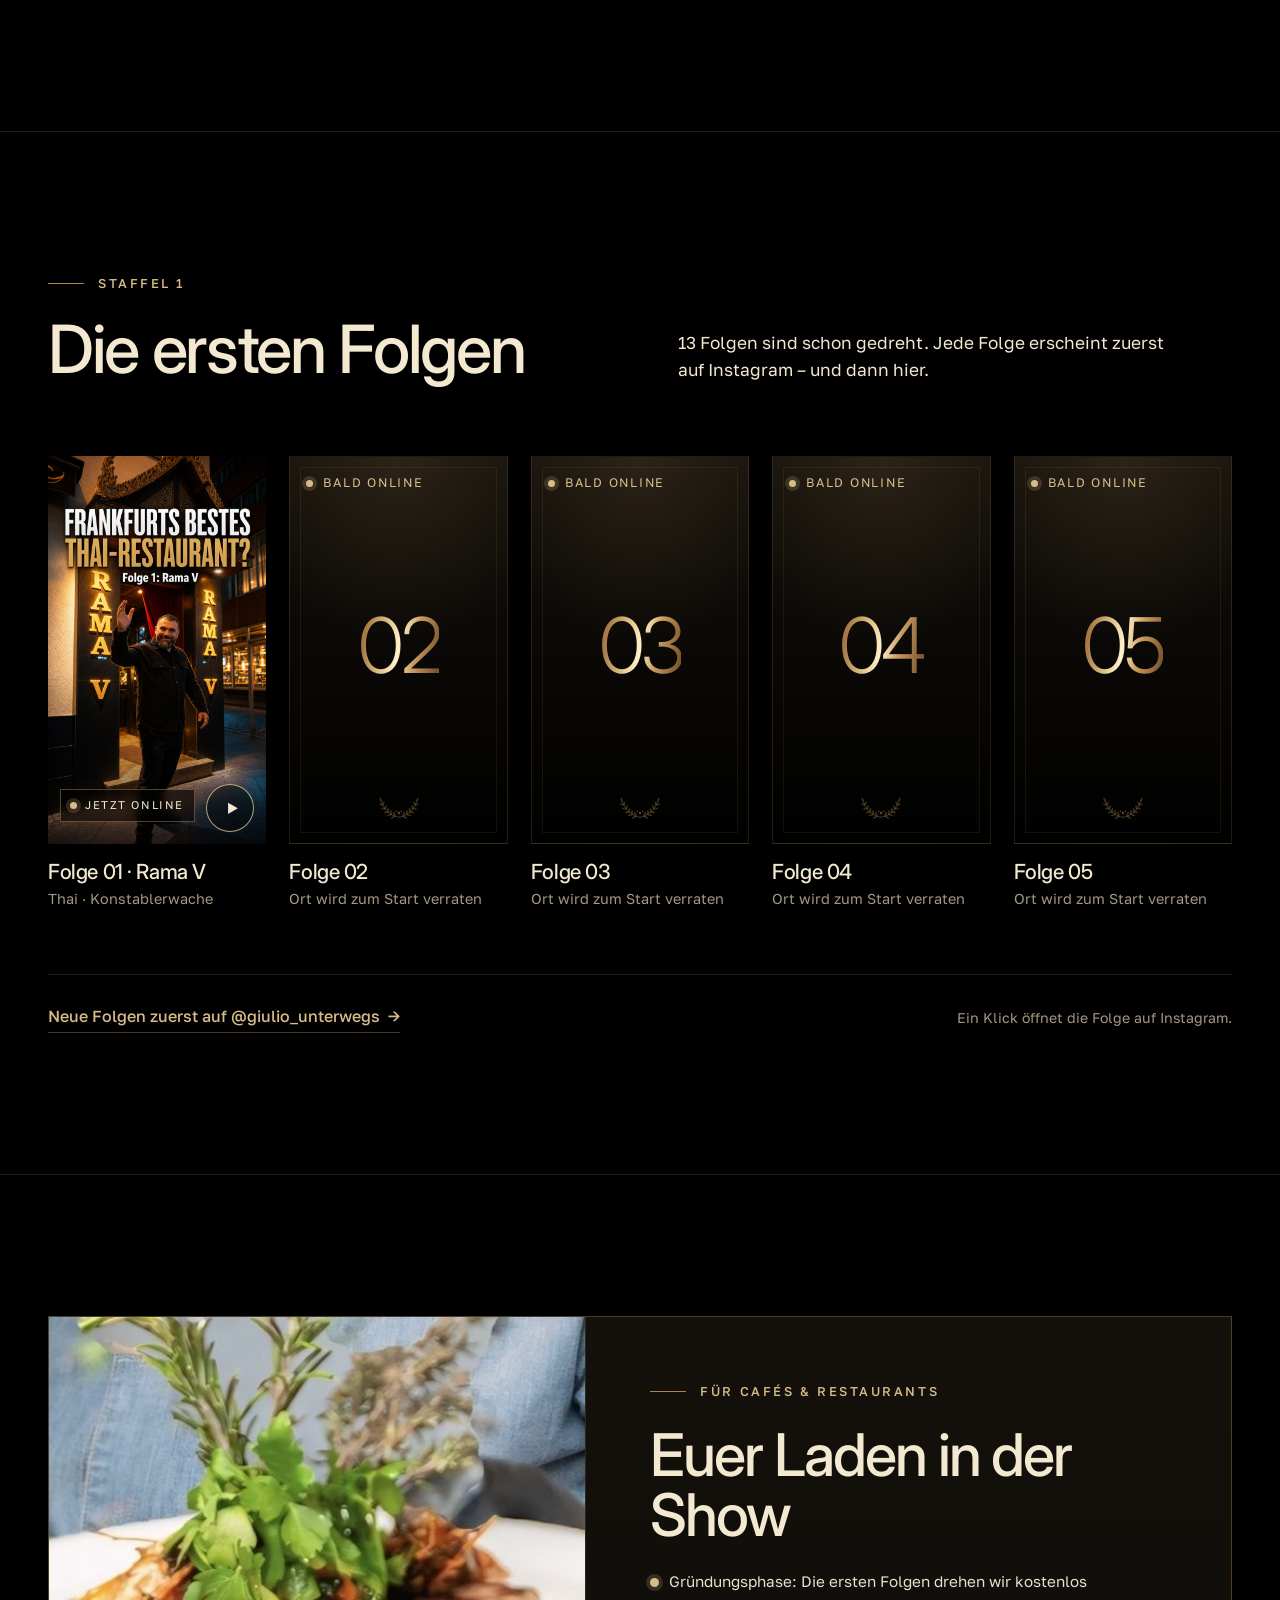
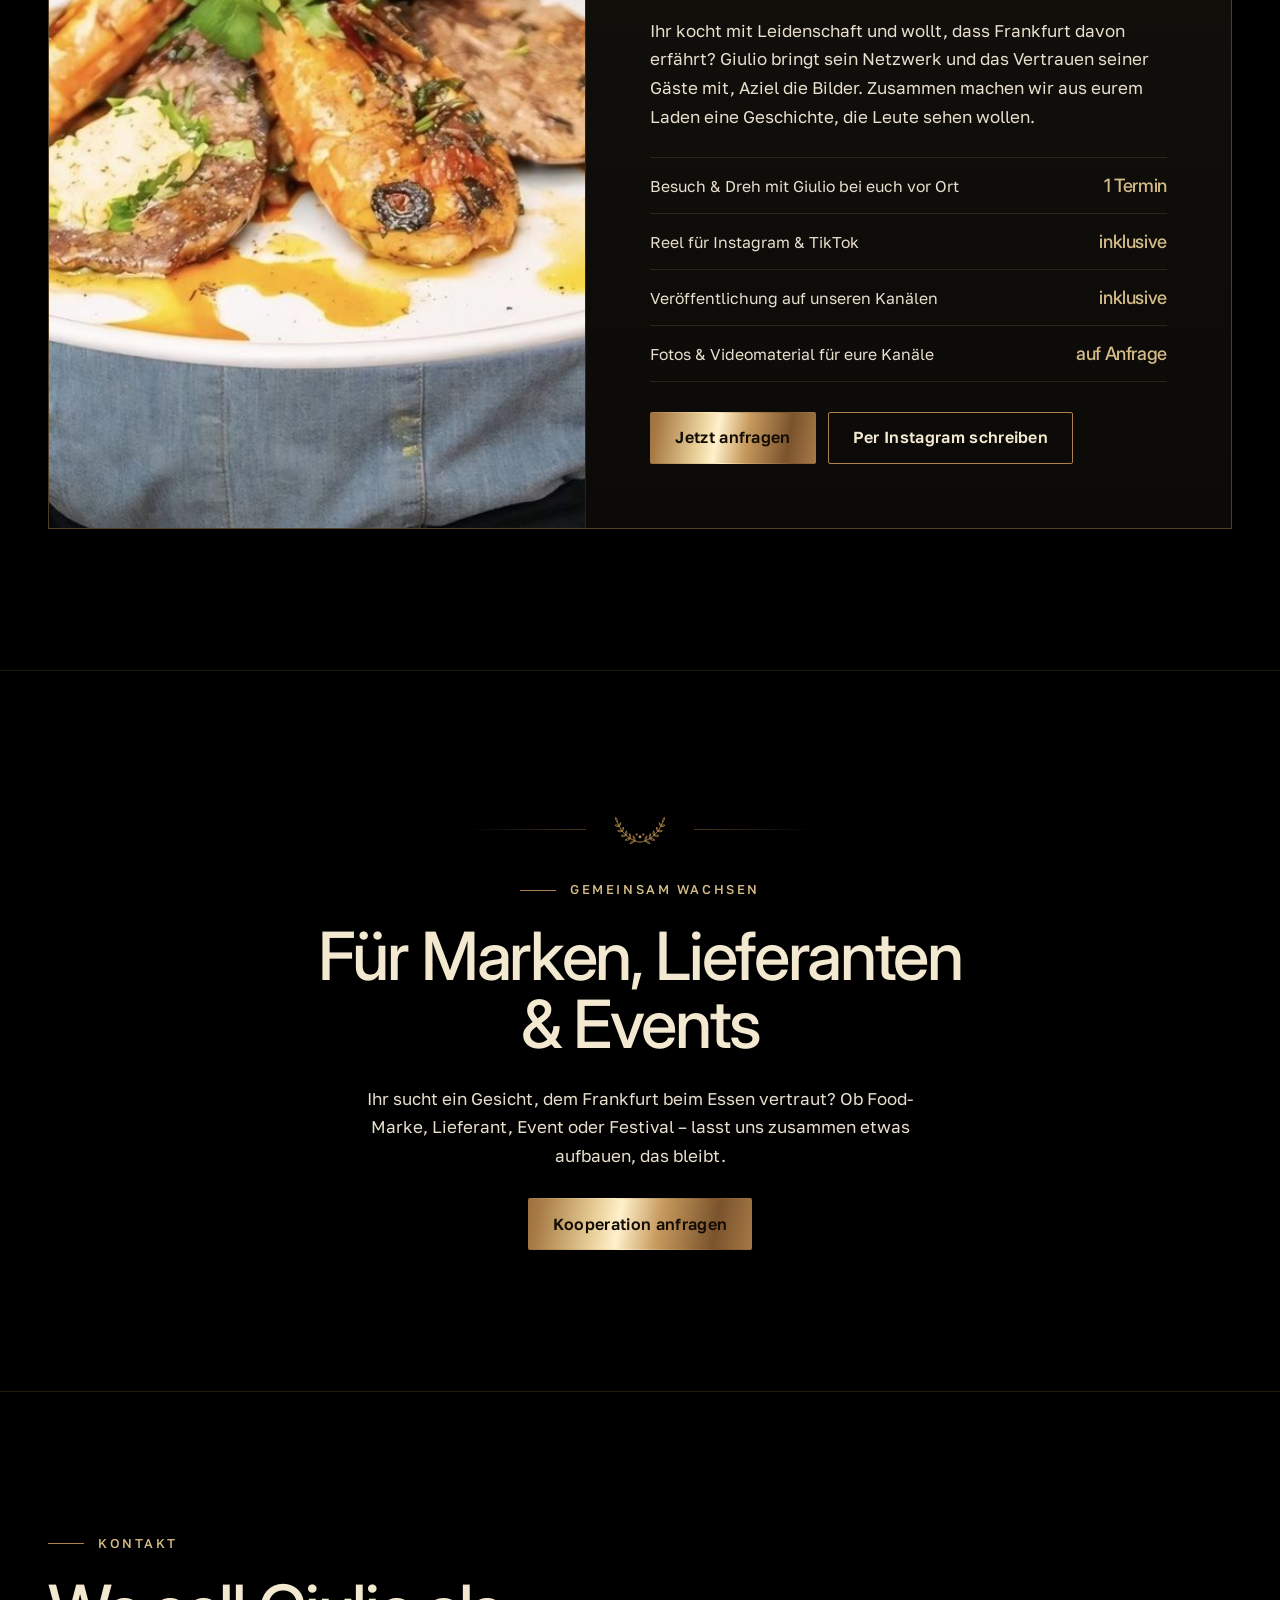
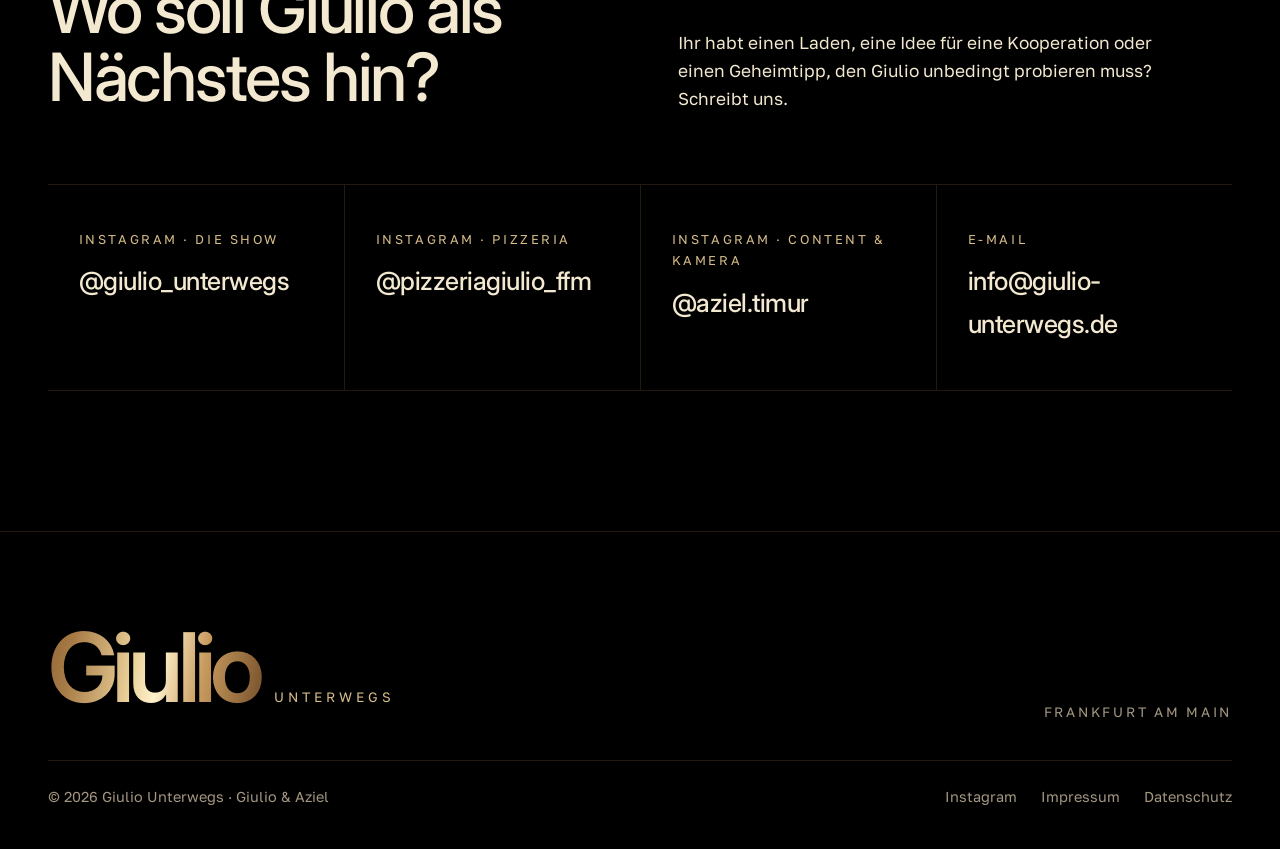
==== commit f4a14c6c: "Folgen: 13 Folgen gedreht Co-Authored-By: Claude Opus 5.5 <noreply@anthropic.com> Claude-Session: ht" ====
--- a/index.html
+++ b/index.html
@@ -191,7 +191,7 @@
         <p class="eyebrow auftauchen">Staffel 1</p>
         <h2 class="titel auftauchen" id="folgen-h">Die ersten Folgen</h2>
       </div>
-      <p class="lead auftauchen" data-verzoegerung="1">Fünf Läden, fünf Geschichten. Wohin es geht, verraten wir, sobald die Folgen online sind.</p>
+      <p class="lead auftauchen" data-verzoegerung="1">13 Folgen sind schon gedreht. Jede Folge erscheint zuerst auf Instagram – und dann hier.</p>
     </div>
 
     <!--
@@ -213,7 +213,7 @@
     -->
     <ul class="folgen-raster">
       <li class="folge-karte auftauchen">
-        <a class="video-knopf" href="https://www.instagram.com/giulio_unterwegs/reels/" target="_blank" rel="noopener">
+        <a class="video-knopf" href="https://www.instagram.com/reel/Df-cqggRraO/" target="_blank" rel="noopener">
           <img src="assets/img/folge-01.jpg" alt="Giulio winkt vor dem Eingang des Thai-Restaurants Rama V in Frankfurt" width="720" height="1280" loading="lazy">
           <span class="status neu">Jetzt online</span>
           <span class="play"><svg viewBox="0 0 24 24" aria-hidden="true"><use href="#play"/></svg></span>
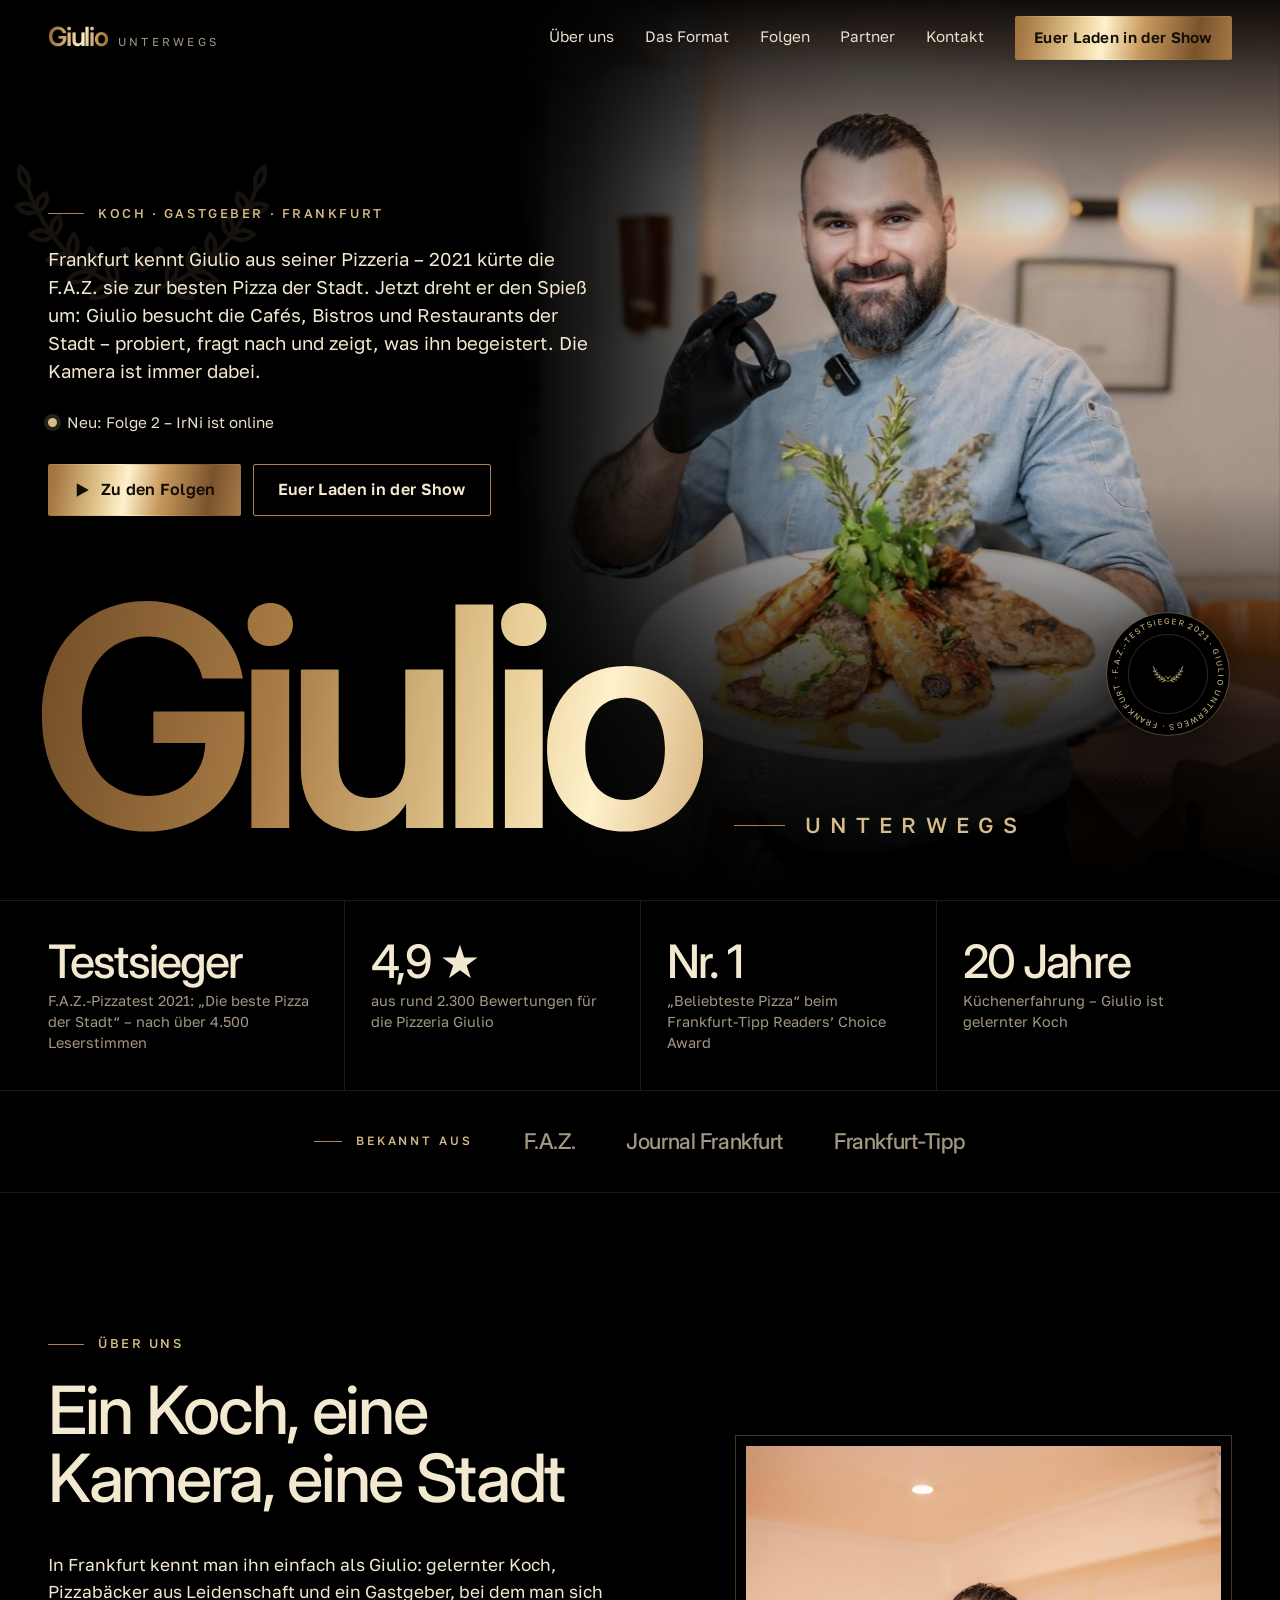
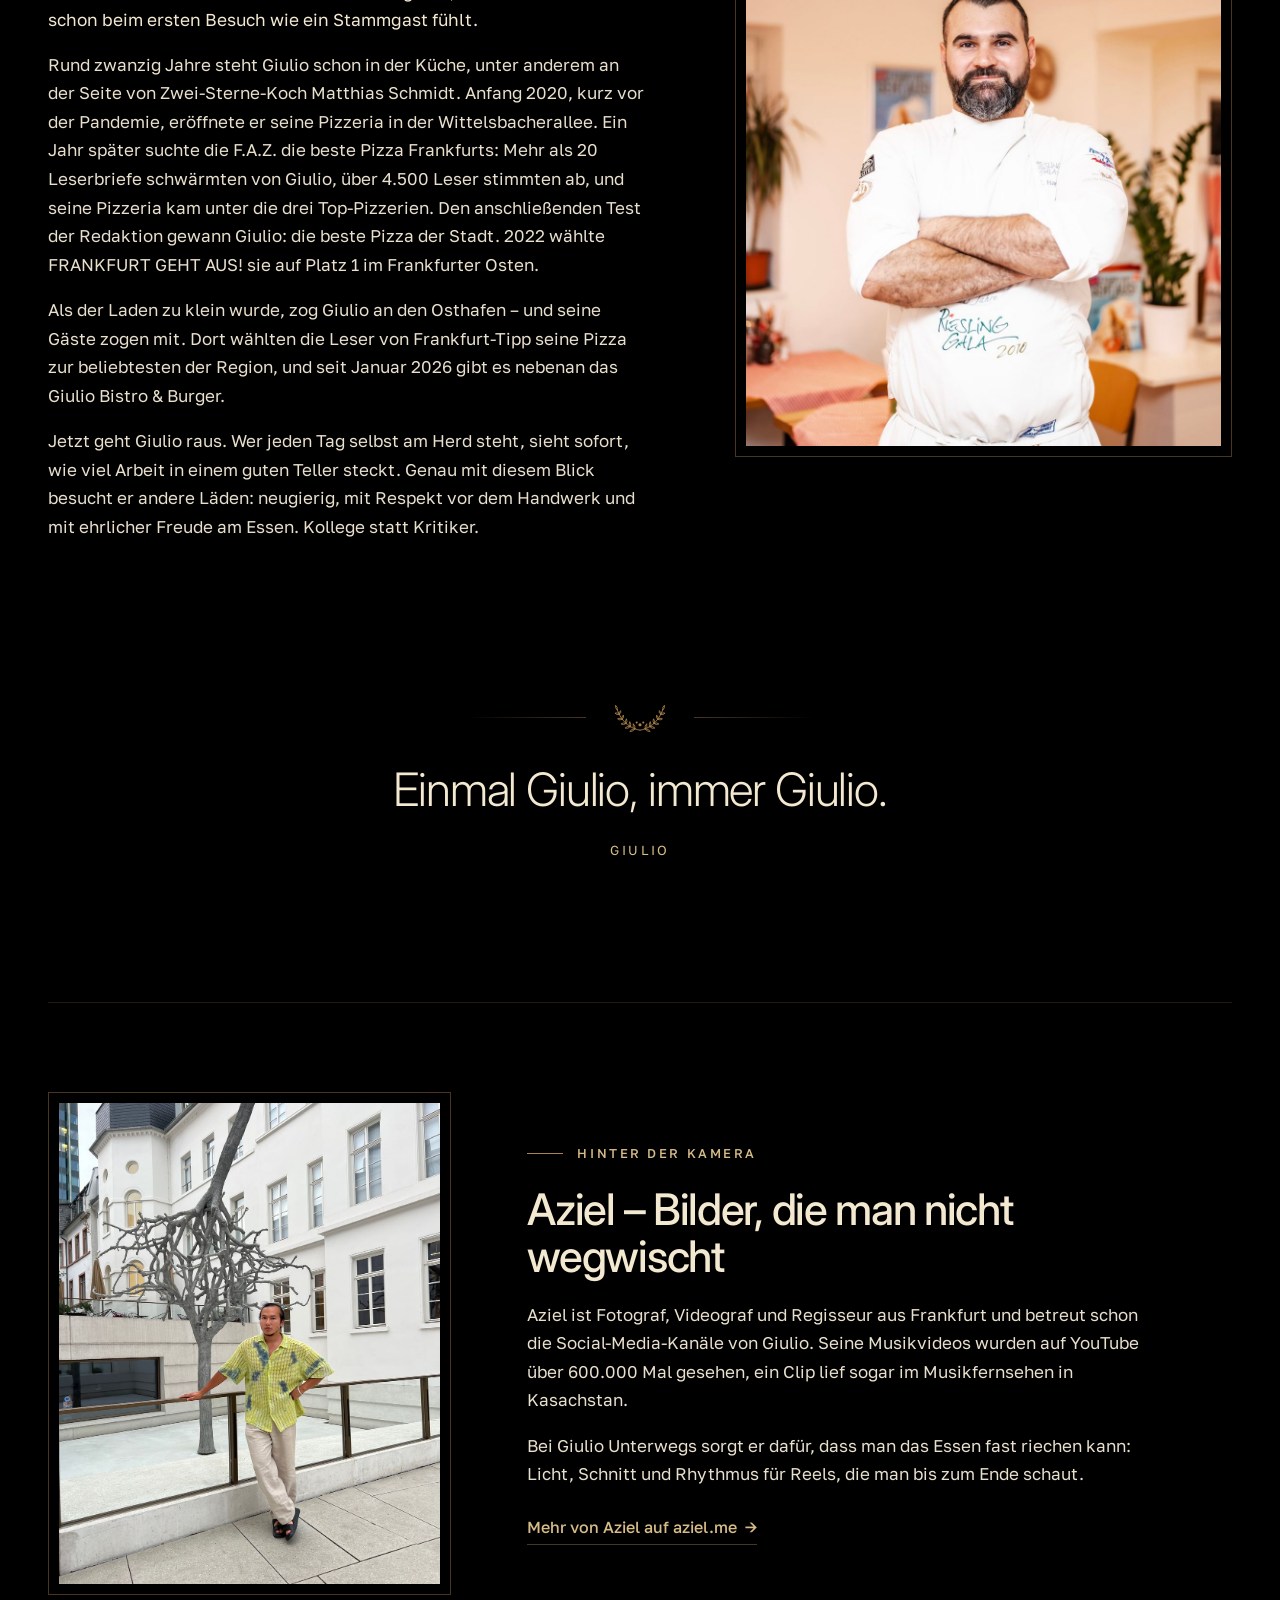
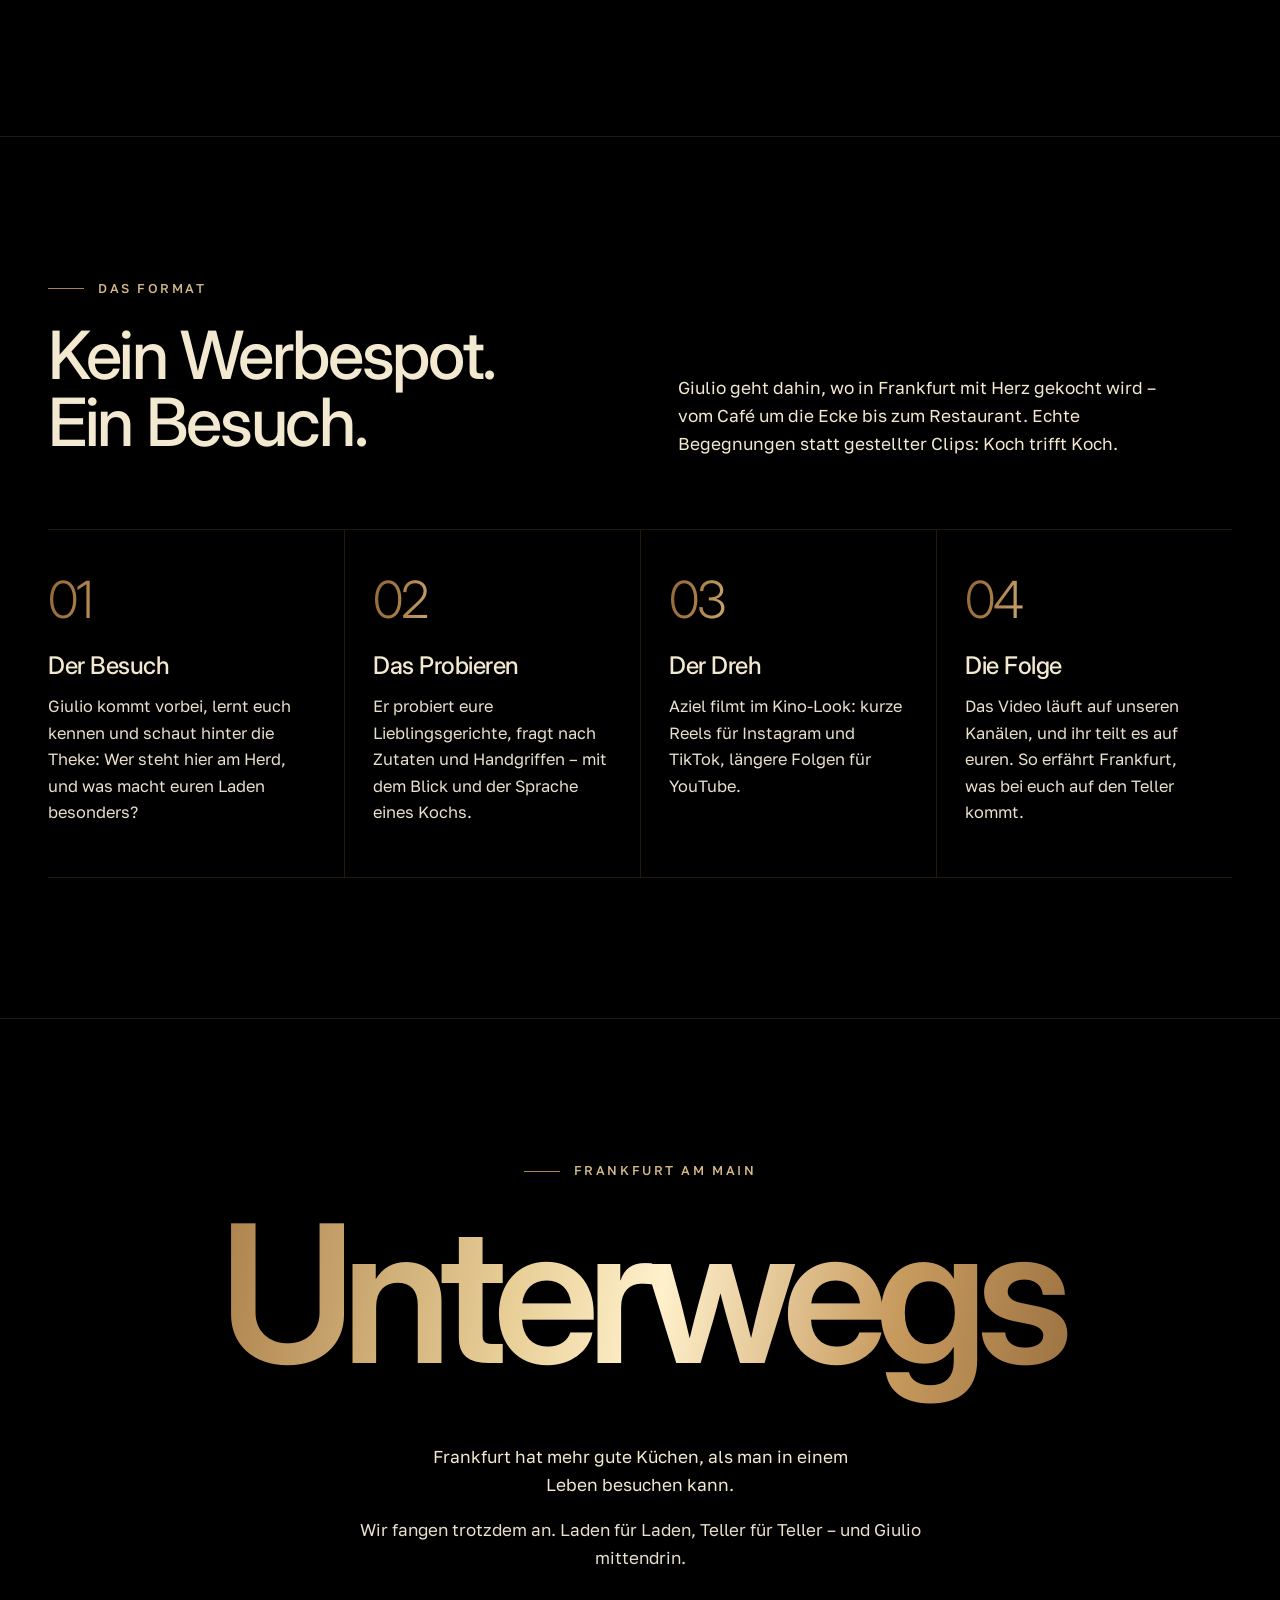
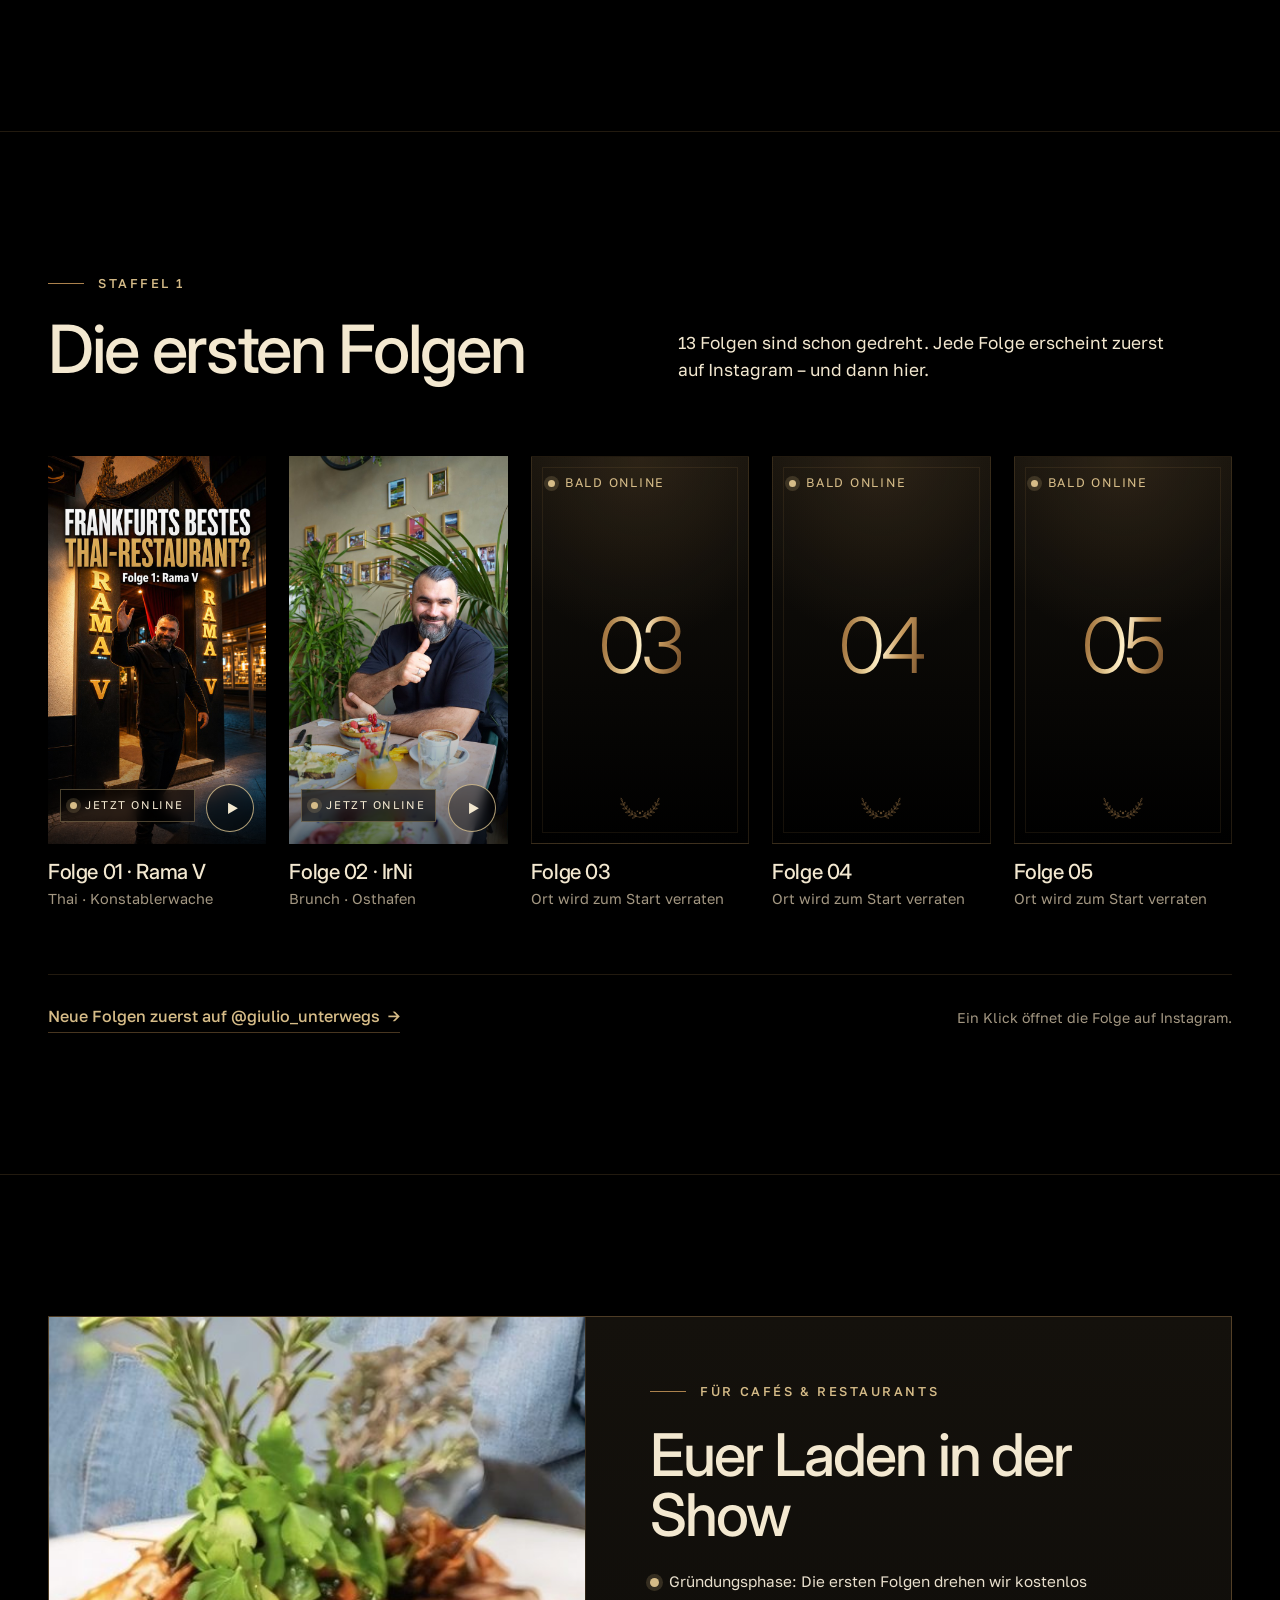
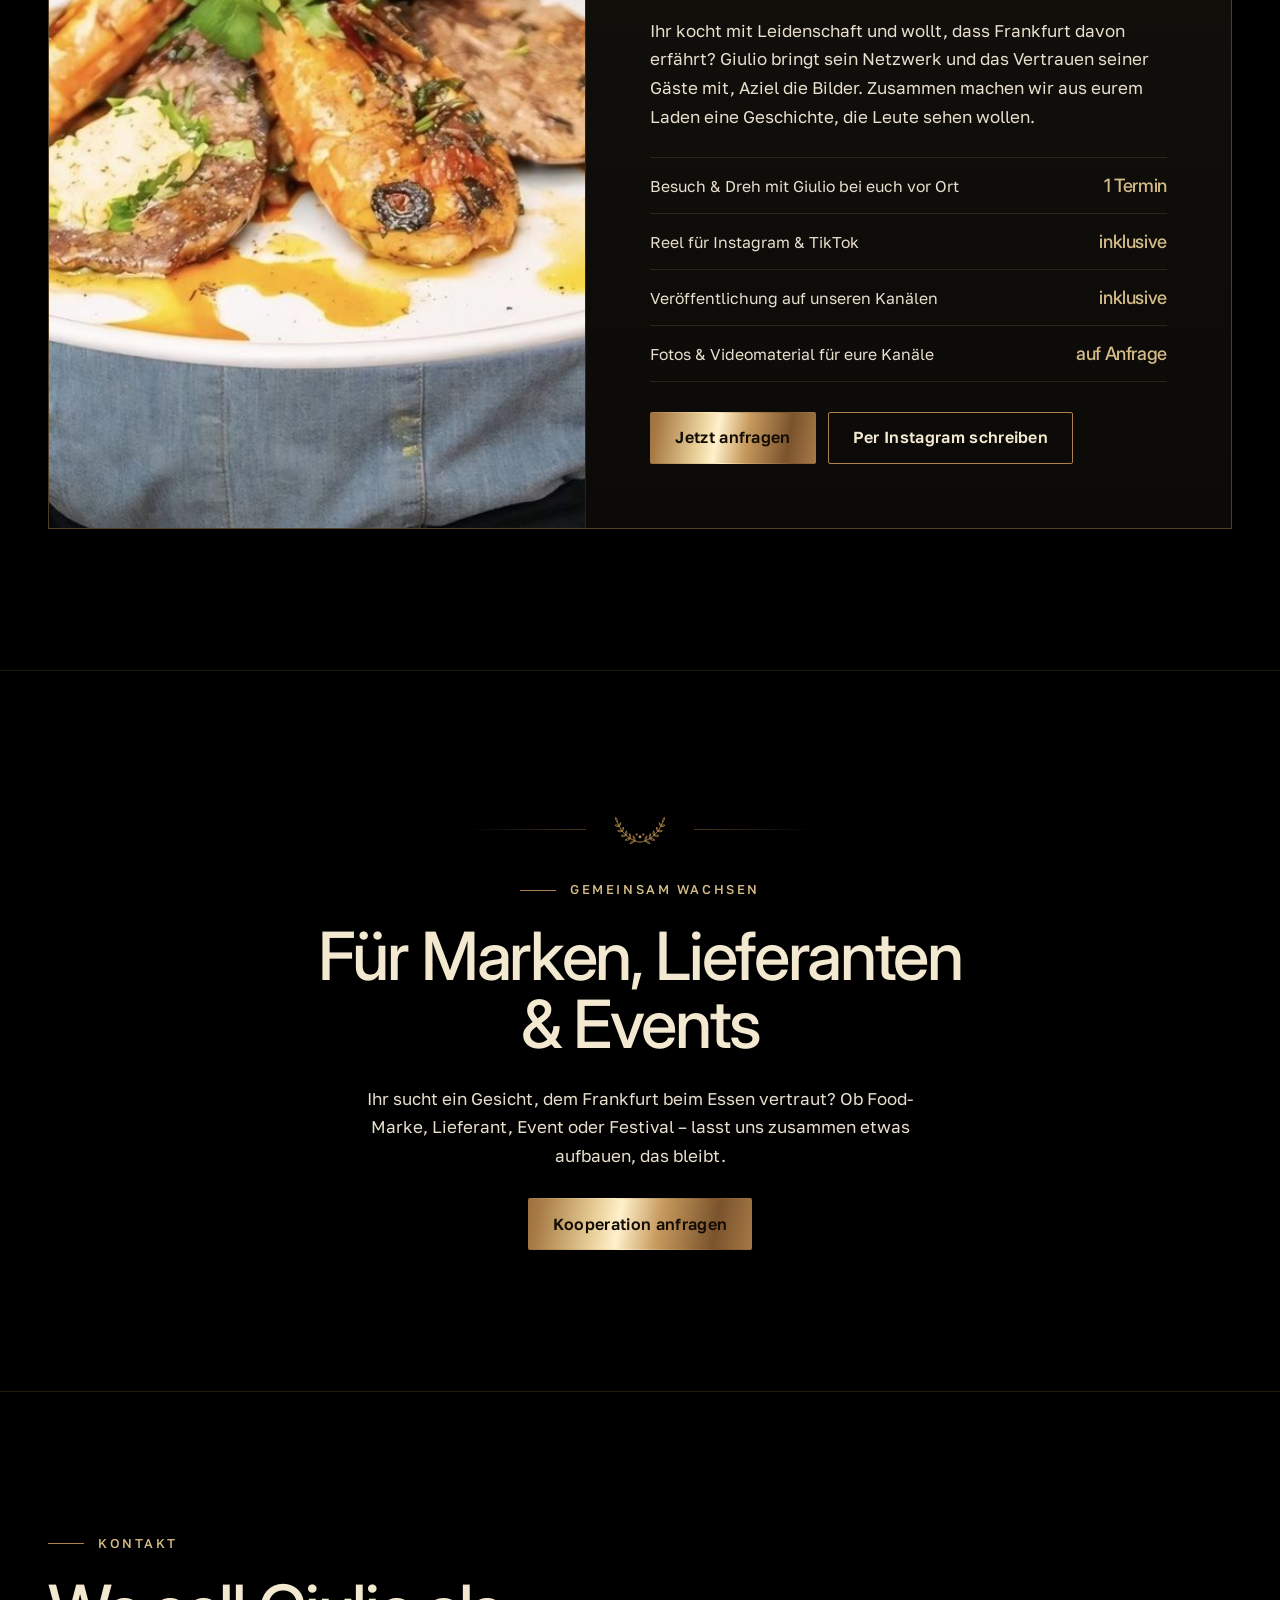
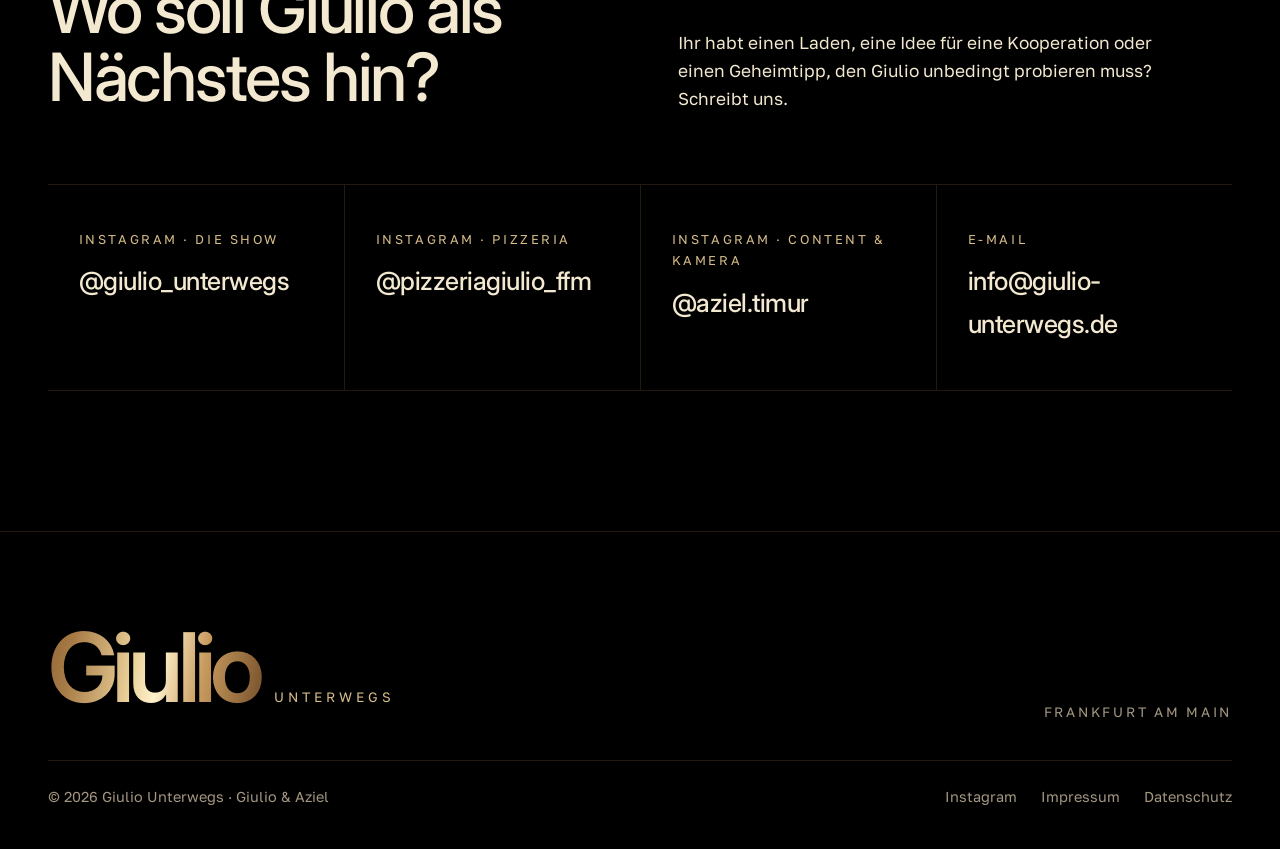
==== commit 9668effe: "Folge 2 online: IrNi mit Vorschaubild und Link zum Reel Co-Authored-By: Claude Opus 5.5 <noreply@ant" ====
--- a/index.html
+++ b/index.html
@@ -68,7 +68,7 @@
     <div class="hero-text">
       <p class="eyebrow">Koch · Gastgeber · Frankfurt</p>
       <p class="hero-lead">Frankfurt kennt Giulio aus seiner Pizzeria – 2021 kürte die F.A.Z. sie zur besten Pizza der Stadt. Jetzt dreht er den Spieß um: Giulio besucht die Cafés, Bistros und Restaurants der Stadt – probiert, fragt nach und zeigt, was ihn begeistert. Die Kamera ist immer dabei.</p>
-      <a class="status" href="#folgen">Neu: Folge&nbsp;1 – Rama&nbsp;V ist online</a>
+      <a class="status" href="#folgen">Neu: Folge&nbsp;2 – IrNi ist online</a>
       <div class="hero-cta">
         <a class="btn btn--gold" href="#folgen"><svg viewBox="0 0 24 24" fill="currentColor" aria-hidden="true"><use href="#play"/></svg>Zu den Folgen</a>
         <a class="btn" href="#fuer-laeden">Euer Laden in der Show</a>
@@ -223,9 +223,14 @@
         <p>Thai · Konstablerwache</p>
       </li>
       <li class="folge-karte auftauchen" data-verzoegerung="1">
-        <div class="folge-platz"><span class="status bald">Bald online</span><span class="folge-nr metall-text">02</span><svg viewBox="0 0 120 60" aria-hidden="true"><use href="#orn"/></svg></div>
-        <h3>Folge 02</h3>
-        <p>Ort wird zum Start verraten</p>
+        <a class="video-knopf" href="https://www.instagram.com/reel/DgA4osDx5eR/" target="_blank" rel="noopener">
+          <img src="assets/img/folge-02.jpg" alt="Giulio zeigt Daumen hoch an einem gedeckten Frühstückstisch im IrNi Café in Frankfurt" width="720" height="1280" loading="lazy">
+          <span class="status neu">Jetzt online</span>
+          <span class="play"><svg viewBox="0 0 24 24" aria-hidden="true"><use href="#play"/></svg></span>
+          <span class="sr-only">Folge 02 auf Instagram ansehen</span>
+        </a>
+        <h3>Folge 02 · IrNi</h3>
+        <p>Brunch · Osthafen</p>
       </li>
       <li class="folge-karte auftauchen" data-verzoegerung="2">
         <div class="folge-platz"><span class="status bald">Bald online</span><span class="folge-nr metall-text">03</span><svg viewBox="0 0 120 60" aria-hidden="true"><use href="#orn"/></svg></div>
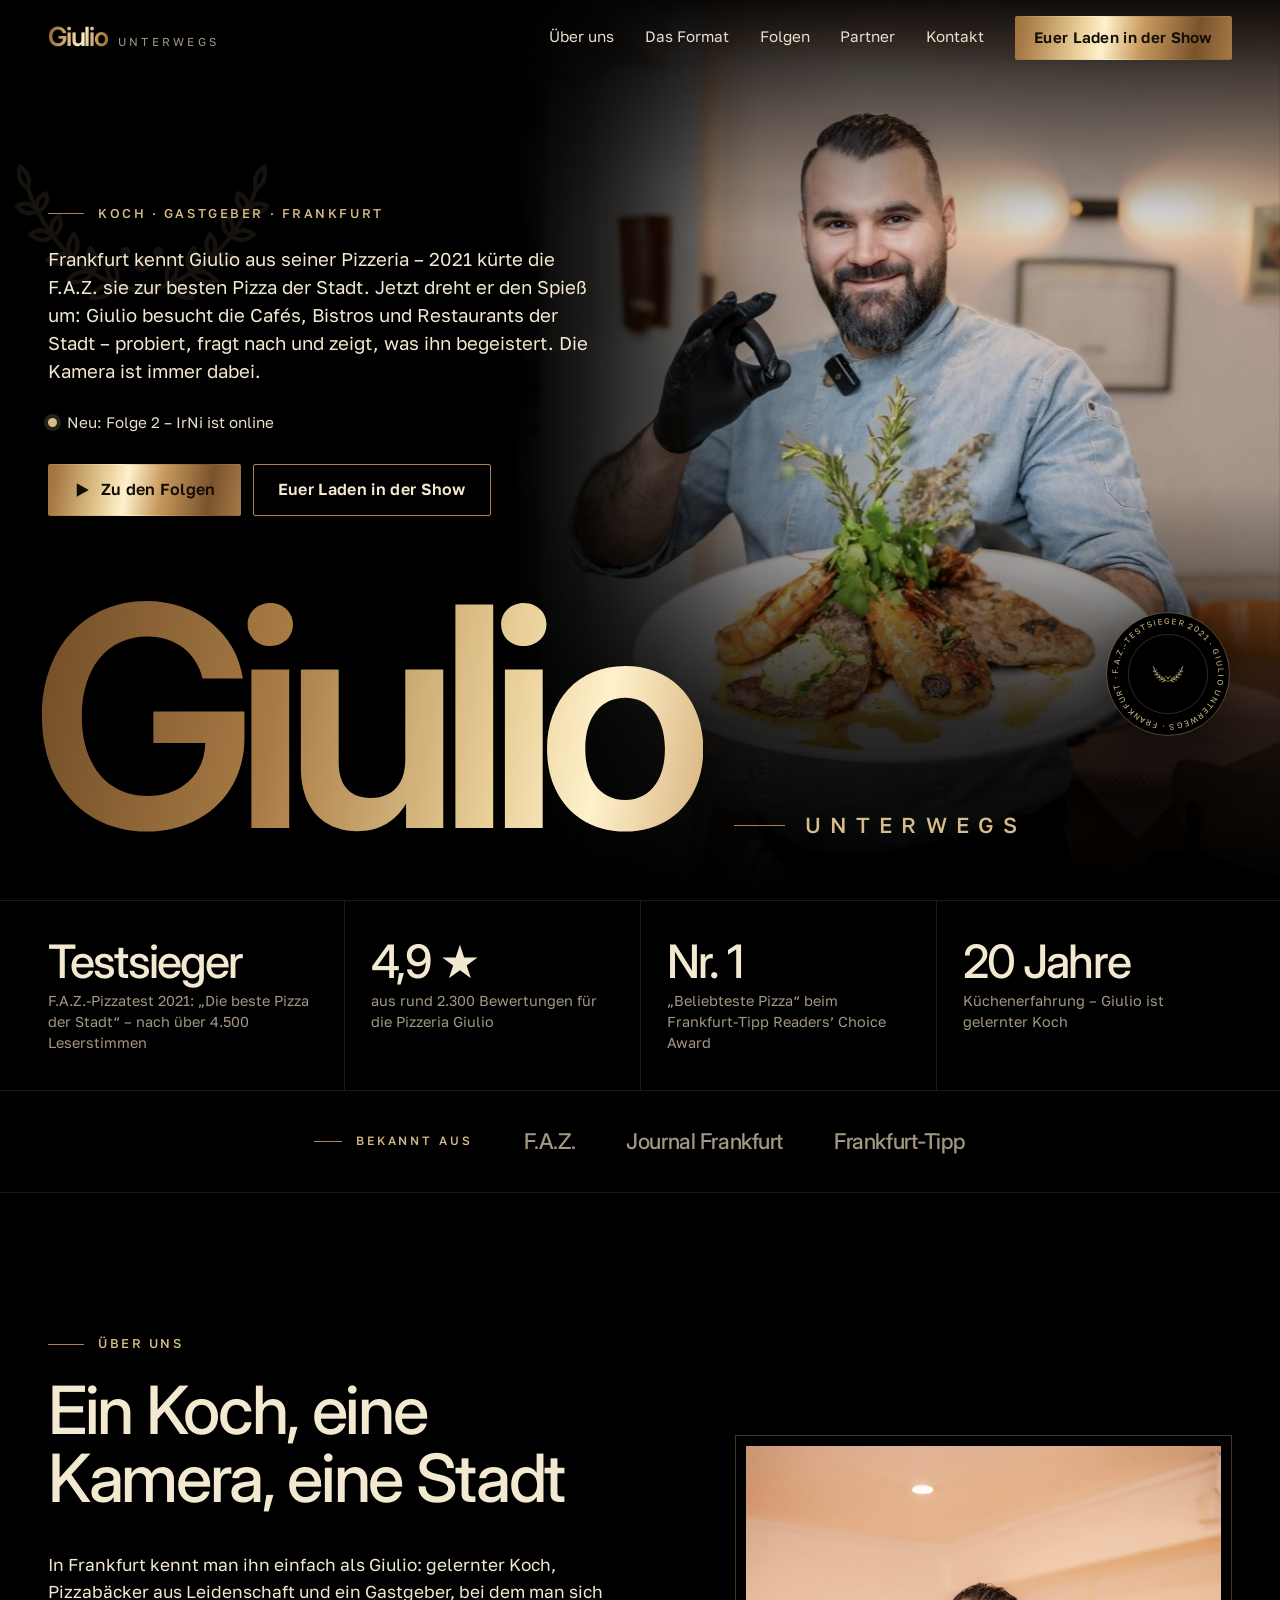
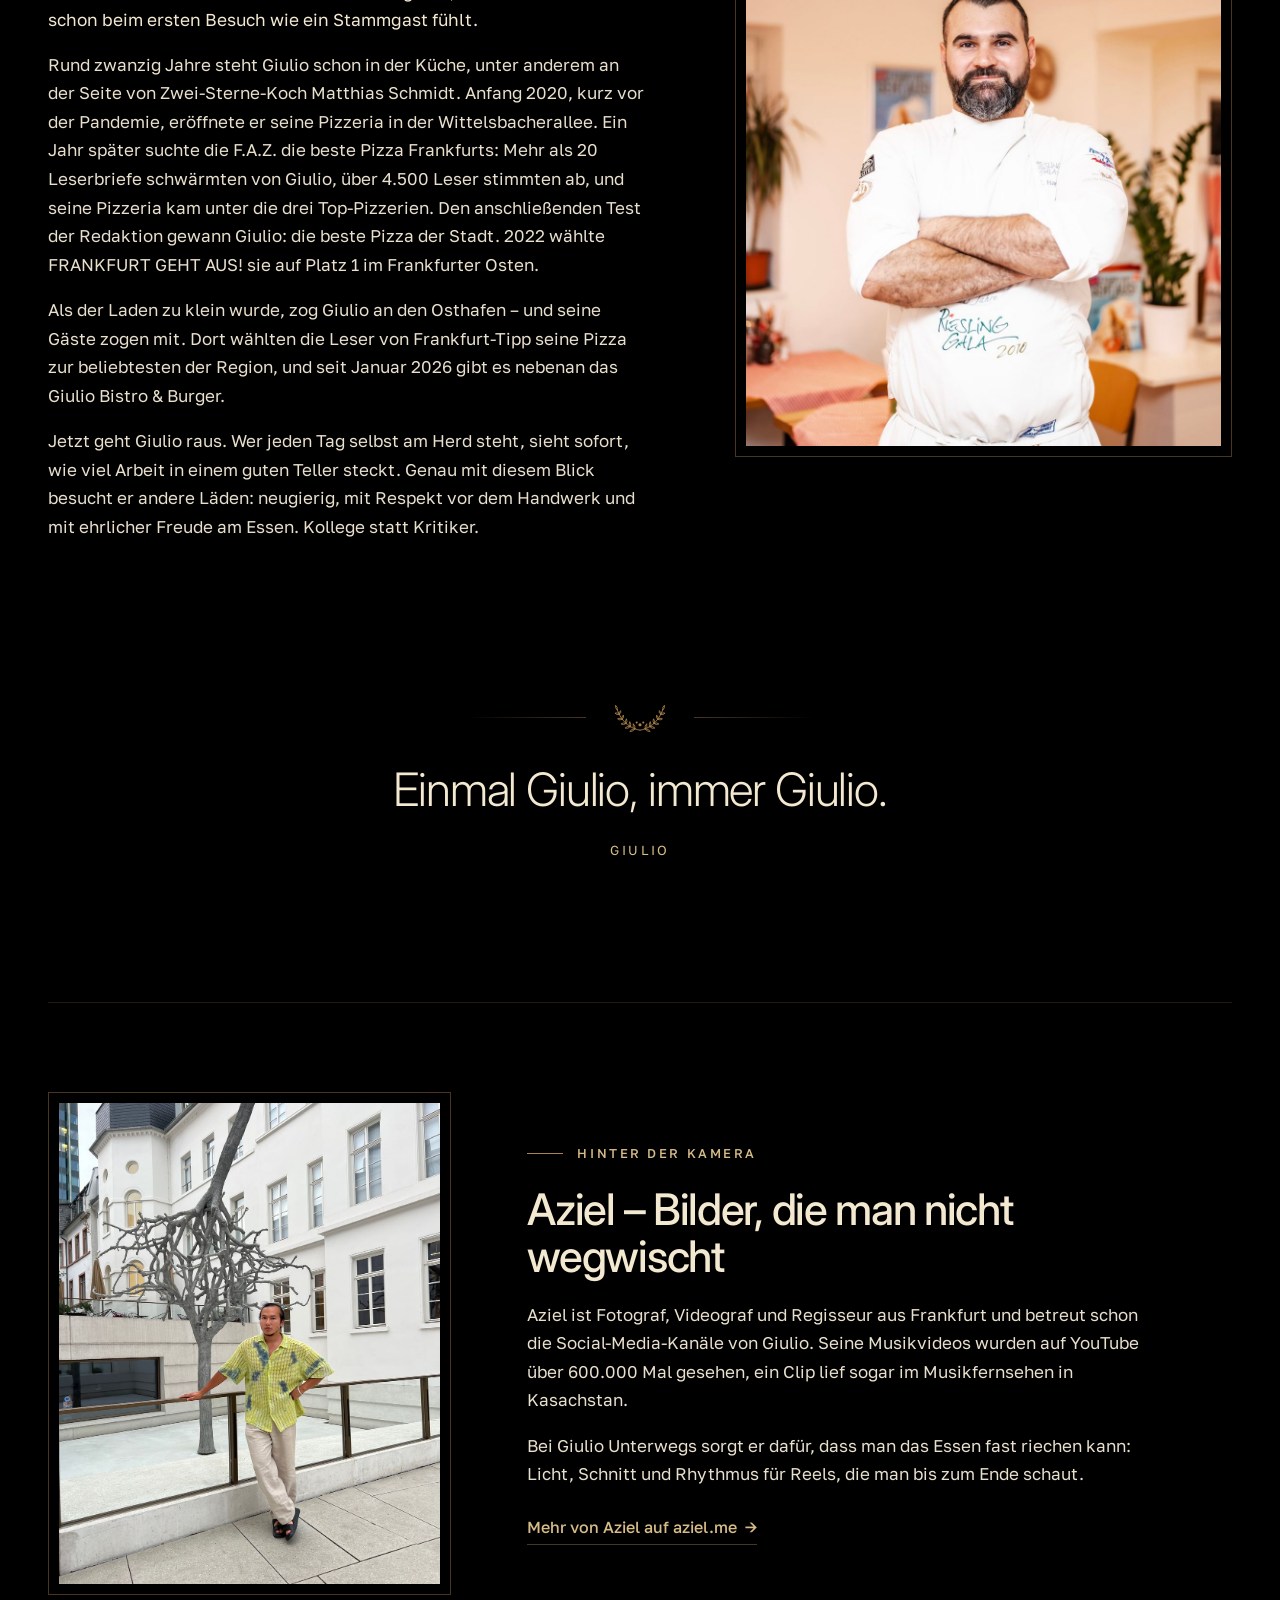
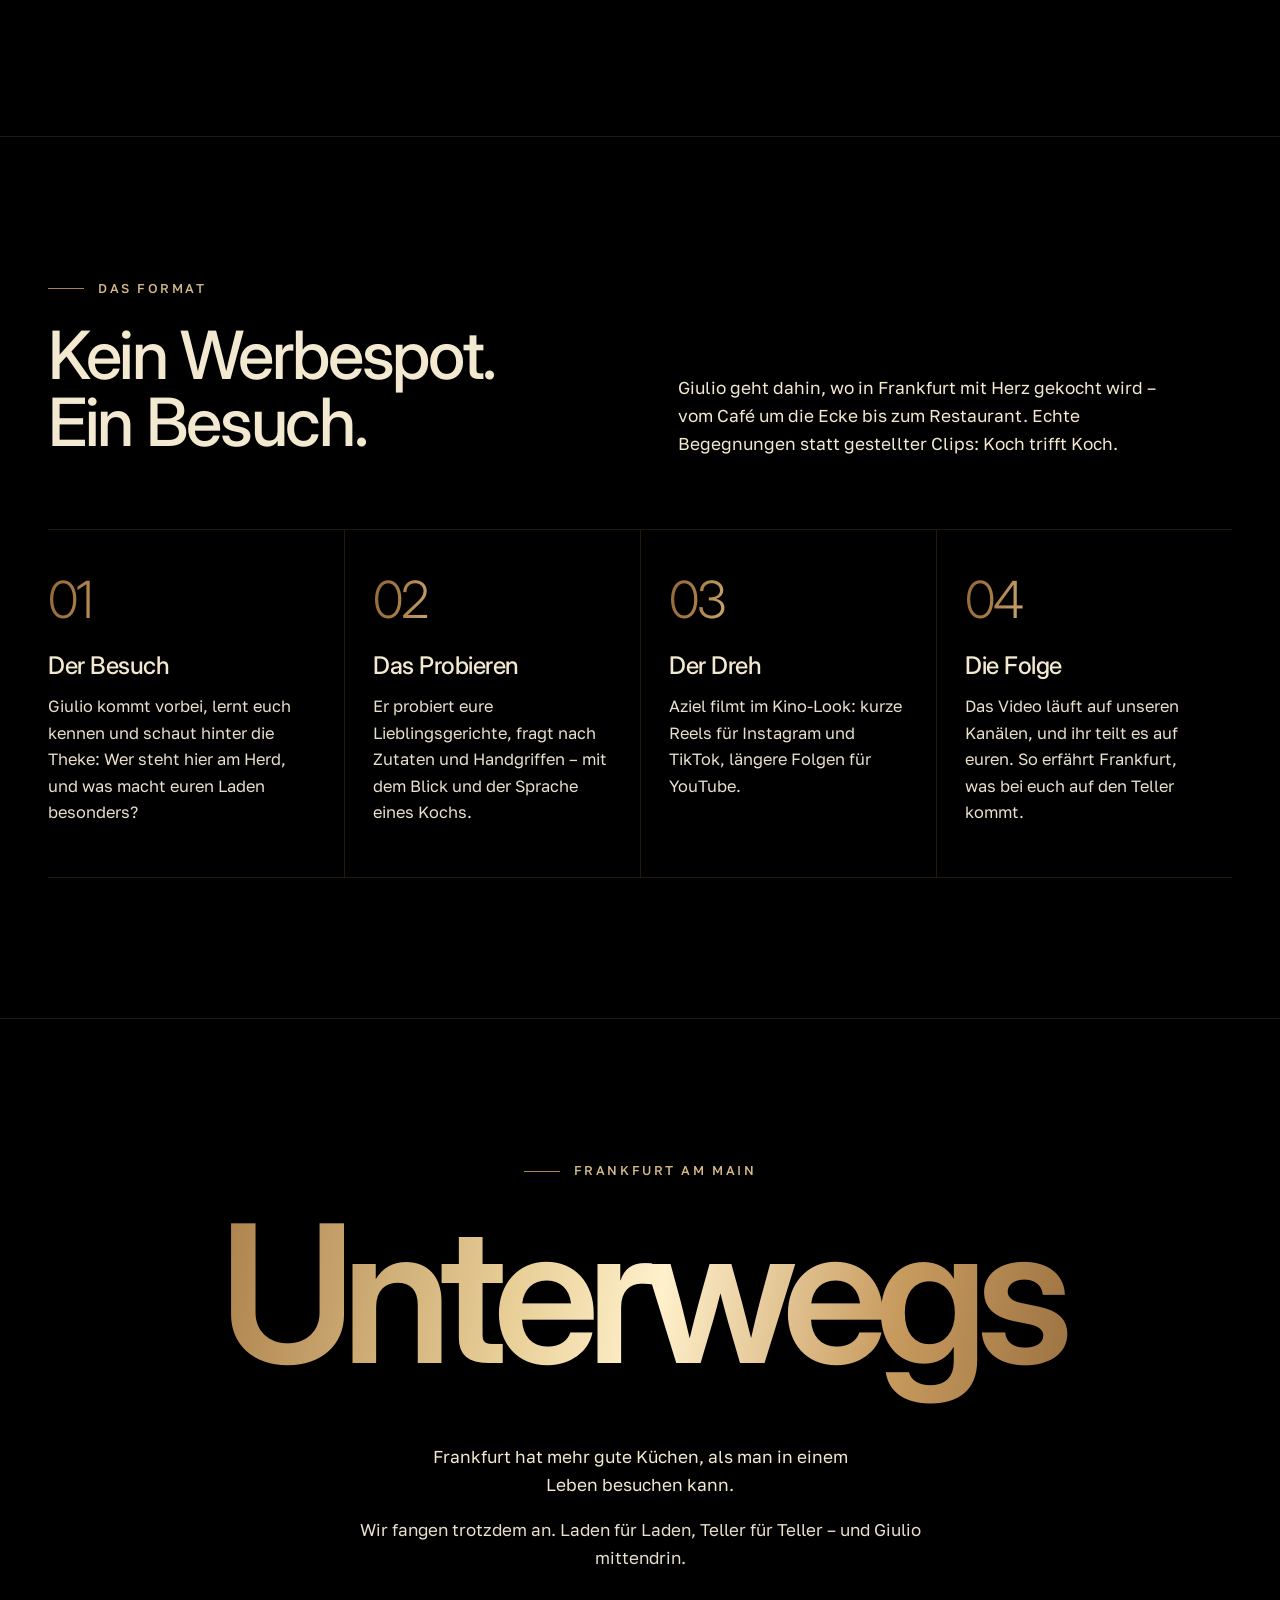
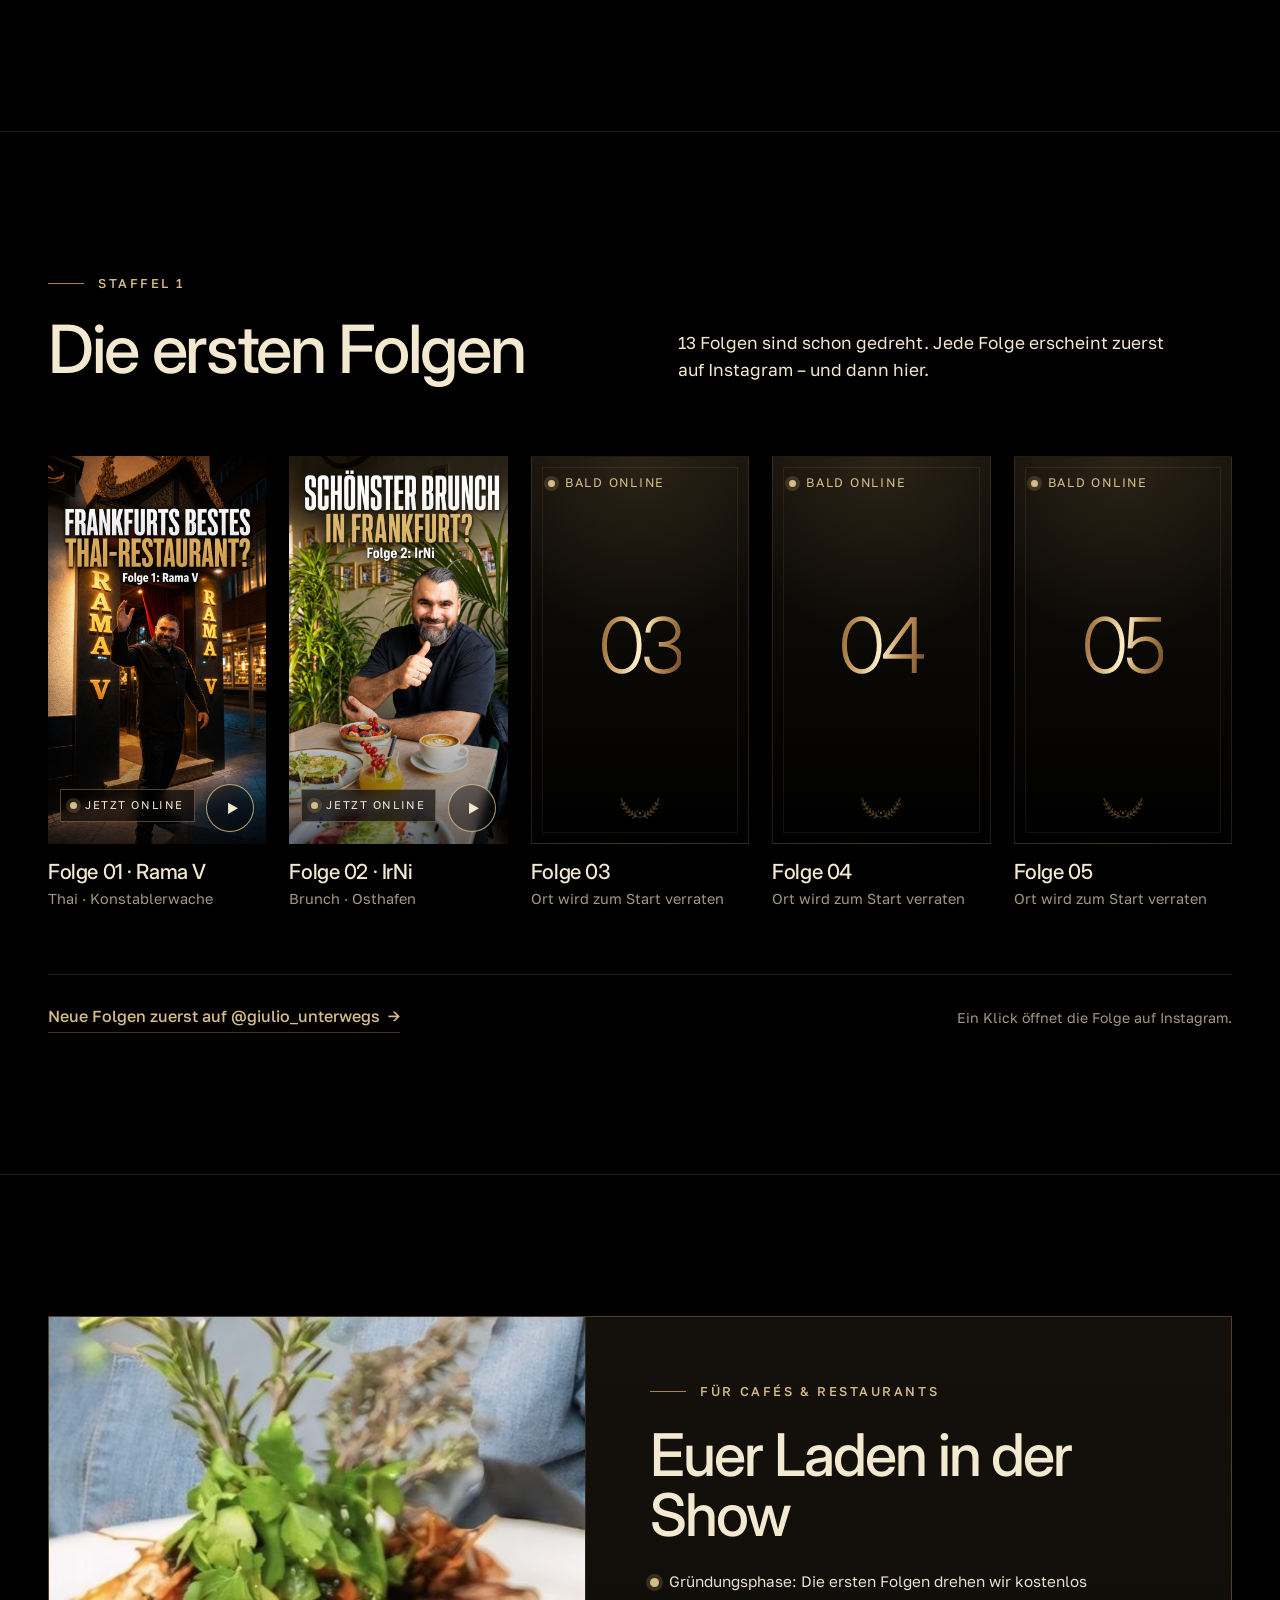
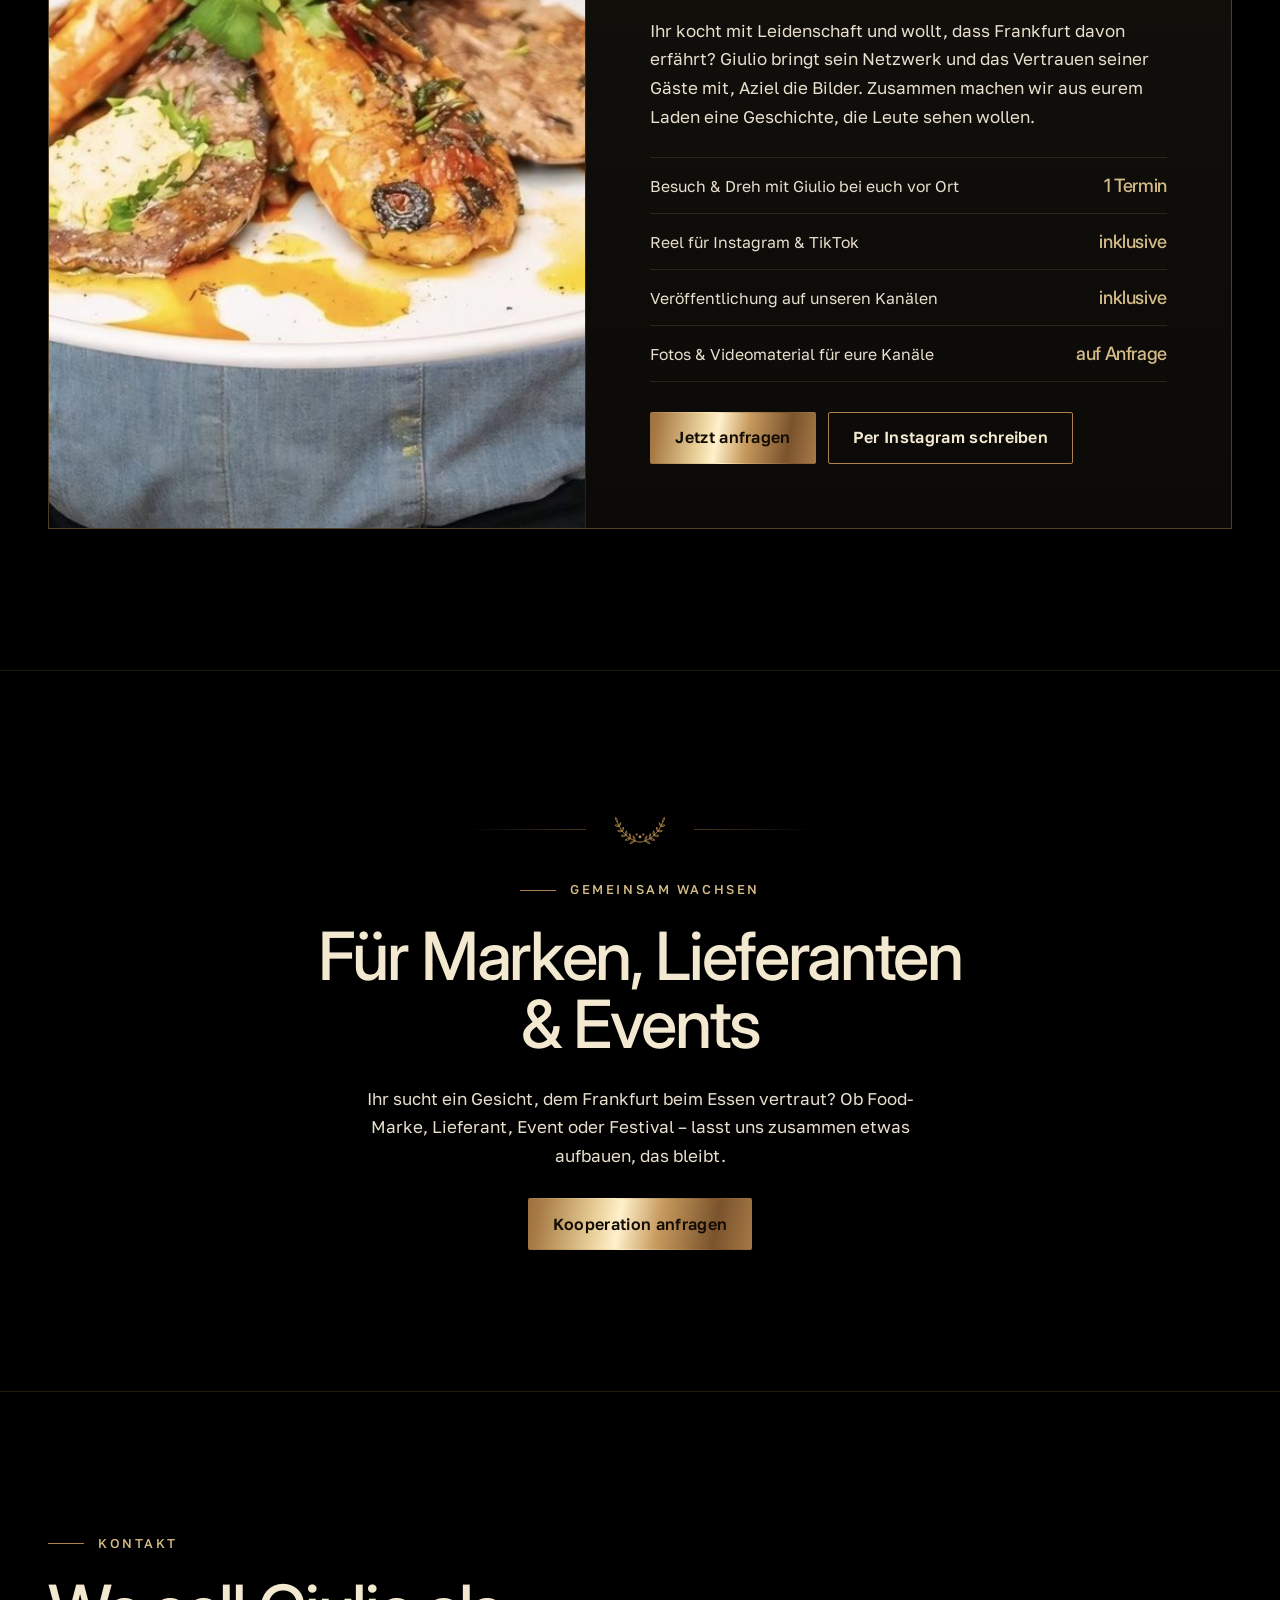
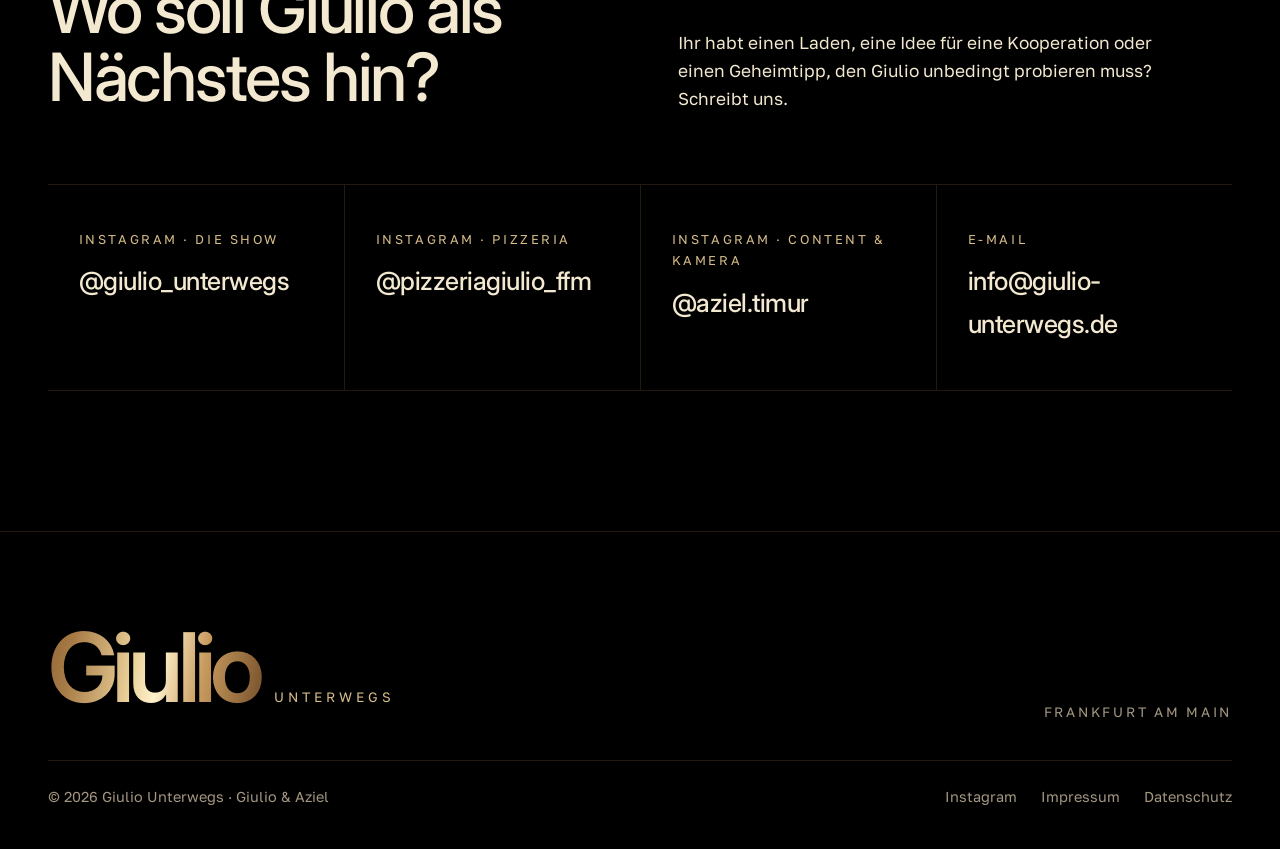
==== commit 1ddb1843: "Folge 2: fertiges Titelbild IrNi Co-Authored-By: Claude Opus 5.5 <noreply@anthropic.com> Claude-Sess" ====
--- a/index.html
+++ b/index.html
@@ -224,7 +224,7 @@
       </li>
       <li class="folge-karte auftauchen" data-verzoegerung="1">
         <a class="video-knopf" href="https://www.instagram.com/reel/DgA4osDx5eR/" target="_blank" rel="noopener">
-          <img src="assets/img/folge-02.jpg" alt="Giulio zeigt Daumen hoch an einem gedeckten Frühstückstisch im IrNi Café in Frankfurt" width="720" height="1280" loading="lazy">
+          <img src="assets/img/folge-02.jpg?v=2" alt="Titelbild Folge 2: Schönster Brunch in Frankfurt? Giulio mit Daumen hoch am Frühstückstisch im IrNi" width="720" height="1280" loading="lazy">
           <span class="status neu">Jetzt online</span>
           <span class="play"><svg viewBox="0 0 24 24" aria-hidden="true"><use href="#play"/></svg></span>
           <span class="sr-only">Folge 02 auf Instagram ansehen</span>
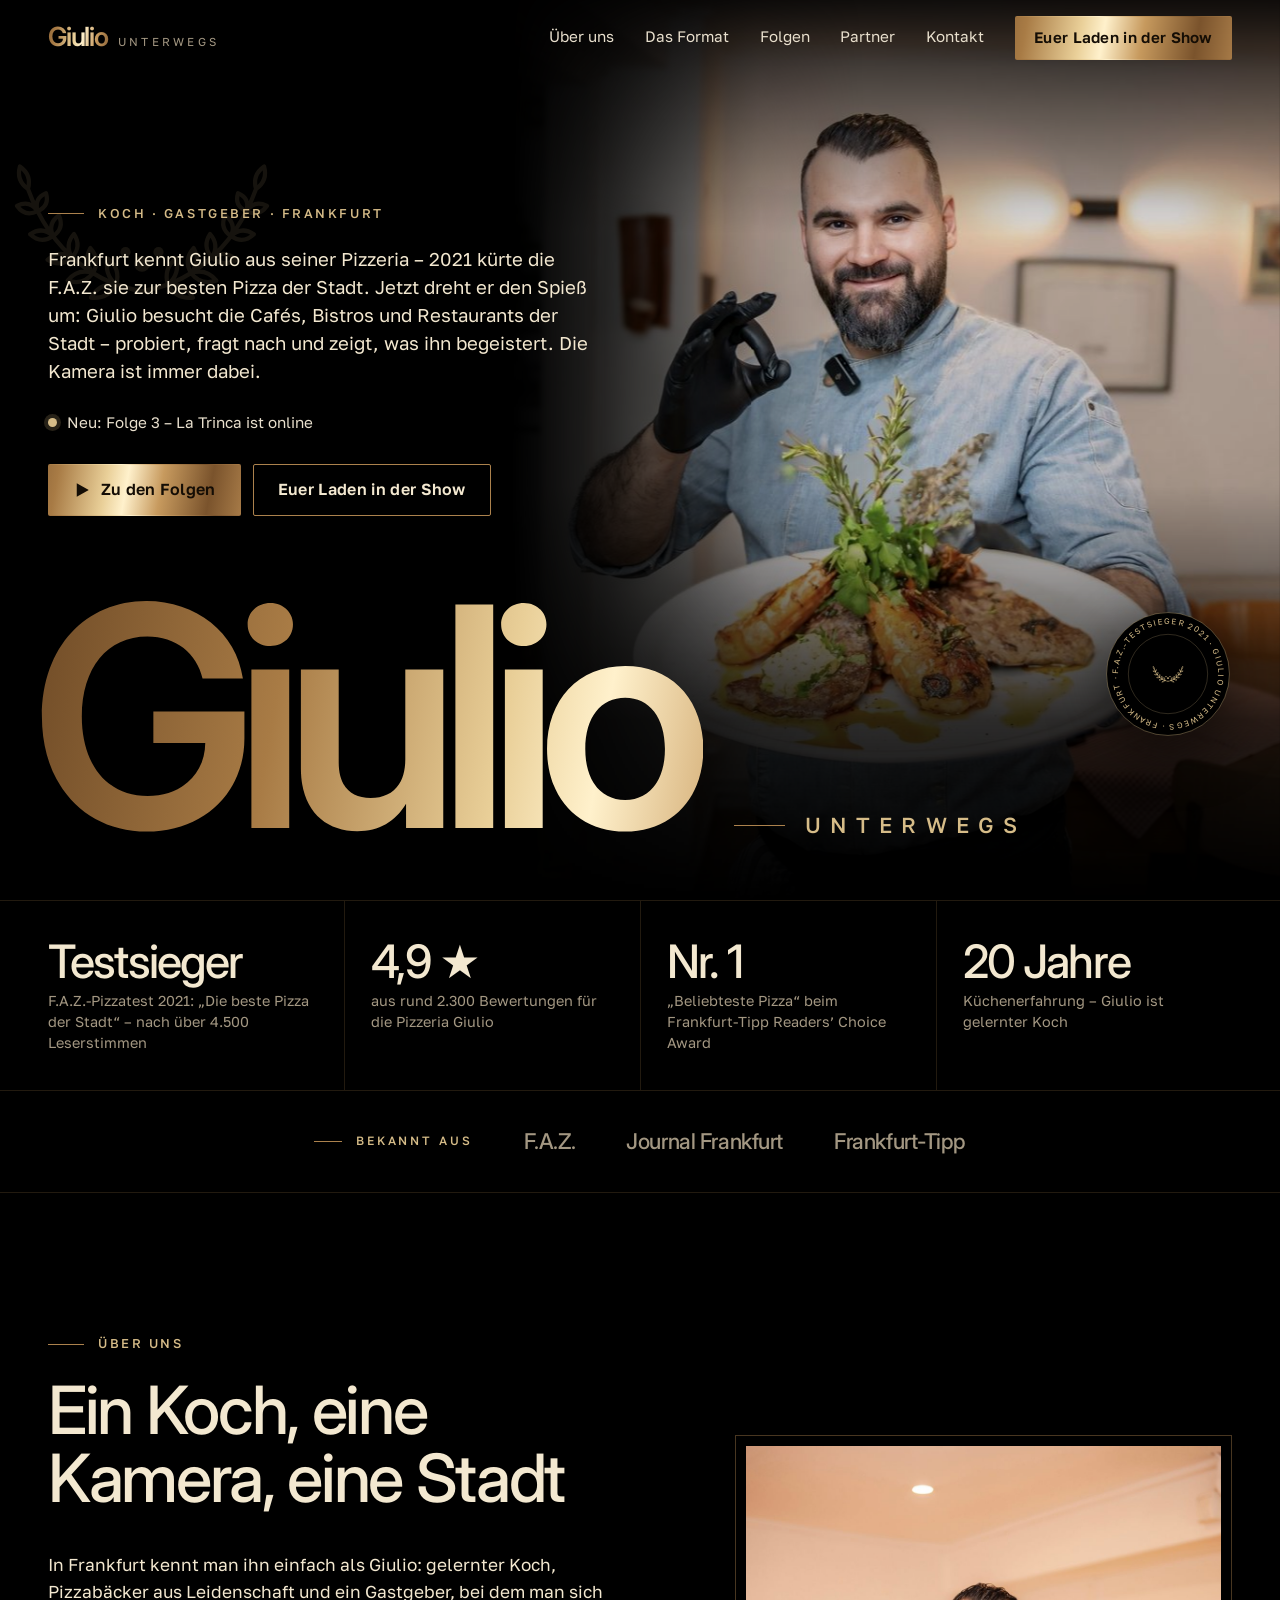
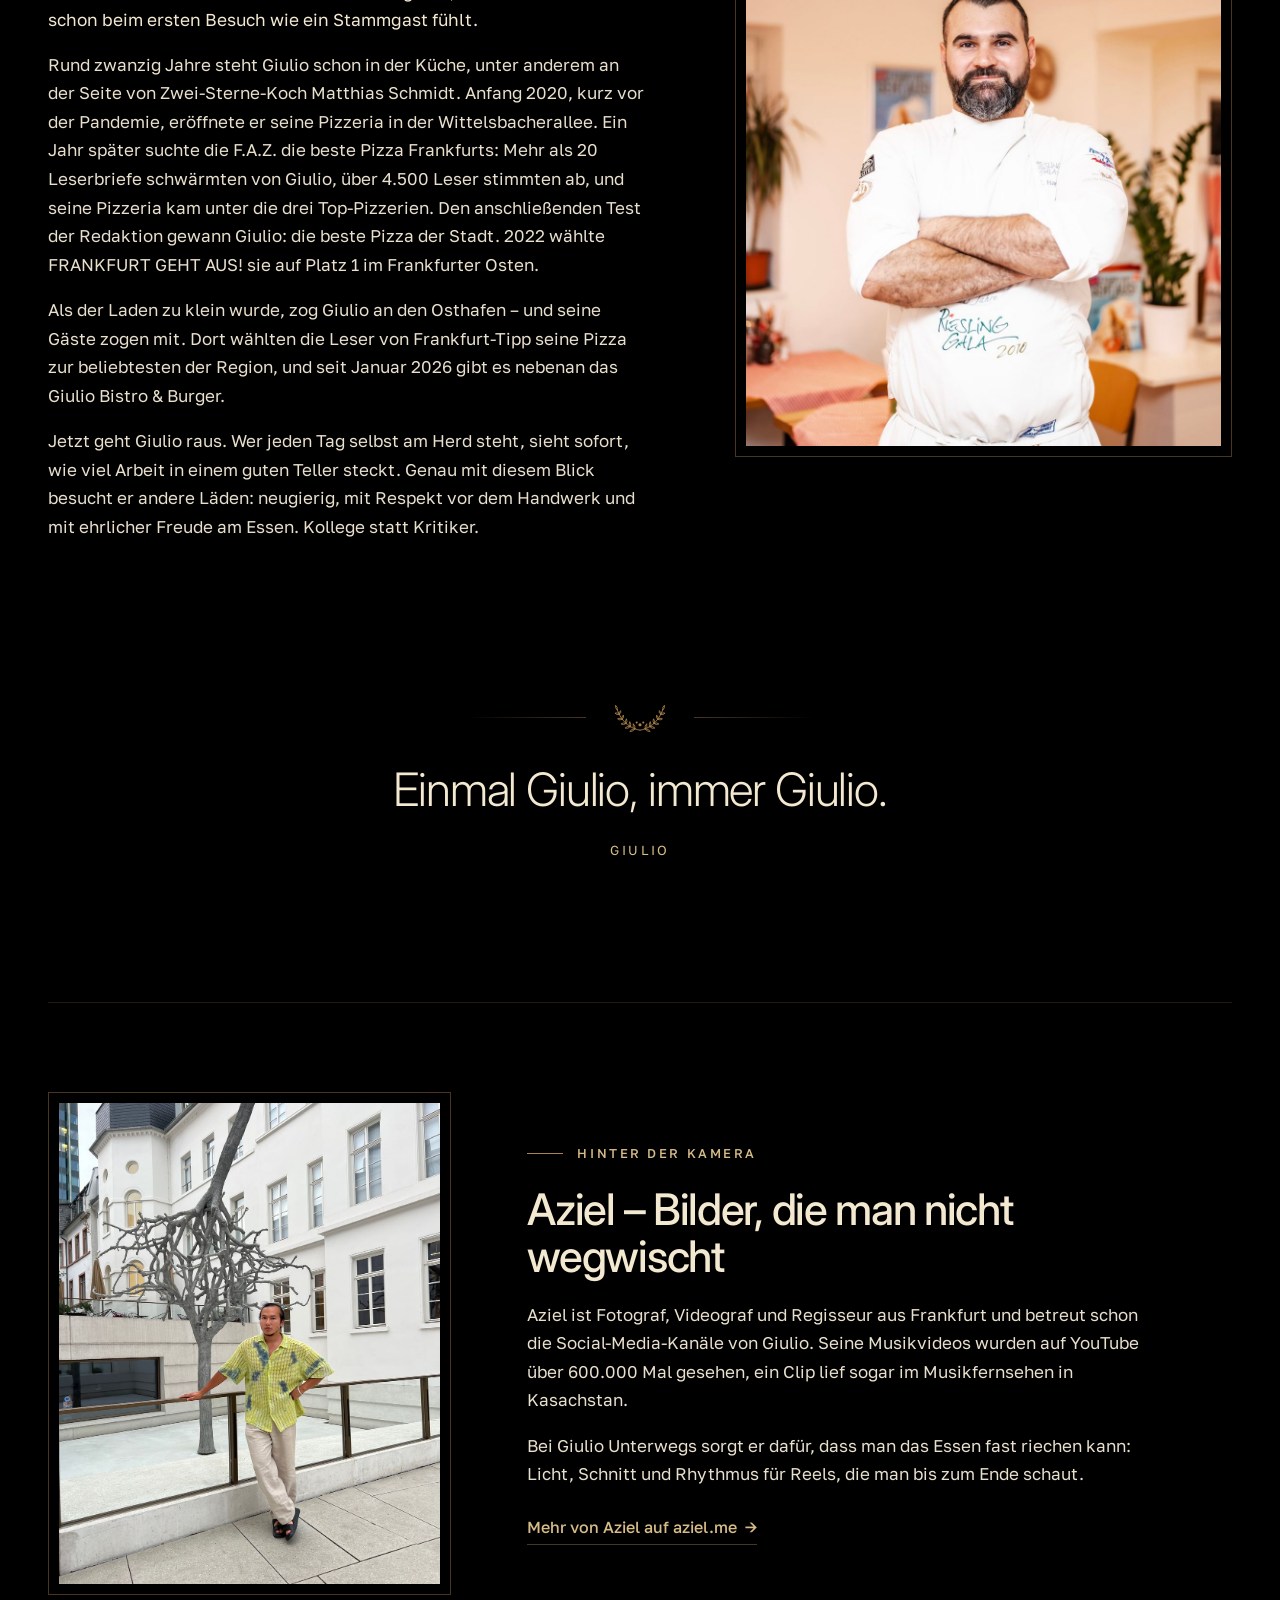
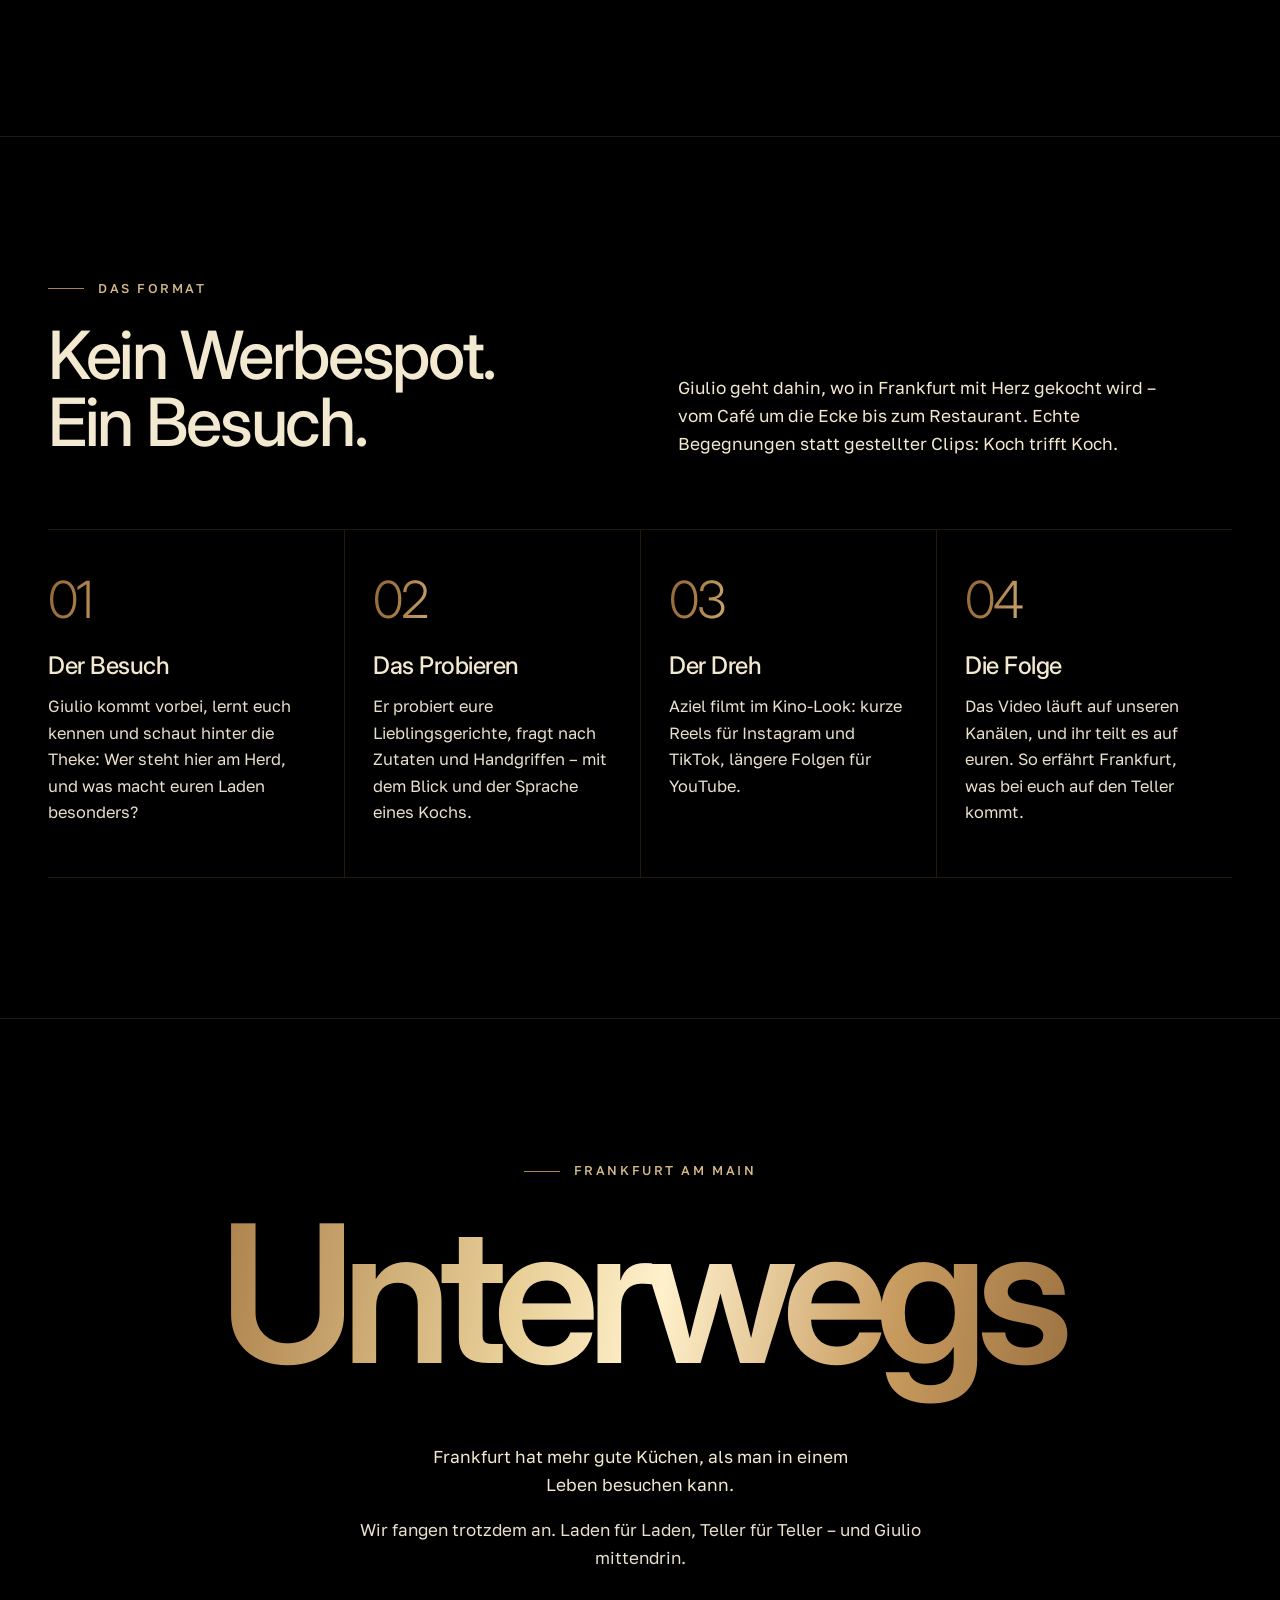
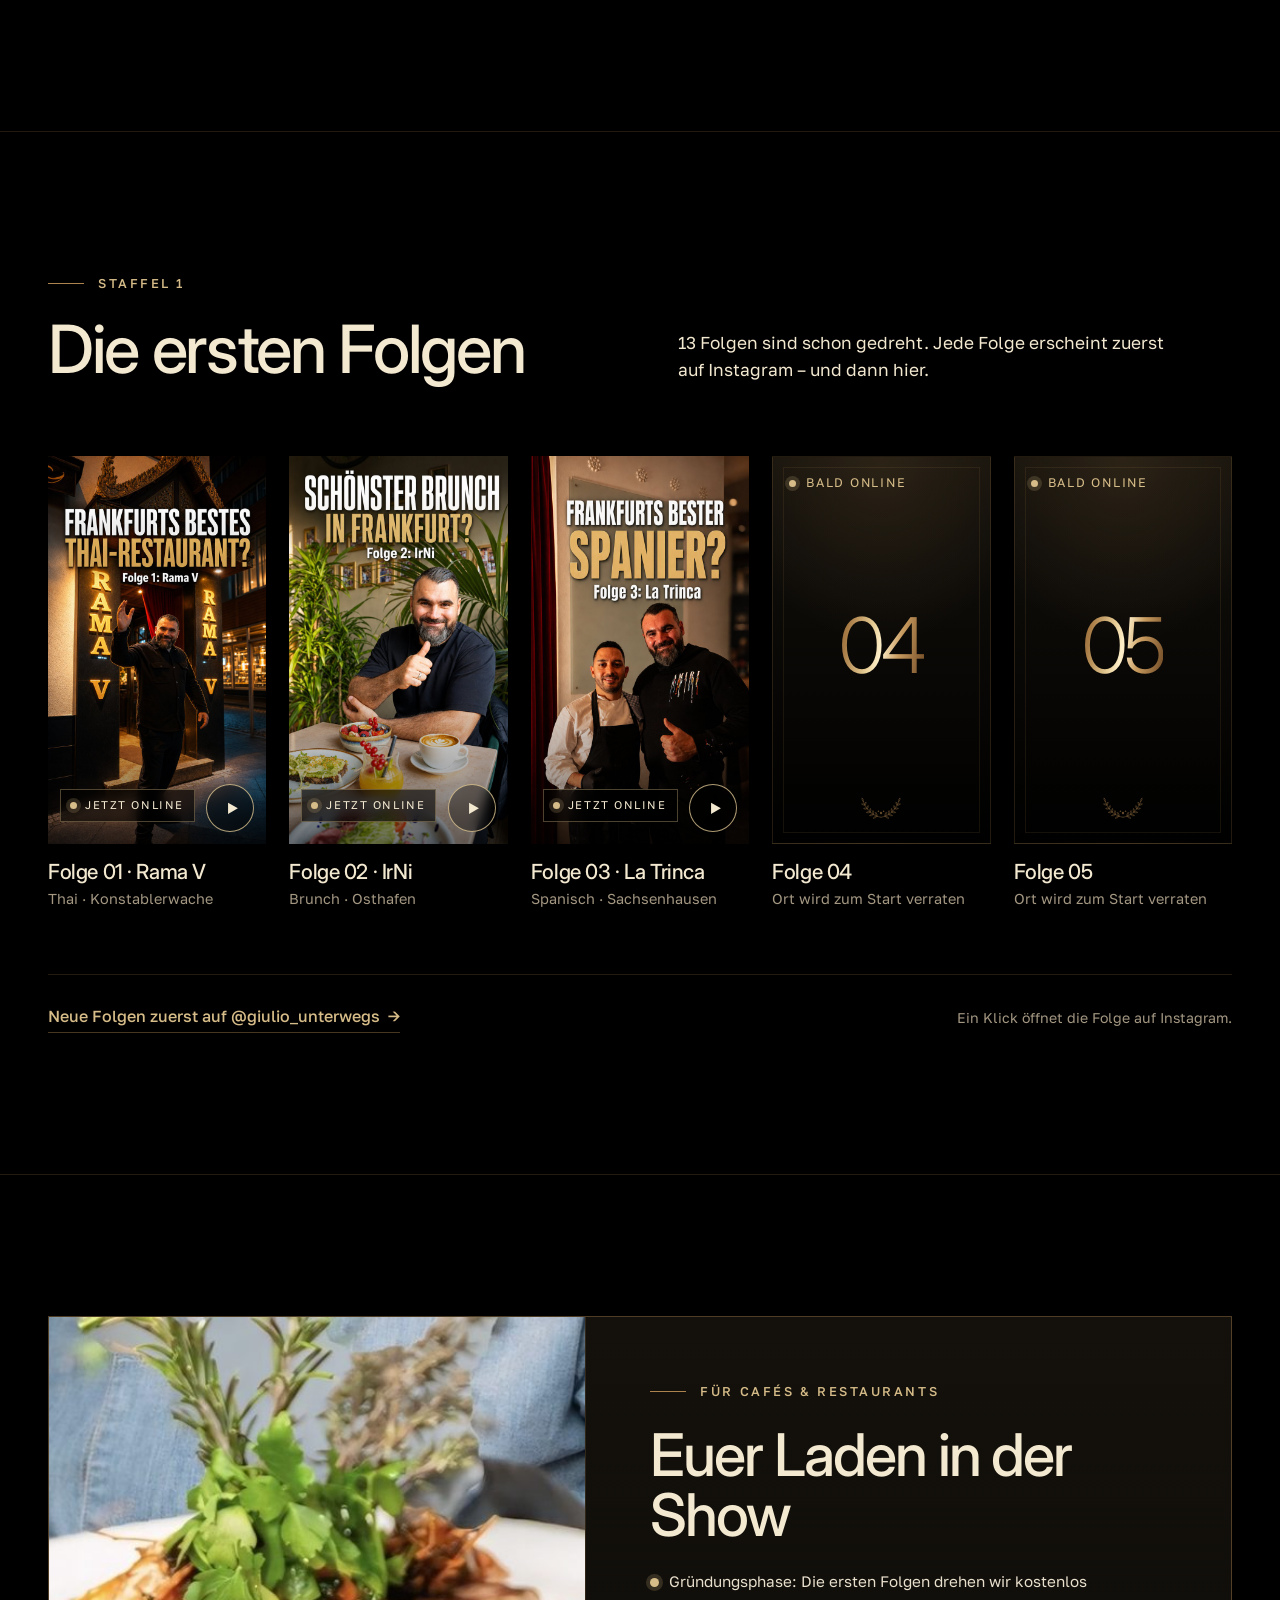
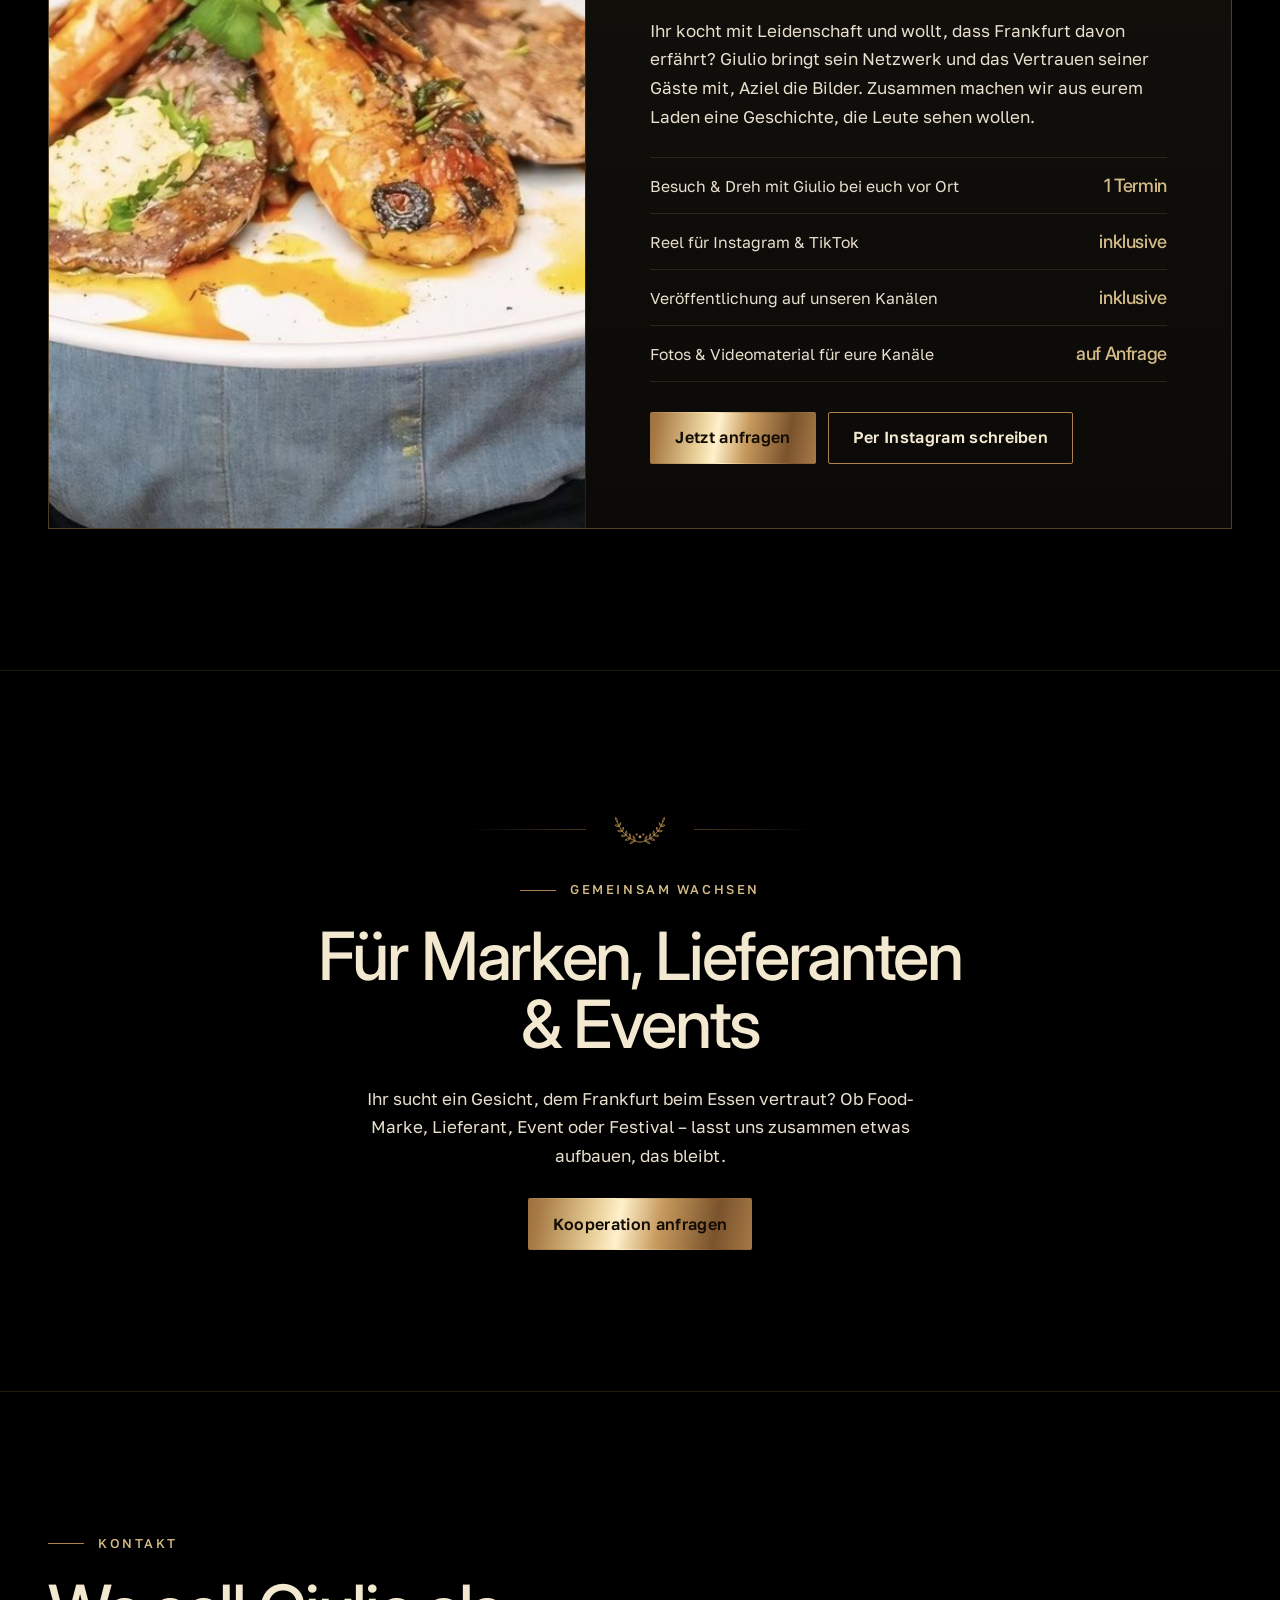
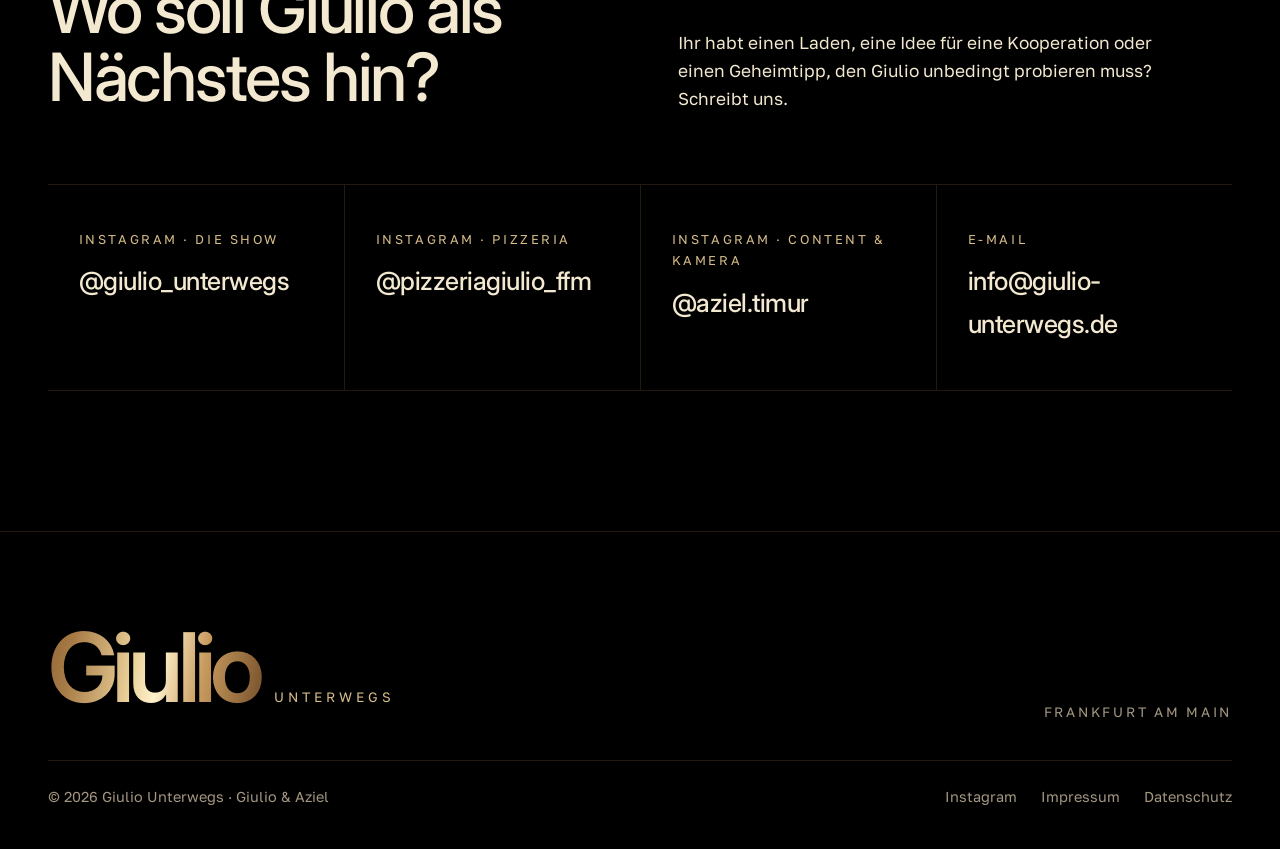
==== commit 8f2839ad: "Folge 3 online: La Trinca mit Titelbild und Link zum Reel Co-Authored-By: Claude Opus 5.5 <noreply@a" ====
--- a/index.html
+++ b/index.html
@@ -68,7 +68,7 @@
     <div class="hero-text">
       <p class="eyebrow">Koch · Gastgeber · Frankfurt</p>
       <p class="hero-lead">Frankfurt kennt Giulio aus seiner Pizzeria – 2021 kürte die F.A.Z. sie zur besten Pizza der Stadt. Jetzt dreht er den Spieß um: Giulio besucht die Cafés, Bistros und Restaurants der Stadt – probiert, fragt nach und zeigt, was ihn begeistert. Die Kamera ist immer dabei.</p>
-      <a class="status" href="#folgen">Neu: Folge&nbsp;2 – IrNi ist online</a>
+      <a class="status" href="#folgen">Neu: Folge&nbsp;3 – La Trinca ist online</a>
       <div class="hero-cta">
         <a class="btn btn--gold" href="#folgen"><svg viewBox="0 0 24 24" fill="currentColor" aria-hidden="true"><use href="#play"/></svg>Zu den Folgen</a>
         <a class="btn" href="#fuer-laeden">Euer Laden in der Show</a>
@@ -233,9 +233,14 @@
         <p>Brunch · Osthafen</p>
       </li>
       <li class="folge-karte auftauchen" data-verzoegerung="2">
-        <div class="folge-platz"><span class="status bald">Bald online</span><span class="folge-nr metall-text">03</span><svg viewBox="0 0 120 60" aria-hidden="true"><use href="#orn"/></svg></div>
-        <h3>Folge 03</h3>
-        <p>Ort wird zum Start verraten</p>
+        <a class="video-knopf" href="https://www.instagram.com/reel/DgITncLx686/" target="_blank" rel="noopener">
+          <img src="assets/img/folge-03.jpg" alt="Titelbild Folge 3: Frankfurts bester Spanier? Giulio mit dem Koch im Restaurant La Trinca" width="720" height="1280" loading="lazy">
+          <span class="status neu">Jetzt online</span>
+          <span class="play"><svg viewBox="0 0 24 24" aria-hidden="true"><use href="#play"/></svg></span>
+          <span class="sr-only">Folge 03 auf Instagram ansehen</span>
+        </a>
+        <h3>Folge 03 · La Trinca</h3>
+        <p>Spanisch · Sachsenhausen</p>
       </li>
       <li class="folge-karte auftauchen" data-verzoegerung="3">
         <div class="folge-platz"><span class="status bald">Bald online</span><span class="folge-nr metall-text">04</span><svg viewBox="0 0 120 60" aria-hidden="true"><use href="#orn"/></svg></div>
